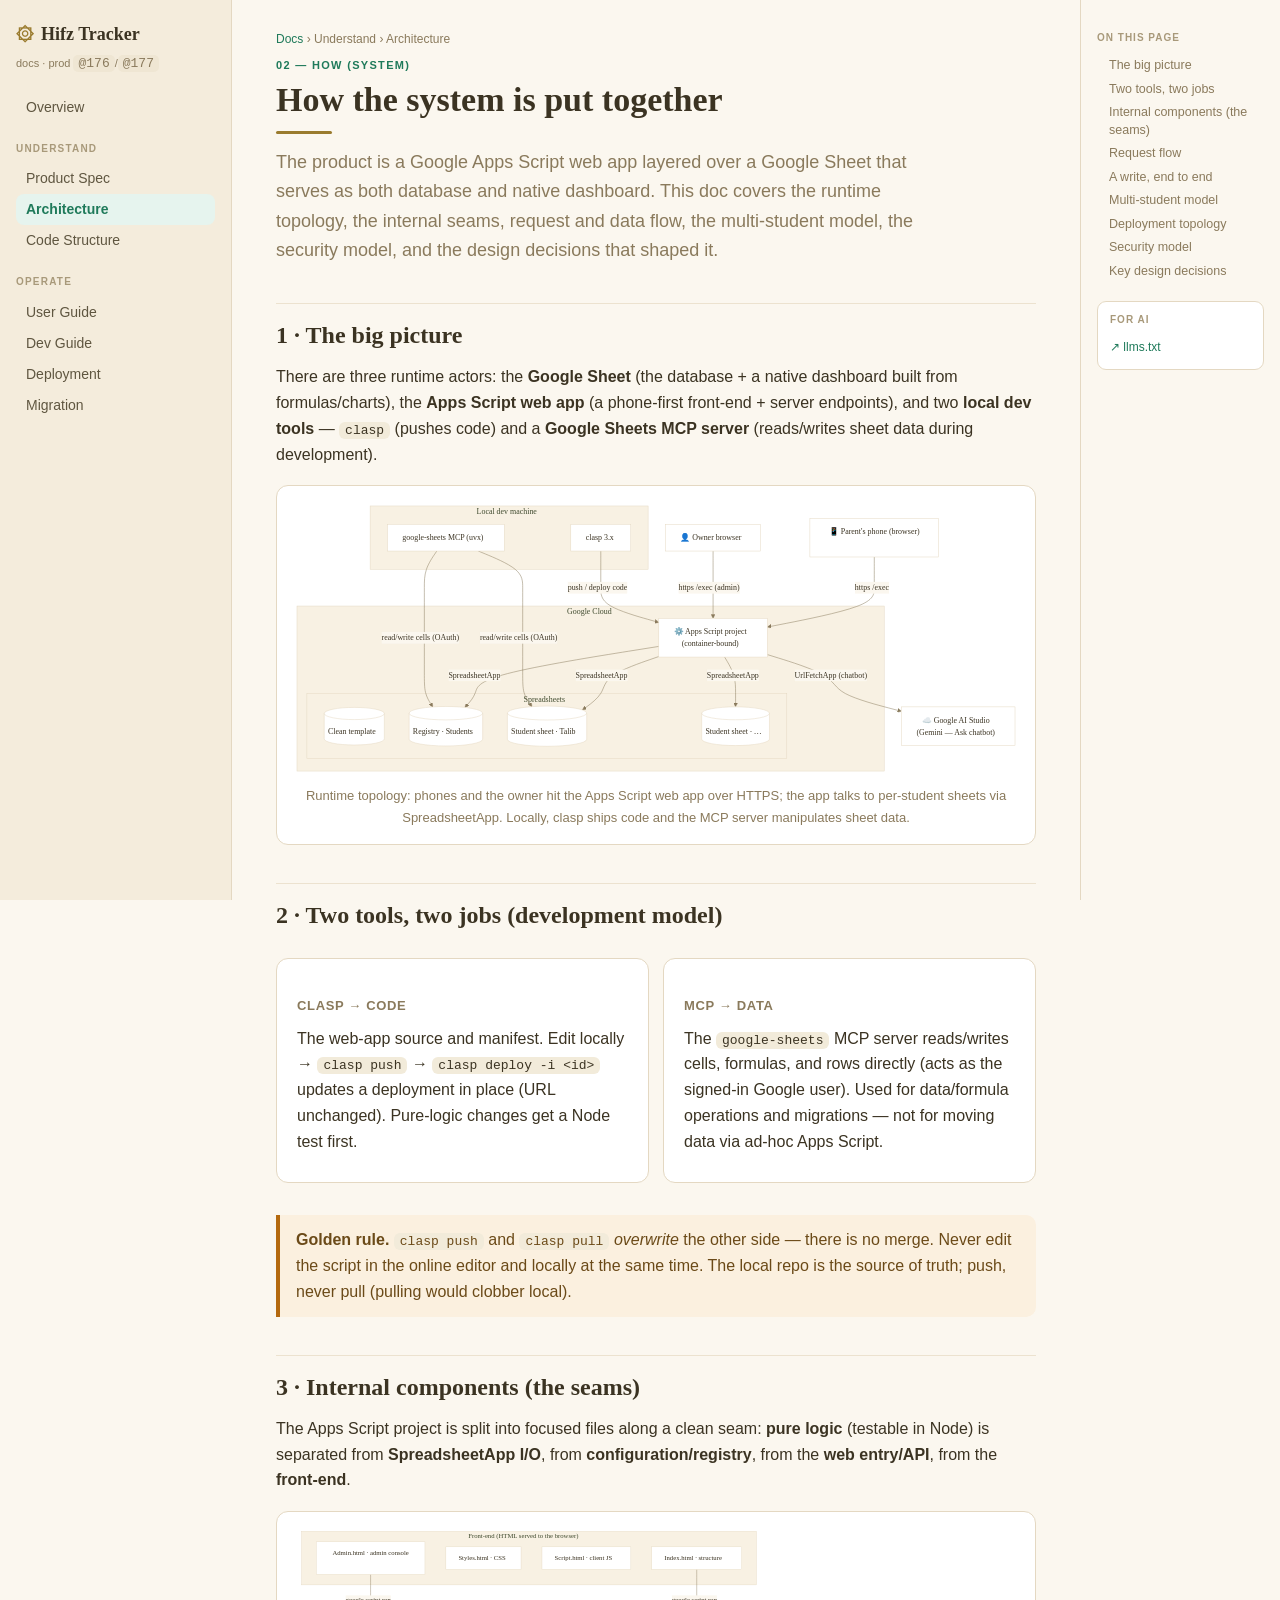
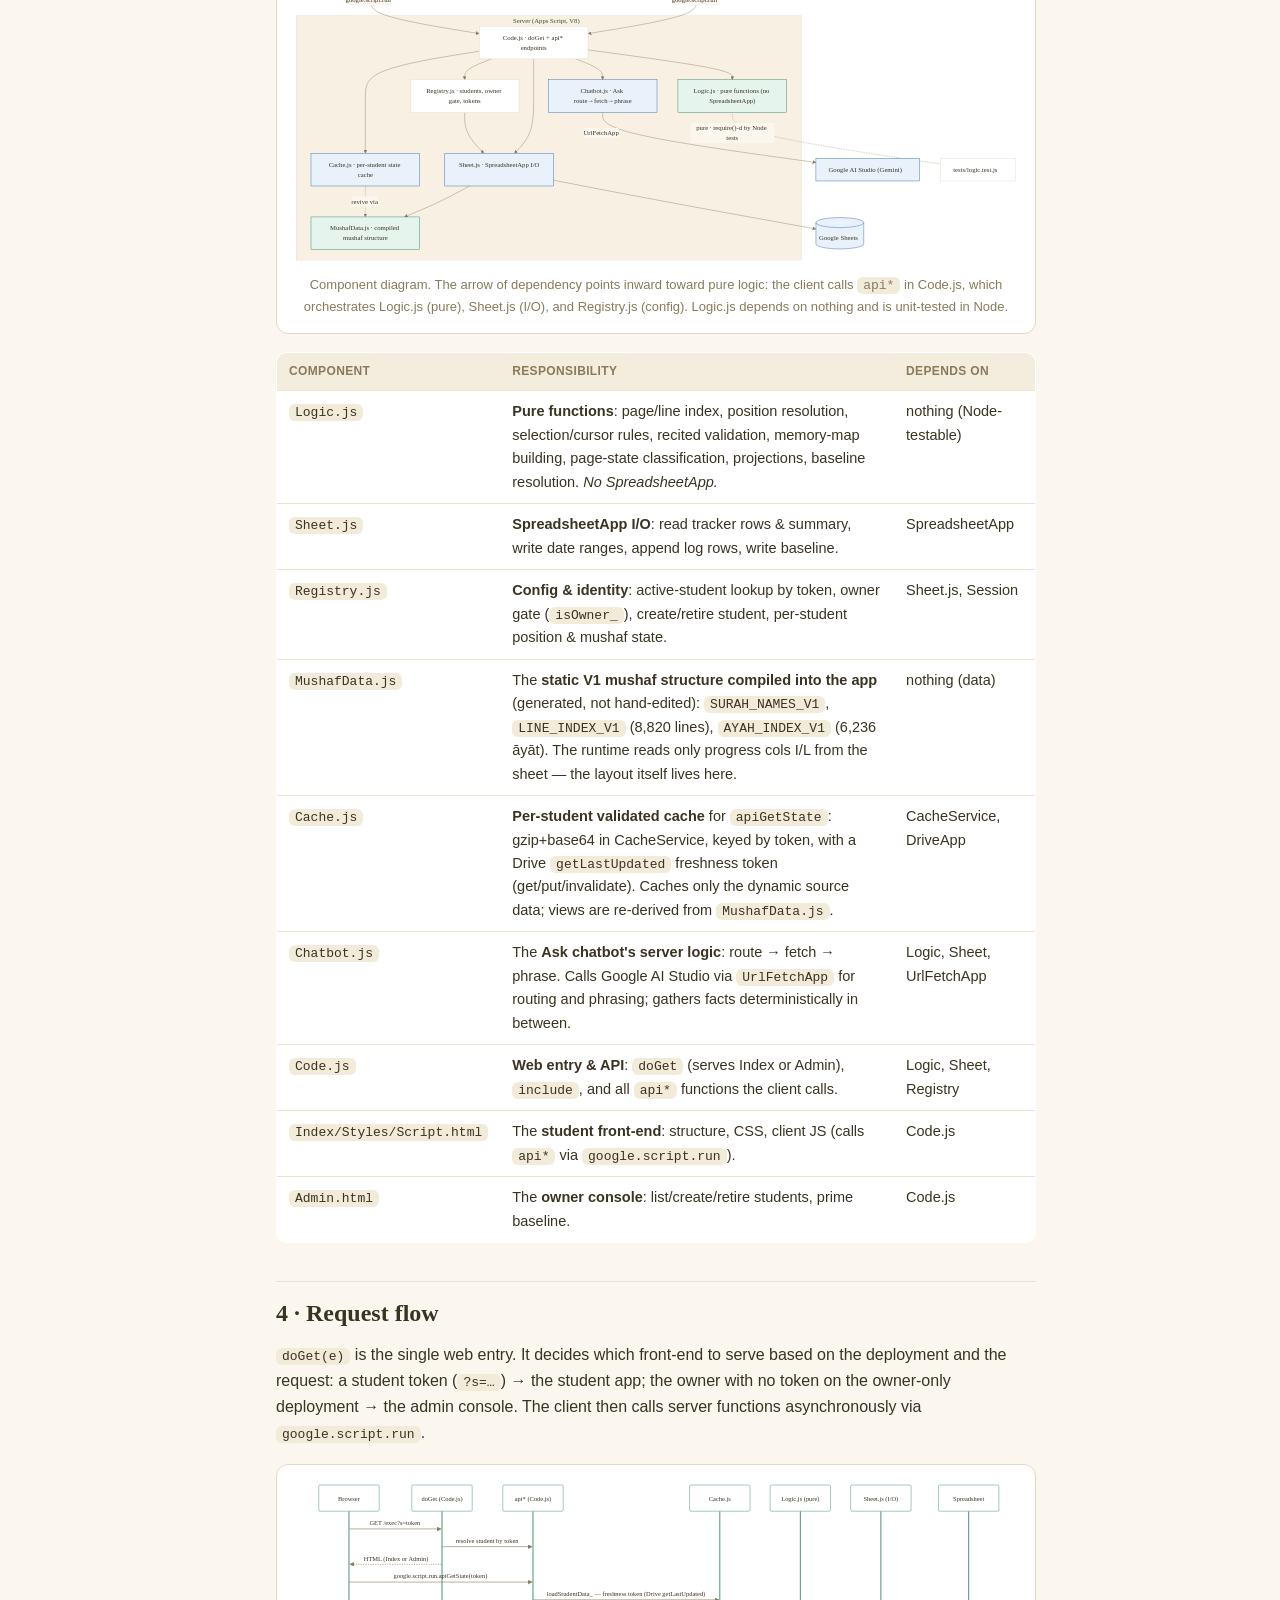
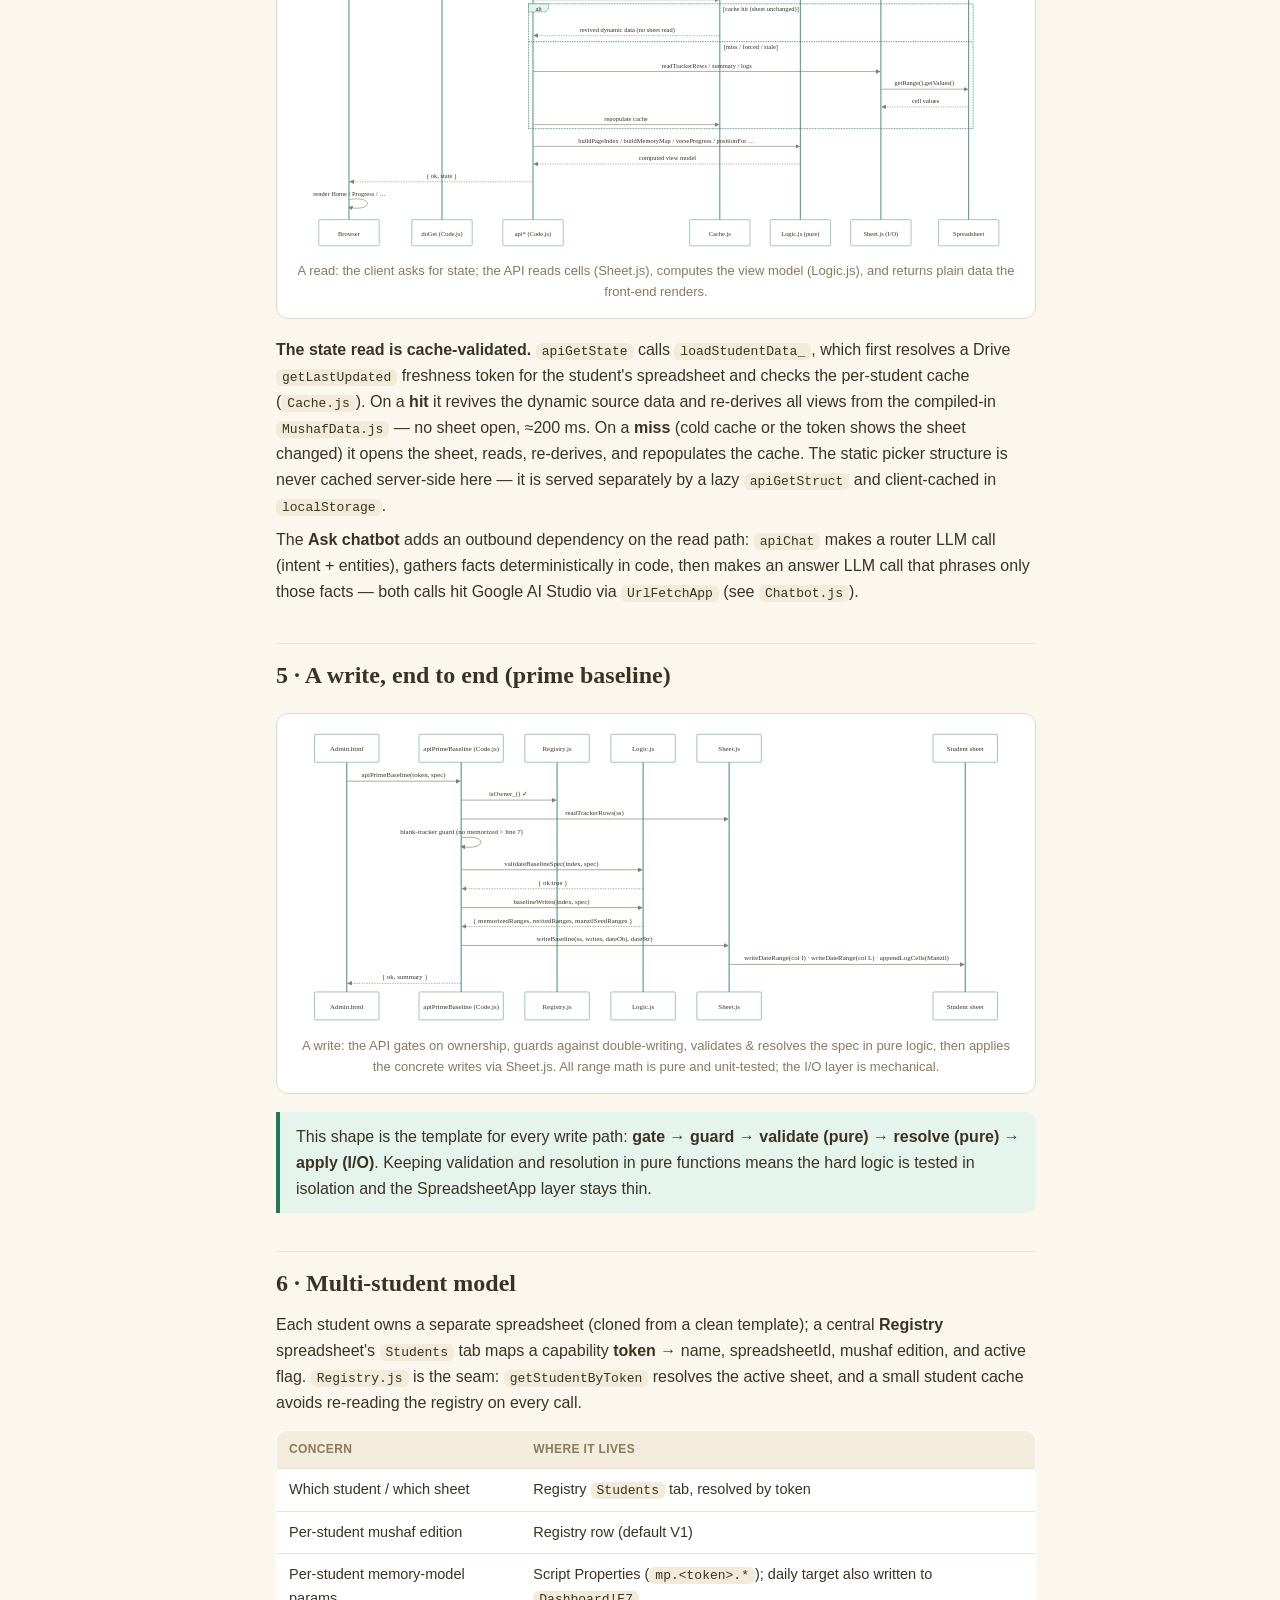
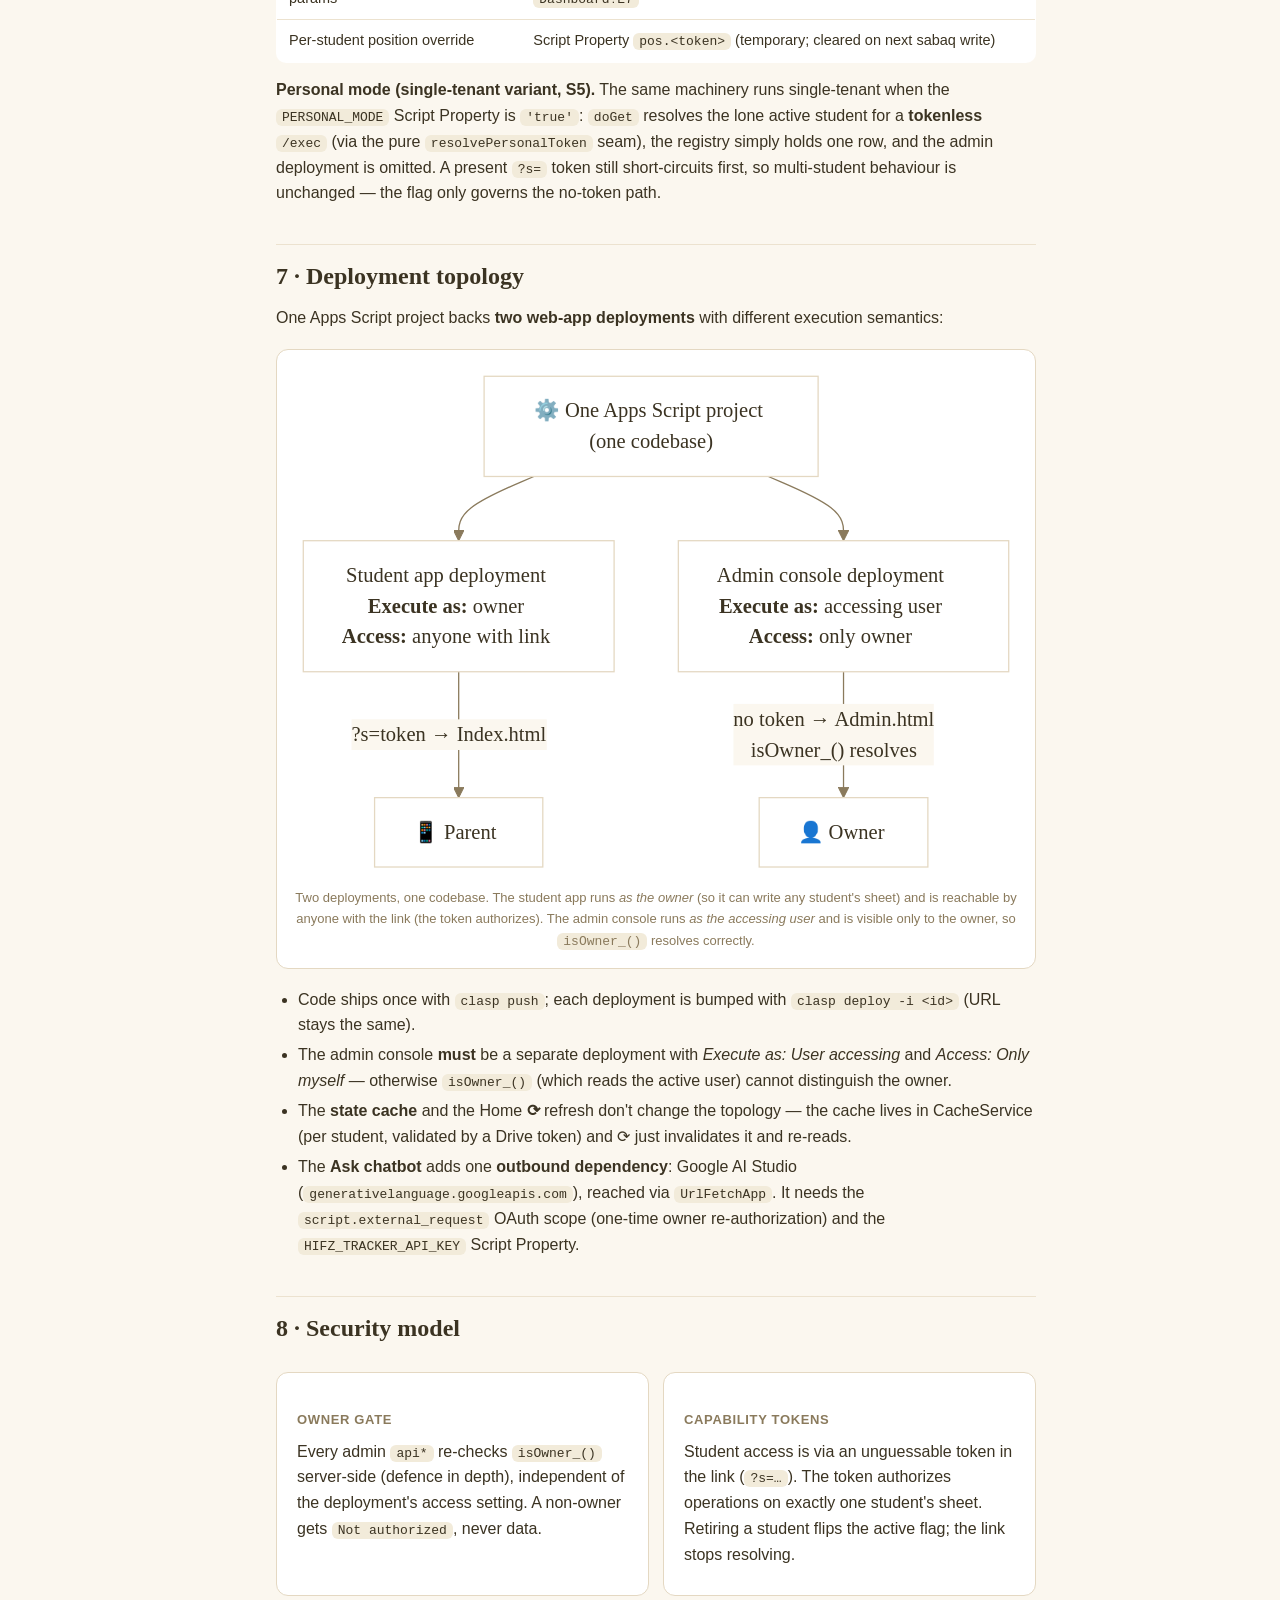
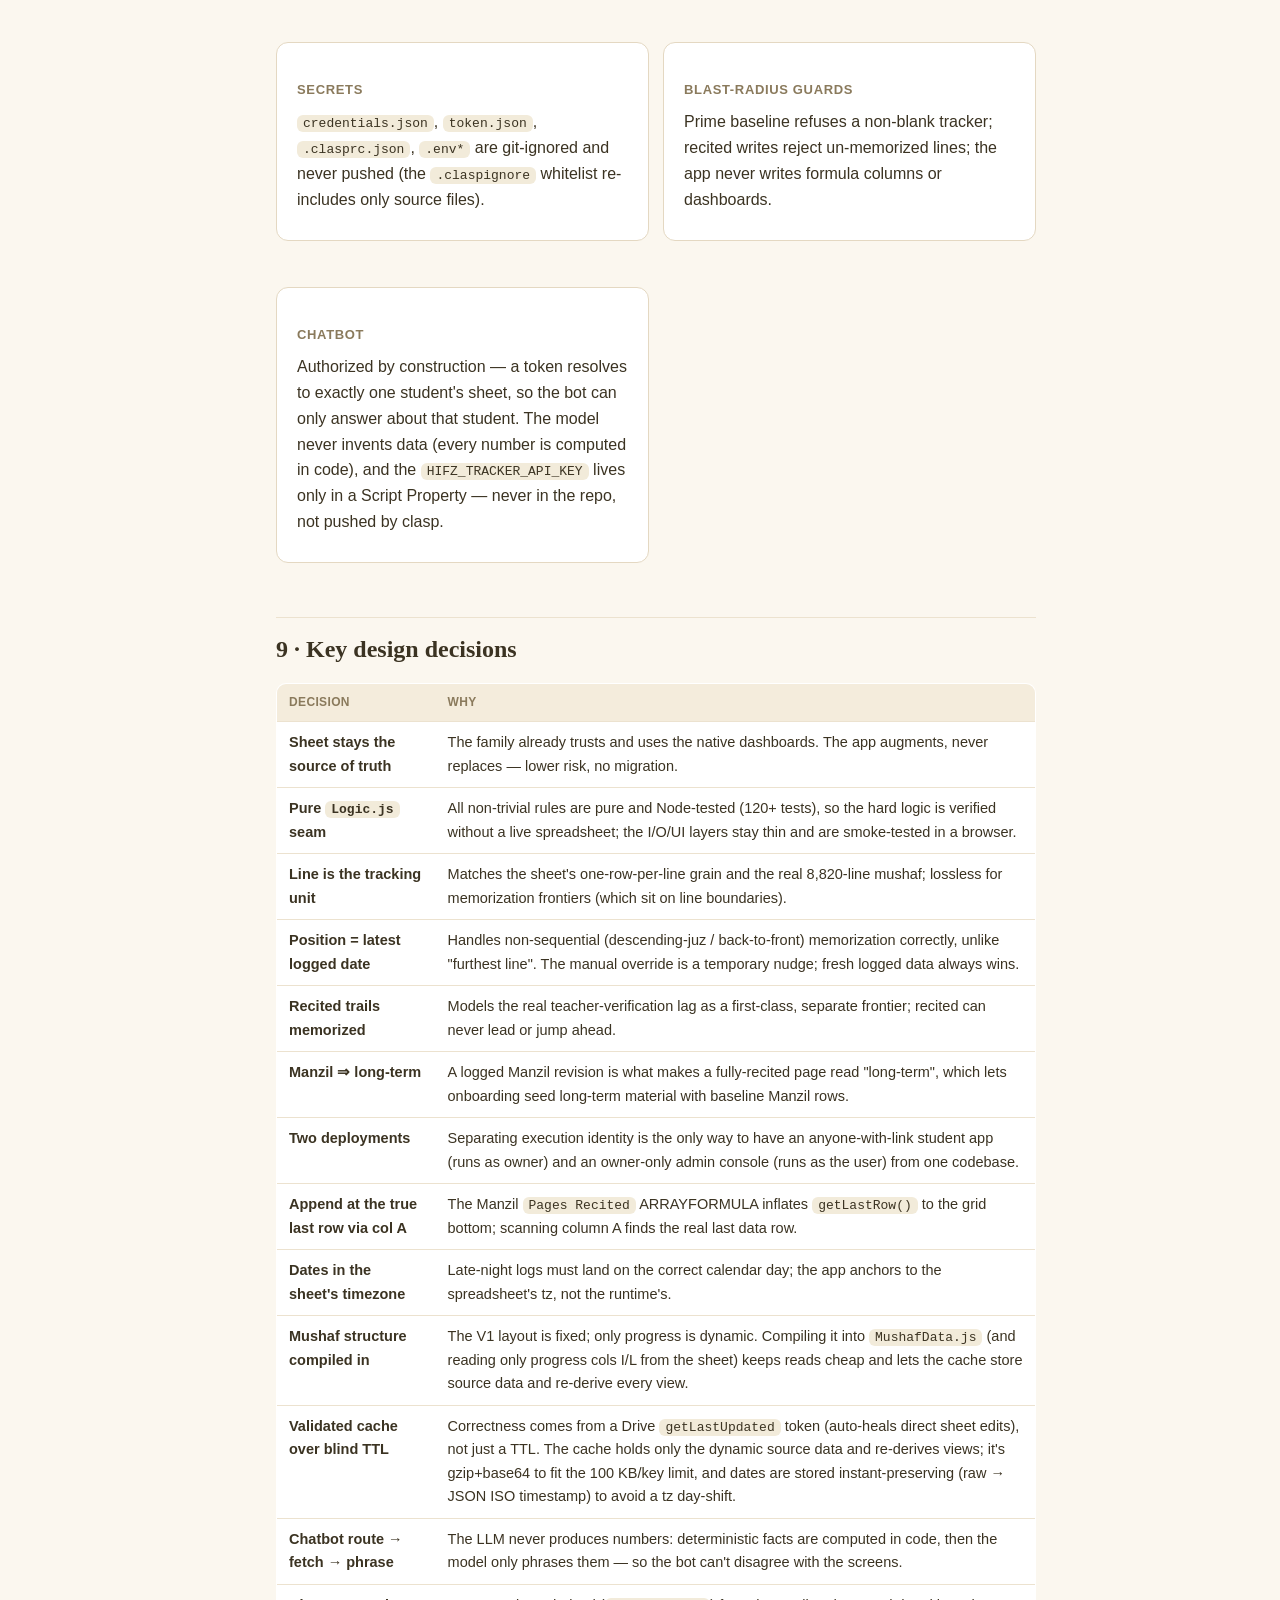
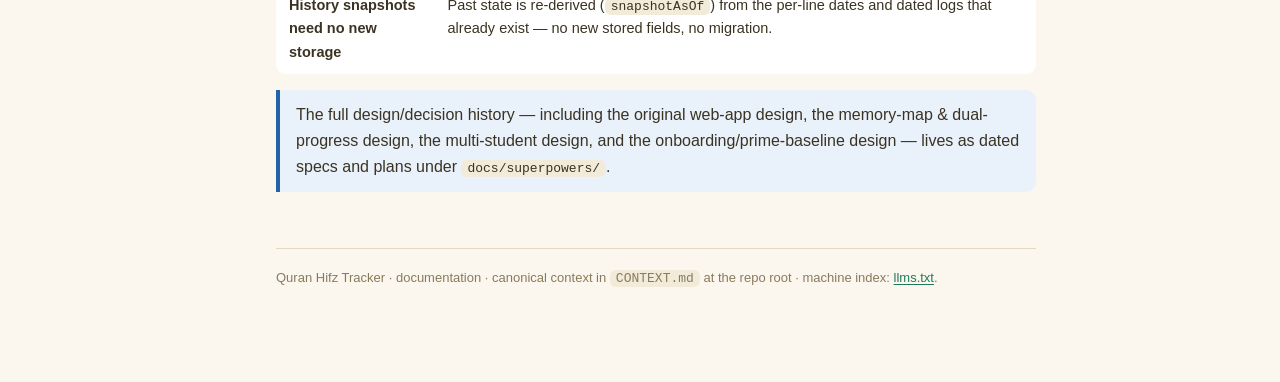
==== docs/architecture.html @ d0f48870 "docs: publish 571362e" ====
<!DOCTYPE html>
<html lang="en">
<head>
<meta charset="utf-8">
<meta name="viewport" content="width=device-width, initial-scale=1">
<title>Architecture &amp; Design — Quran Hifz Tracker</title>
<meta name="description" content="How the Hifz Tracker is built: sheet-as-database + Apps Script web app, the logic/IO/registry seams, request & data flow, the two-deployment topology, the Ask chatbot, security.">
<link rel="stylesheet" href="styles.css">
</head>
<body>
<a class="skip" href="#main">Skip to content</a>
<input type="checkbox" id="navtoggle" class="navtoggle">
<label class="hamburger" for="navtoggle">☰ &nbsp;Hifz Tracker docs</label>
<div class="shell">

  <nav class="sidenav" aria-label="Documentation sections">
    <a class="brand" href="index.html"><span class="mark">۞</span> Hifz Tracker</a>
    <div class="ver">docs · prod <code>@176</code>/<code>@177</code></div>
    <a class="nav" href="index.html">Overview</a>
    <div class="band">Understand</div>
    <a class="nav" href="product-spec.html">Product Spec</a>
    <a class="nav active" href="architecture.html">Architecture</a>
    <a class="nav" href="code-structure.html">Code Structure</a>
    <div class="band">Operate</div>
    <a class="nav" href="user-guide.html">User Guide</a>
    <a class="nav" href="dev-guide.html">Dev Guide</a>
    <a class="nav" href="deployment.html">Deployment</a>
    <a class="nav" href="migration.html">Migration</a>
  </nav>

  <main class="content" id="main"><div class="inner">
    <div class="crumb"><a href="index.html">Docs</a> › Understand › Architecture</div>
    <header class="pagehead">
      <div class="kick">02 — How (system)</div>
      <h1>How the system is put together</h1>
      <div class="flourish"></div>
      <p class="lead">The product is a Google Apps Script web app layered over a Google Sheet that serves as both
      database and native dashboard. This doc covers the runtime topology, the internal seams, request and data
      flow, the multi-student model, the security model, and the design decisions that shaped it.</p>
    </header>

  <h2 class="anchor" id="bigpicture">1 · The big picture</h2>
  <p>There are three runtime actors: the <b>Google Sheet</b> (the database + a native dashboard built from
  formulas/charts), the <b>Apps Script web app</b> (a phone-first front-end + server endpoints), and two
  <b>local dev tools</b> — <code>clasp</code> (pushes code) and a <b>Google Sheets MCP server</b> (reads/writes
  sheet data during development).</p>
  <div class="figure">
    <!--mmd:architecture-1--><div class="mmd"><svg id="mmd-architecture-1" width="100%" xmlns="http://www.w3.org/2000/svg" xmlns:xlink="http://www.w3.org/1999/xlink" class="flowchart" style="max-width: 1465.34px; background-color: transparent;;max-width:100%;height:auto" viewBox="0 0 1465.34375 551.1124267578125" role="graphics-document document" aria-roledescription="flowchart-v2"><style>#mmd-architecture-1{font-family:Georgia,"Times New Roman",serif;font-size:16px;fill:#3b3322;}@keyframes edge-animation-frame{from{stroke-dashoffset:0;}}@keyframes dash{to{stroke-dashoffset:0;}}#mmd-architecture-1 .edge-animation-slow{stroke-dasharray:9,5!important;stroke-dashoffset:900;animation:dash 50s linear infinite;stroke-linecap:round;}#mmd-architecture-1 .edge-animation-fast{stroke-dasharray:9,5!important;stroke-dashoffset:900;animation:dash 20s linear infinite;stroke-linecap:round;}#mmd-architecture-1 .error-icon{fill:#f4ecdc;}#mmd-architecture-1 .error-text{fill:#0b1323;stroke:#0b1323;}#mmd-architecture-1 .edge-thickness-normal{stroke-width:1px;}#mmd-architecture-1 .edge-thickness-thick{stroke-width:3.5px;}#mmd-architecture-1 .edge-pattern-solid{stroke-dasharray:0;}#mmd-architecture-1 .edge-thickness-invisible{stroke-width:0;fill:none;}#mmd-architecture-1 .edge-pattern-dashed{stroke-dasharray:3;}#mmd-architecture-1 .edge-pattern-dotted{stroke-dasharray:2;}#mmd-architecture-1 .marker{fill:#8a7a5c;stroke:#8a7a5c;}#mmd-architecture-1 .marker.cross{stroke:#8a7a5c;}#mmd-architecture-1 svg{font-family:Georgia,"Times New Roman",serif;font-size:16px;}#mmd-architecture-1 p{margin:0;}#mmd-architecture-1 .label{font-family:Georgia,"Times New Roman",serif;color:#3b3322;}#mmd-architecture-1 .cluster-label text{fill:#3f4a2e;}#mmd-architecture-1 .cluster-label span{color:#3f4a2e;}#mmd-architecture-1 .cluster-label span p{background-color:transparent;}#mmd-architecture-1 .label text,#mmd-architecture-1 span{fill:#3b3322;color:#3b3322;}#mmd-architecture-1 .node rect,#mmd-architecture-1 .node circle,#mmd-architecture-1 .node ellipse,#mmd-architecture-1 .node polygon,#mmd-architecture-1 .node path{fill:#ffffff;stroke:#e4d8c2;stroke-width:1px;}#mmd-architecture-1 .rough-node .label text,#mmd-architecture-1 .node .label text,#mmd-architecture-1 .image-shape .label,#mmd-architecture-1 .icon-shape .label{text-anchor:middle;}#mmd-architecture-1 .node .katex path{fill:#000;stroke:#000;stroke-width:1px;}#mmd-architecture-1 .rough-node .label,#mmd-architecture-1 .node .label,#mmd-architecture-1 .image-shape .label,#mmd-architecture-1 .icon-shape .label{text-align:center;}#mmd-architecture-1 .node.clickable{cursor:pointer;}#mmd-architecture-1 .root .anchor path{fill:#8a7a5c!important;stroke-width:0;stroke:#8a7a5c;}#mmd-architecture-1 .arrowheadPath{fill:rgba(255, 255, 255, 0);}#mmd-architecture-1 .edgePath .path{stroke:#8a7a5c;stroke-width:1px;}#mmd-architecture-1 .flowchart-link{stroke:#8a7a5c;fill:none;}#mmd-architecture-1 .edgeLabel{background-color:#fbf7ef;text-align:center;}#mmd-architecture-1 .edgeLabel p{background-color:#fbf7ef;}#mmd-architecture-1 .edgeLabel rect{opacity:0.5;background-color:#fbf7ef;fill:#fbf7ef;}#mmd-architecture-1 .labelBkg{background-color:rgba(251, 247, 239, 0.5);}#mmd-architecture-1 .cluster rect{fill:#f8f1e3;stroke:#e4d8c2;stroke-width:1px;}#mmd-architecture-1 .cluster text{fill:#3f4a2e;}#mmd-architecture-1 .cluster span{color:#3f4a2e;}#mmd-architecture-1 div.mermaidTooltip{position:absolute;text-align:center;max-width:200px;padding:2px;font-family:Georgia,"Times New Roman",serif;font-size:12px;background:#f4ecdc;border:1px solid hsl(40, 12.1739130435%, 80.9803921569%);border-radius:2px;pointer-events:none;z-index:100;}#mmd-architecture-1 .flowchartTitleText{text-anchor:middle;font-size:18px;fill:#3b3322;}#mmd-architecture-1 rect.text{fill:none;stroke-width:0;}#mmd-architecture-1 .icon-shape,#mmd-architecture-1 .image-shape{background-color:#fbf7ef;text-align:center;}#mmd-architecture-1 .icon-shape p,#mmd-architecture-1 .image-shape p{background-color:#fbf7ef;padding:2px;}#mmd-architecture-1 .icon-shape .label rect,#mmd-architecture-1 .image-shape .label rect{opacity:0.5;background-color:#fbf7ef;fill:#fbf7ef;}#mmd-architecture-1 .label-icon{display:inline-block;height:1em;overflow:visible;vertical-align:-0.125em;}#mmd-architecture-1 .node .label-icon path{fill:currentColor;stroke:revert;stroke-width:revert;}#mmd-architecture-1 .node .neo-node{stroke:#e4d8c2;}#mmd-architecture-1 [data-look="neo"].node rect,#mmd-architecture-1 [data-look="neo"].cluster rect,#mmd-architecture-1 [data-look="neo"].node polygon{stroke:url(#mmd-architecture-1-gradient);filter:drop-shadow( 1px 2px 2px rgba(185,185,185,1));}#mmd-architecture-1 [data-look="neo"].node path{stroke:url(#mmd-architecture-1-gradient);stroke-width:1px;}#mmd-architecture-1 [data-look="neo"].node .outer-path{filter:drop-shadow( 1px 2px 2px rgba(185,185,185,1));}#mmd-architecture-1 [data-look="neo"].node .neo-line path{stroke:#e4d8c2;filter:none;}#mmd-architecture-1 [data-look="neo"].node circle{stroke:url(#mmd-architecture-1-gradient);filter:drop-shadow( 1px 2px 2px rgba(185,185,185,1));}#mmd-architecture-1 [data-look="neo"].node circle .state-start{fill:#000000;}#mmd-architecture-1 [data-look="neo"].icon-shape .icon{fill:url(#mmd-architecture-1-gradient);filter:drop-shadow( 1px 2px 2px rgba(185,185,185,1));}#mmd-architecture-1 [data-look="neo"].icon-shape .icon-neo path{stroke:url(#mmd-architecture-1-gradient);filter:drop-shadow( 1px 2px 2px rgba(185,185,185,1));}#mmd-architecture-1 :root{--mermaid-font-family:"trebuchet ms",verdana,arial,sans-serif;}</style><g><marker id="mmd-architecture-1_flowchart-v2-pointEnd" class="marker flowchart-v2" viewBox="0 0 10 10" refX="5" refY="5" markerUnits="userSpaceOnUse" markerWidth="8" markerHeight="8" orient="auto"><path d="M 0 0 L 10 5 L 0 10 z" class="arrowMarkerPath" style="stroke-width: 1; stroke-dasharray: 1, 0;"/></marker><marker id="mmd-architecture-1_flowchart-v2-pointStart" class="marker flowchart-v2" viewBox="0 0 10 10" refX="4.5" refY="5" markerUnits="userSpaceOnUse" markerWidth="8" markerHeight="8" orient="auto"><path d="M 0 5 L 10 10 L 10 0 z" class="arrowMarkerPath" style="stroke-width: 1; stroke-dasharray: 1, 0;"/></marker><marker id="mmd-architecture-1_flowchart-v2-pointEnd-margin" class="marker flowchart-v2" viewBox="0 0 11.5 14" refX="11.5" refY="7" markerUnits="userSpaceOnUse" markerWidth="10.5" markerHeight="14" orient="auto"><path d="M 0 0 L 11.5 7 L 0 14 z" class="arrowMarkerPath" style="stroke-width: 0; stroke-dasharray: 1, 0;"/></marker><marker id="mmd-architecture-1_flowchart-v2-pointStart-margin" class="marker flowchart-v2" viewBox="0 0 11.5 14" refX="1" refY="7" markerUnits="userSpaceOnUse" markerWidth="11.5" markerHeight="14" orient="auto"><polygon points="0,7 11.5,14 11.5,0" class="arrowMarkerPath" style="stroke-width: 0; stroke-dasharray: 1, 0;"/></marker><marker id="mmd-architecture-1_flowchart-v2-circleEnd" class="marker flowchart-v2" viewBox="0 0 10 10" refX="11" refY="5" markerUnits="userSpaceOnUse" markerWidth="11" markerHeight="11" orient="auto"><circle cx="5" cy="5" r="5" class="arrowMarkerPath" style="stroke-width: 1; stroke-dasharray: 1, 0;"/></marker><marker id="mmd-architecture-1_flowchart-v2-circleStart" class="marker flowchart-v2" viewBox="0 0 10 10" refX="-1" refY="5" markerUnits="userSpaceOnUse" markerWidth="11" markerHeight="11" orient="auto"><circle cx="5" cy="5" r="5" class="arrowMarkerPath" style="stroke-width: 1; stroke-dasharray: 1, 0;"/></marker><marker id="mmd-architecture-1_flowchart-v2-circleEnd-margin" class="marker flowchart-v2" viewBox="0 0 10 10" refY="5" refX="12.25" markerUnits="userSpaceOnUse" markerWidth="14" markerHeight="14" orient="auto"><circle cx="5" cy="5" r="5" class="arrowMarkerPath" style="stroke-width: 0; stroke-dasharray: 1, 0;"/></marker><marker id="mmd-architecture-1_flowchart-v2-circleStart-margin" class="marker flowchart-v2" viewBox="0 0 10 10" refX="-2" refY="5" markerUnits="userSpaceOnUse" markerWidth="14" markerHeight="14" orient="auto"><circle cx="5" cy="5" r="5" class="arrowMarkerPath" style="stroke-width: 0; stroke-dasharray: 1, 0;"/></marker><marker id="mmd-architecture-1_flowchart-v2-crossEnd" class="marker cross flowchart-v2" viewBox="0 0 11 11" refX="12" refY="5.2" markerUnits="userSpaceOnUse" markerWidth="11" markerHeight="11" orient="auto"><path d="M 1,1 l 9,9 M 10,1 l -9,9" class="arrowMarkerPath" style="stroke-width: 2; stroke-dasharray: 1, 0;"/></marker><marker id="mmd-architecture-1_flowchart-v2-crossStart" class="marker cross flowchart-v2" viewBox="0 0 11 11" refX="-1" refY="5.2" markerUnits="userSpaceOnUse" markerWidth="11" markerHeight="11" orient="auto"><path d="M 1,1 l 9,9 M 10,1 l -9,9" class="arrowMarkerPath" style="stroke-width: 2; stroke-dasharray: 1, 0;"/></marker><marker id="mmd-architecture-1_flowchart-v2-crossEnd-margin" class="marker cross flowchart-v2" viewBox="0 0 15 15" refX="17.7" refY="7.5" markerUnits="userSpaceOnUse" markerWidth="12" markerHeight="12" orient="auto"><path d="M 1,1 L 14,14 M 1,14 L 14,1" class="arrowMarkerPath" style="stroke-width: 2.5;"/></marker><marker id="mmd-architecture-1_flowchart-v2-crossStart-margin" class="marker cross flowchart-v2" viewBox="0 0 15 15" refX="-3.5" refY="7.5" markerUnits="userSpaceOnUse" markerWidth="12" markerHeight="12" orient="auto"><path d="M 1,1 L 14,14 M 1,14 L 14,1" class="arrowMarkerPath" style="stroke-width: 2.5; stroke-dasharray: 1, 0;"/></marker><g class="root"><g class="clusters"><g class="cluster" id="mmd-architecture-1-Dev" data-look="classic"><rect style="" x="155.6484375" y="8" width="561.08984375" height="128"/><g class="cluster-label" transform="translate(370.498046875, 8)"><foreignObject width="131.390625" height="24"><div xmlns="http://www.w3.org/1999/xhtml" style="display: table-cell; white-space: nowrap; line-height: 1.5;"><span class="nodeLabel"><p>Local dev machine</p></span></div></foreignObject></g></g><g class="cluster" id="mmd-architecture-1-Cloud" data-look="classic"><rect style="" x="8" y="210" width="1185.296875" height="333.11246490478516"/><g class="cluster-label" transform="translate(553.125, 210)"><foreignObject width="95.046875" height="24"><div xmlns="http://www.w3.org/1999/xhtml" style="display: table-cell; white-space: nowrap; line-height: 1.5;"><span class="nodeLabel"><p>Google Cloud</p></span></div></foreignObject></g></g><g class="cluster" id="mmd-architecture-1-Sheets" data-look="classic"><rect style="" x="28" y="387" width="968.68359375" height="131.11246490478516"/><g class="cluster-label" transform="translate(465.443359375, 387)"><foreignObject width="93.796875" height="24"><div xmlns="http://www.w3.org/1999/xhtml" style="display: table-cell; white-space: nowrap; line-height: 1.5;"><span class="nodeLabel"><p>Spreadsheets</p></span></div></foreignObject></g></g></g><g class="edgePaths"><path d="M738.309,311.92L719.967,318.267C701.626,324.614,664.944,337.307,646.603,349.82C628.262,362.333,628.262,374.667,621.456,385.888C614.651,397.11,601.039,407.219,594.234,412.274L587.428,417.329" id="mmd-architecture-1-L_GAS_S1_0" class="edge-thickness-normal edge-pattern-solid edge-thickness-normal edge-pattern-solid flowchart-link" style=";" data-edge="true" data-et="edge" data-id="L_GAS_S1_0" data-points="W3sieCI6NzM4LjMwODU5Mzc1LCJ5IjozMTEuOTIwMjUwNDE3OTU2MX0seyJ4Ijo2MjguMjYxNzE4NzUsInkiOjM1MH0seyJ4Ijo2MjguMjYxNzE4NzUsInkiOjM4N30seyJ4Ijo1ODQuMjE3MDUzMDM3Mjk1MywieSI6NDE5LjcxNDA5MzQ1MTk3NjU3fV0=" data-look="classic" marker-end="url(#mmd-architecture-1_flowchart-v2-pointEnd)"/><path d="M871.191,313L874.875,319.167C878.558,325.333,885.926,337.667,889.609,350C893.293,362.333,893.293,374.667,893.293,384.577C893.293,394.487,893.293,401.975,893.293,405.719L893.293,409.462" id="mmd-architecture-1-L_GAS_S2_0" class="edge-thickness-normal edge-pattern-solid edge-thickness-normal edge-pattern-solid flowchart-link" style=";" data-edge="true" data-et="edge" data-id="L_GAS_S2_0" data-points="W3sieCI6ODcxLjE5MTA5Nzg2MTg0MjEsInkiOjMxM30seyJ4Ijo4OTMuMjkyOTY4NzUsInkiOjM1MH0seyJ4Ijo4OTMuMjkyOTY4NzUsInkiOjM4N30seyJ4Ijo4OTMuMjkyOTY4NzUsInkiOjQxMy40NjI0MDYxNTg0NDcyN31d" data-look="classic" marker-end="url(#mmd-architecture-1_flowchart-v2-pointEnd)"/><path d="M738.309,291.489L677.204,301.241C616.1,310.993,493.892,330.496,432.788,346.415C371.684,362.333,371.684,374.667,368.002,384.947C364.321,395.226,356.959,403.453,353.278,407.566L349.597,411.679" id="mmd-architecture-1-L_GAS_REG_0" class="edge-thickness-normal edge-pattern-solid edge-thickness-normal edge-pattern-solid flowchart-link" style=";" data-edge="true" data-et="edge" data-id="L_GAS_REG_0" data-points="W3sieCI6NzM4LjMwODU5Mzc1LCJ5IjoyOTEuNDg5MTY0MTM3NDc4NX0seyJ4IjozNzEuNjgzNTkzNzUsInkiOjM1MH0seyJ4IjozNzEuNjgzNTkzNzUsInkiOjM4N30seyJ4IjozNDYuOTI5MjE5NTcxNjQ3NiwieSI6NDE0LjY2MDE0MzQyNzI5MzJ9XQ==" data-look="classic" marker-end="url(#mmd-architecture-1_flowchart-v2-pointEnd)"/><path d="M957.48,307.995L980.049,314.995C1002.617,321.996,1047.754,335.998,1070.322,349.166C1092.891,362.333,1092.891,374.667,1114.813,386.584C1136.736,398.501,1180.582,410.001,1202.505,415.752L1224.428,421.502" id="mmd-architecture-1-L_GAS_AISTUDIO_0" class="edge-thickness-normal edge-pattern-solid edge-thickness-normal edge-pattern-solid flowchart-link" style=";" data-edge="true" data-et="edge" data-id="L_GAS_AISTUDIO_0" data-points="W3sieCI6OTU3LjQ4MDQ2ODc1LCJ5IjozMDcuOTk0NTQ3MTA2OTM3MjZ9LHsieCI6MTA5Mi44OTA2MjUsInkiOjM1MH0seyJ4IjoxMDkyLjg5MDYyNSwieSI6Mzg3fSx7IngiOjEyMjguMjk2ODc1LCJ5Ijo0MjIuNTE2ODgzNTI1NTE4Njd9XQ==" data-look="classic" marker-end="url(#mmd-architecture-1_flowchart-v2-pointEnd)"/><path d="M1173.297,111L1173.297,115.167C1173.297,119.333,1173.297,127.667,1173.297,138C1173.297,148.333,1173.297,160.667,1173.297,173C1173.297,185.333,1173.297,197.667,1137.982,210.779C1102.666,223.892,1032.036,237.783,996.721,244.729L961.405,251.675" id="mmd-architecture-1-L_PHONE_GAS_0" class="edge-thickness-normal edge-pattern-solid edge-thickness-normal edge-pattern-solid flowchart-link" style=";" data-edge="true" data-et="edge" data-id="L_PHONE_GAS_0" data-points="W3sieCI6MTE3My4yOTY4NzUsInkiOjExMX0seyJ4IjoxMTczLjI5Njg3NSwieSI6MTM2fSx7IngiOjExNzMuMjk2ODc1LCJ5IjoxNzN9LHsieCI6MTE3My4yOTY4NzUsInkiOjIxMH0seyJ4Ijo5NTcuNDgwNDY4NzUsInkiOjI1Mi40NDY2ODI1OTI0NjM2NX1d" data-look="classic" marker-end="url(#mmd-architecture-1_flowchart-v2-pointEnd)"/><path d="M847.895,99L847.895,105.167C847.895,111.333,847.895,123.667,847.895,136C847.895,148.333,847.895,160.667,847.895,173C847.895,185.333,847.895,197.667,847.895,207.333C847.895,217,847.895,224,847.895,227.5L847.895,231" id="mmd-architecture-1-L_OWNER_GAS_0" class="edge-thickness-normal edge-pattern-solid edge-thickness-normal edge-pattern-solid flowchart-link" style=";" data-edge="true" data-et="edge" data-id="L_OWNER_GAS_0" data-points="W3sieCI6ODQ3Ljg5NDUzMTI1LCJ5Ijo5OX0seyJ4Ijo4NDcuODk0NTMxMjUsInkiOjEzNn0seyJ4Ijo4NDcuODk0NTMxMjUsInkiOjE3M30seyJ4Ijo4NDcuODk0NTMxMjUsInkiOjIxMH0seyJ4Ijo4NDcuODk0NTMxMjUsInkiOjIzNX1d" data-look="classic" marker-end="url(#mmd-architecture-1_flowchart-v2-pointEnd)"/><path d="M621.215,99L621.215,105.167C621.215,111.333,621.215,123.667,621.215,136C621.215,148.333,621.215,160.667,621.215,173C621.215,185.333,621.215,197.667,640.089,209.162C658.963,220.658,696.711,231.315,715.585,236.644L734.459,241.973" id="mmd-architecture-1-L_CLASP_GAS_0" class="edge-thickness-normal edge-pattern-solid edge-thickness-normal edge-pattern-solid flowchart-link" style=";" data-edge="true" data-et="edge" data-id="L_CLASP_GAS_0" data-points="[base64]" data-look="classic" marker-end="url(#mmd-architecture-1_flowchart-v2-pointEnd)"/><path d="M373.961,99L388.901,105.167C403.841,111.333,433.721,123.667,448.661,136C463.602,148.333,463.602,160.667,463.602,173C463.602,185.333,463.602,197.667,463.602,214.5C463.602,231.333,463.602,252.667,463.602,276C463.602,299.333,463.602,324.667,463.602,343.5C463.602,362.333,463.602,374.667,466.337,384.634C469.072,394.602,474.543,402.204,477.279,406.005L480.014,409.807" id="mmd-architecture-1-L_MCP_S1_0" class="edge-thickness-normal edge-pattern-solid edge-thickness-normal edge-pattern-solid flowchart-link" style=";" data-edge="true" data-et="edge" data-id="L_MCP_S1_0" data-points="[base64]" data-look="classic" marker-end="url(#mmd-architecture-1_flowchart-v2-pointEnd)"/><path d="M290.212,99L286.024,105.167C281.837,111.333,273.461,123.667,269.274,136C265.086,148.333,265.086,160.667,265.086,173C265.086,185.333,265.086,197.667,265.086,214.5C265.086,231.333,265.086,252.667,265.086,276C265.086,299.333,265.086,324.667,265.086,343.5C265.086,362.333,265.086,374.667,267.566,384.704C270.047,394.742,275.007,402.483,277.488,406.354L279.968,410.225" id="mmd-architecture-1-L_MCP_REG_0" class="edge-thickness-normal edge-pattern-solid edge-thickness-normal edge-pattern-solid flowchart-link" style=";" data-edge="true" data-et="edge" data-id="L_MCP_REG_0" data-points="[base64]" data-look="classic" marker-end="url(#mmd-architecture-1_flowchart-v2-pointEnd)"/></g><g class="edgeLabels"><g class="edgeLabel" transform="translate(628.26171875, 350)"><g class="label" data-id="L_GAS_S1_0" transform="translate(-57.9453125, -12)"><foreignObject width="115.890625" height="24"><div xmlns="http://www.w3.org/1999/xhtml" class="labelBkg" style="display: table-cell; white-space: nowrap; line-height: 1.5; max-width: 200px; text-align: center;"><span class="edgeLabel"><p>SpreadsheetApp</p></span></div></foreignObject></g></g><g class="edgeLabel" transform="translate(893.29296875, 350)"><g class="label" data-id="L_GAS_S2_0" transform="translate(-57.9453125, -12)"><foreignObject width="115.890625" height="24"><div xmlns="http://www.w3.org/1999/xhtml" class="labelBkg" style="display: table-cell; white-space: nowrap; line-height: 1.5; max-width: 200px; text-align: center;"><span class="edgeLabel"><p>SpreadsheetApp</p></span></div></foreignObject></g></g><g class="edgeLabel" transform="translate(371.68359375, 350)"><g class="label" data-id="L_GAS_REG_0" transform="translate(-57.9453125, -12)"><foreignObject width="115.890625" height="24"><div xmlns="http://www.w3.org/1999/xhtml" class="labelBkg" style="display: table-cell; white-space: nowrap; line-height: 1.5; max-width: 200px; text-align: center;"><span class="edgeLabel"><p>SpreadsheetApp</p></span></div></foreignObject></g></g><g class="edgeLabel" transform="translate(1092.890625, 350)"><g class="label" data-id="L_GAS_AISTUDIO_0" transform="translate(-80.40625, -12)"><foreignObject width="160.8125" height="24"><div xmlns="http://www.w3.org/1999/xhtml" class="labelBkg" style="display: table-cell; white-space: nowrap; line-height: 1.5; max-width: 200px; text-align: center;"><span class="edgeLabel"><p>UrlFetchApp (chatbot)</p></span></div></foreignObject></g></g><g class="edgeLabel" transform="translate(1173.296875, 173)"><g class="label" data-id="L_PHONE_GAS_0" transform="translate(-39.296875, -12)"><foreignObject width="78.59375" height="24"><div xmlns="http://www.w3.org/1999/xhtml" class="labelBkg" style="display: table-cell; white-space: nowrap; line-height: 1.5; max-width: 200px; text-align: center;"><span class="edgeLabel"><p>https /exec</p></span></div></foreignObject></g></g><g class="edgeLabel" transform="translate(847.89453125, 173)"><g class="label" data-id="L_OWNER_GAS_0" transform="translate(-69.96875, -12)"><foreignObject width="139.9375" height="24"><div xmlns="http://www.w3.org/1999/xhtml" class="labelBkg" style="display: table-cell; white-space: nowrap; line-height: 1.5; max-width: 200px; text-align: center;"><span class="edgeLabel"><p>https /exec (admin)</p></span></div></foreignObject></g></g><g class="edgeLabel" transform="translate(621.21484375, 173)"><g class="label" data-id="L_CLASP_GAS_0" transform="translate(-66.8046875, -12)"><foreignObject width="133.609375" height="24"><div xmlns="http://www.w3.org/1999/xhtml" class="labelBkg" style="display: table-cell; white-space: nowrap; line-height: 1.5; max-width: 200px; text-align: center;"><span class="edgeLabel"><p>push / deploy code</p></span></div></foreignObject></g></g><g class="edgeLabel" transform="translate(463.6015625, 274)"><g class="label" data-id="L_MCP_S1_0" transform="translate(-86.40625, -12)"><foreignObject width="172.8125" height="24"><div xmlns="http://www.w3.org/1999/xhtml" class="labelBkg" style="display: table-cell; white-space: nowrap; line-height: 1.5; max-width: 200px; text-align: center;"><span class="edgeLabel"><p>read/write cells (OAuth)</p></span></div></foreignObject></g></g><g class="edgeLabel" transform="translate(265.0859375, 274)"><g class="label" data-id="L_MCP_REG_0" transform="translate(-86.40625, -12)"><foreignObject width="172.8125" height="24"><div xmlns="http://www.w3.org/1999/xhtml" class="labelBkg" style="display: table-cell; white-space: nowrap; line-height: 1.5; max-width: 200px; text-align: center;"><span class="edgeLabel"><p>read/write cells (OAuth)</p></span></div></foreignObject></g></g></g><g class="nodes"><g class="node default" id="mmd-architecture-1-flowchart-GAS-0" data-look="classic" transform="translate(847.89453125, 274)"><rect class="basic label-container" style="" x="-109.5859375" y="-39" width="219.171875" height="78"/><g class="label" style="" transform="translate(-79.5859375, -24)"><rect/><foreignObject width="159.171875" height="48"><div xmlns="http://www.w3.org/1999/xhtml" style="display: table-cell; white-space: nowrap; line-height: 1.5; max-width: 200px; text-align: center;"><span class="nodeLabel"><p>⚙️ Apps Script project<br />(container-bound)</p></span></div></foreignObject></g></g><g class="node default" id="mmd-architecture-1-flowchart-TPL-1" data-look="classic" transform="translate(123.6796875, 452.5562324523926)"><path d="M0,12.31527874674954 a60.6796875,12.31527874674954 0,0,0 121.359375,0 a60.6796875,12.31527874674954 0,0,0 -121.359375,0 l0,51.31527874674954 a60.6796875,12.31527874674954 0,0,0 121.359375,0 l0,-51.31527874674954" class="basic label-container outer-path" style="" transform="translate(-60.6796875, -37.97291812012431)"/><g class="label" style="" transform="translate(-53.1796875, -2)"><rect/><foreignObject width="106.359375" height="24"><div xmlns="http://www.w3.org/1999/xhtml" style="display: table-cell; white-space: nowrap; line-height: 1.5; max-width: 200px; text-align: center;"><span class="nodeLabel"><p>Clean template</p></span></div></foreignObject></g></g><g class="node default" id="mmd-architecture-1-flowchart-REG-2" data-look="classic" transform="translate(308.546875, 452.5562324523926)"><path d="M0,13.568815729309557 a74.1875,13.568815729309557 0,0,0 148.375,0 a74.1875,13.568815729309557 0,0,0 -148.375,0 l0,52.568815729309556 a74.1875,13.568815729309557 0,0,0 148.375,0 l0,-52.568815729309556" class="basic label-container outer-path" style="" transform="translate(-74.1875, -39.85322359396434)"/><g class="label" style="" transform="translate(-66.6875, -2)"><rect/><foreignObject width="133.375" height="24"><div xmlns="http://www.w3.org/1999/xhtml" style="display: table-cell; white-space: nowrap; line-height: 1.5; max-width: 200px; text-align: center;"><span class="nodeLabel"><p>Registry · Students</p></span></div></foreignObject></g></g><g class="node default" id="mmd-architecture-1-flowchart-S1-3" data-look="classic" transform="translate(512.765625, 452.5562324523926)"><path d="M0,14.037491778118834 a80.03125,14.037491778118834 0,0,0 160.0625,0 a80.03125,14.037491778118834 0,0,0 -160.0625,0 l0,53.037491778118834 a80.03125,14.037491778118834 0,0,0 160.0625,0 l0,-53.037491778118834" class="basic label-container outer-path" style="" transform="translate(-80.03125, -40.55623766717825)"/><g class="label" style="" transform="translate(-72.53125, -2)"><rect/><foreignObject width="145.0625" height="24"><div xmlns="http://www.w3.org/1999/xhtml" style="display: table-cell; white-space: nowrap; line-height: 1.5; max-width: 200px; text-align: center;"><span class="nodeLabel"><p>Student sheet · Talib</p></span></div></foreignObject></g></g><g class="node default" id="mmd-architecture-1-flowchart-S2-4" data-look="classic" transform="translate(893.29296875, 452.5562324523926)"><path d="M0,13.062552226334008 a68.390625,13.062552226334008 0,0,0 136.78125,0 a68.390625,13.062552226334008 0,0,0 -136.78125,0 l0,52.062552226334006 a68.390625,13.062552226334008 0,0,0 136.78125,0 l0,-52.062552226334006" class="basic label-container outer-path" style="" transform="translate(-68.390625, -39.09382833950101)"/><g class="label" style="" transform="translate(-60.890625, -2)"><rect/><foreignObject width="121.78125" height="24"><div xmlns="http://www.w3.org/1999/xhtml" style="display: table-cell; white-space: nowrap; line-height: 1.5; max-width: 200px; text-align: center;"><span class="nodeLabel"><p>Student sheet · …</p></span></div></foreignObject></g></g><g class="node default" id="mmd-architecture-1-flowchart-AISTUDIO-9" data-look="classic" transform="translate(1342.8203125, 452.5562324523926)"><rect class="basic label-container" style="" x="-114.5234375" y="-39" width="229.046875" height="78"/><g class="label" style="" transform="translate(-84.5234375, -24)"><rect/><foreignObject width="169.046875" height="48"><div xmlns="http://www.w3.org/1999/xhtml" style="display: table-cell; white-space: nowrap; line-height: 1.5; max-width: 200px; text-align: center;"><span class="nodeLabel"><p>☁️ Google AI Studio<br />(Gemini — Ask chatbot)</p></span></div></foreignObject></g></g><g class="node default" id="mmd-architecture-1-flowchart-PHONE-12" data-look="classic" transform="translate(1173.296875, 72)"><rect class="basic label-container" style="" x="-130" y="-39" width="260" height="78"/><g class="label" style="" transform="translate(-100, -24)"><rect/><foreignObject width="200" height="48"><div xmlns="http://www.w3.org/1999/xhtml" style="display: table; white-space: break-spaces; line-height: 1.5; max-width: 200px; text-align: center; width: 200px;"><span class="nodeLabel"><p>📱 Parent's phone (browser)</p></span></div></foreignObject></g></g><g class="node default" id="mmd-architecture-1-flowchart-OWNER-14" data-look="classic" transform="translate(847.89453125, 72)"><rect class="basic label-container" style="" x="-96.15625" y="-27" width="192.3125" height="54"/><g class="label" style="" transform="translate(-66.15625, -12)"><rect/><foreignObject width="132.3125" height="24"><div xmlns="http://www.w3.org/1999/xhtml" style="display: table-cell; white-space: nowrap; line-height: 1.5; max-width: 200px; text-align: center;"><span class="nodeLabel"><p>👤 Owner browser</p></span></div></foreignObject></g></g><g class="node default" id="mmd-architecture-1-flowchart-CLASP-16" data-look="classic" transform="translate(621.21484375, 72)"><rect class="basic label-container" style="" x="-60.5234375" y="-27" width="121.046875" height="54"/><g class="label" style="" transform="translate(-30.5234375, -12)"><rect/><foreignObject width="61.046875" height="24"><div xmlns="http://www.w3.org/1999/xhtml" style="display: table-cell; white-space: nowrap; line-height: 1.5; max-width: 200px; text-align: center;"><span class="nodeLabel"><p>clasp 3.x</p></span></div></foreignObject></g></g><g class="node default" id="mmd-architecture-1-flowchart-MCP-17" data-look="classic" transform="translate(308.546875, 72)"><rect class="basic label-container" style="" x="-117.8984375" y="-27" width="235.796875" height="54"/><g class="label" style="" transform="translate(-87.8984375, -12)"><rect/><foreignObject width="175.796875" height="24"><div xmlns="http://www.w3.org/1999/xhtml" style="display: table-cell; white-space: nowrap; line-height: 1.5; max-width: 200px; text-align: center;"><span class="nodeLabel"><p>google-sheets MCP (uvx)</p></span></div></foreignObject></g></g></g></g></g><defs><filter id="mmd-architecture-1-drop-shadow" height="130%" width="130%"><feDropShadow dx="4" dy="4" stdDeviation="0" flood-opacity="0.06" flood-color="#000000"/></filter></defs><defs><filter id="mmd-architecture-1-drop-shadow-small" height="150%" width="150%"><feDropShadow dx="2" dy="2" stdDeviation="0" flood-opacity="0.06" flood-color="#000000"/></filter></defs><linearGradient id="mmd-architecture-1-gradient" gradientUnits="objectBoundingBox" x1="0%" y1="0%" x2="100%" y2="0%"><stop offset="0%" stop-color="#e4d8c2" stop-opacity="1"/><stop offset="100%" stop-color="hsl(154.2857142857, 0%, 82.9411764706%)" stop-opacity="1"/></linearGradient></svg></div><!--/mmd:architecture-1-->
    <figcaption>Runtime topology: phones and the owner hit the Apps Script web app over HTTPS; the app talks to per-student sheets via SpreadsheetApp. Locally, clasp ships code and the MCP server manipulates sheet data.</figcaption>
  </div>

  <h2 class="anchor" id="twotools">2 · Two tools, two jobs (development model)</h2>
  <div class="grid2">
    <div class="card"><h4>clasp → code</h4><p>The web-app source and manifest. Edit locally → <code>clasp push</code> → <code>clasp deploy -i &lt;id&gt;</code> updates a deployment in place (URL unchanged). Pure-logic changes get a Node test first.</p></div>
    <div class="card"><h4>MCP → data</h4><p>The <code>google-sheets</code> MCP server reads/writes cells, formulas, and rows directly (acts as the signed-in Google user). Used for data/formula operations and migrations — not for moving data via ad-hoc Apps Script.</p></div>
  </div>
  <div class="callout warn">
    <b>Golden rule.</b> <code>clasp push</code> and <code>clasp pull</code> <em>overwrite</em> the other side —
    there is no merge. Never edit the script in the online editor and locally at the same time. The local repo
    is the source of truth; push, never pull (pulling would clobber local).
  </div>

  <h2 class="anchor" id="components">3 · Internal components (the seams)</h2>
  <p>The Apps Script project is split into focused files along a clean seam: <b>pure logic</b> (testable in
  Node) is separated from <b>SpreadsheetApp I/O</b>, from <b>configuration/registry</b>, from the <b>web
  entry/API</b>, from the <b>front-end</b>.</p>
  <div class="figure">
    <!--mmd:architecture-2--><div class="mmd"><svg id="mmd-architecture-2" width="100%" xmlns="http://www.w3.org/2000/svg" xmlns:xlink="http://www.w3.org/1999/xlink" class="flowchart" style="max-width: 1736.16px; background-color: transparent;;max-width:100%;height:auto" viewBox="0 0 1736.15625 802" role="graphics-document document" aria-roledescription="flowchart-v2"><style>#mmd-architecture-2{font-family:Georgia,"Times New Roman",serif;font-size:16px;fill:#3b3322;}@keyframes edge-animation-frame{from{stroke-dashoffset:0;}}@keyframes dash{to{stroke-dashoffset:0;}}#mmd-architecture-2 .edge-animation-slow{stroke-dasharray:9,5!important;stroke-dashoffset:900;animation:dash 50s linear infinite;stroke-linecap:round;}#mmd-architecture-2 .edge-animation-fast{stroke-dasharray:9,5!important;stroke-dashoffset:900;animation:dash 20s linear infinite;stroke-linecap:round;}#mmd-architecture-2 .error-icon{fill:#f4ecdc;}#mmd-architecture-2 .error-text{fill:#0b1323;stroke:#0b1323;}#mmd-architecture-2 .edge-thickness-normal{stroke-width:1px;}#mmd-architecture-2 .edge-thickness-thick{stroke-width:3.5px;}#mmd-architecture-2 .edge-pattern-solid{stroke-dasharray:0;}#mmd-architecture-2 .edge-thickness-invisible{stroke-width:0;fill:none;}#mmd-architecture-2 .edge-pattern-dashed{stroke-dasharray:3;}#mmd-architecture-2 .edge-pattern-dotted{stroke-dasharray:2;}#mmd-architecture-2 .marker{fill:#8a7a5c;stroke:#8a7a5c;}#mmd-architecture-2 .marker.cross{stroke:#8a7a5c;}#mmd-architecture-2 svg{font-family:Georgia,"Times New Roman",serif;font-size:16px;}#mmd-architecture-2 p{margin:0;}#mmd-architecture-2 .label{font-family:Georgia,"Times New Roman",serif;color:#3b3322;}#mmd-architecture-2 .cluster-label text{fill:#3f4a2e;}#mmd-architecture-2 .cluster-label span{color:#3f4a2e;}#mmd-architecture-2 .cluster-label span p{background-color:transparent;}#mmd-architecture-2 .label text,#mmd-architecture-2 span{fill:#3b3322;color:#3b3322;}#mmd-architecture-2 .node rect,#mmd-architecture-2 .node circle,#mmd-architecture-2 .node ellipse,#mmd-architecture-2 .node polygon,#mmd-architecture-2 .node path{fill:#ffffff;stroke:#e4d8c2;stroke-width:1px;}#mmd-architecture-2 .rough-node .label text,#mmd-architecture-2 .node .label text,#mmd-architecture-2 .image-shape .label,#mmd-architecture-2 .icon-shape .label{text-anchor:middle;}#mmd-architecture-2 .node .katex path{fill:#000;stroke:#000;stroke-width:1px;}#mmd-architecture-2 .rough-node .label,#mmd-architecture-2 .node .label,#mmd-architecture-2 .image-shape .label,#mmd-architecture-2 .icon-shape .label{text-align:center;}#mmd-architecture-2 .node.clickable{cursor:pointer;}#mmd-architecture-2 .root .anchor path{fill:#8a7a5c!important;stroke-width:0;stroke:#8a7a5c;}#mmd-architecture-2 .arrowheadPath{fill:rgba(255, 255, 255, 0);}#mmd-architecture-2 .edgePath .path{stroke:#8a7a5c;stroke-width:1px;}#mmd-architecture-2 .flowchart-link{stroke:#8a7a5c;fill:none;}#mmd-architecture-2 .edgeLabel{background-color:#fbf7ef;text-align:center;}#mmd-architecture-2 .edgeLabel p{background-color:#fbf7ef;}#mmd-architecture-2 .edgeLabel rect{opacity:0.5;background-color:#fbf7ef;fill:#fbf7ef;}#mmd-architecture-2 .labelBkg{background-color:rgba(251, 247, 239, 0.5);}#mmd-architecture-2 .cluster rect{fill:#f8f1e3;stroke:#e4d8c2;stroke-width:1px;}#mmd-architecture-2 .cluster text{fill:#3f4a2e;}#mmd-architecture-2 .cluster span{color:#3f4a2e;}#mmd-architecture-2 div.mermaidTooltip{position:absolute;text-align:center;max-width:200px;padding:2px;font-family:Georgia,"Times New Roman",serif;font-size:12px;background:#f4ecdc;border:1px solid hsl(40, 12.1739130435%, 80.9803921569%);border-radius:2px;pointer-events:none;z-index:100;}#mmd-architecture-2 .flowchartTitleText{text-anchor:middle;font-size:18px;fill:#3b3322;}#mmd-architecture-2 rect.text{fill:none;stroke-width:0;}#mmd-architecture-2 .icon-shape,#mmd-architecture-2 .image-shape{background-color:#fbf7ef;text-align:center;}#mmd-architecture-2 .icon-shape p,#mmd-architecture-2 .image-shape p{background-color:#fbf7ef;padding:2px;}#mmd-architecture-2 .icon-shape .label rect,#mmd-architecture-2 .image-shape .label rect{opacity:0.5;background-color:#fbf7ef;fill:#fbf7ef;}#mmd-architecture-2 .label-icon{display:inline-block;height:1em;overflow:visible;vertical-align:-0.125em;}#mmd-architecture-2 .node .label-icon path{fill:currentColor;stroke:revert;stroke-width:revert;}#mmd-architecture-2 .node .neo-node{stroke:#e4d8c2;}#mmd-architecture-2 [data-look="neo"].node rect,#mmd-architecture-2 [data-look="neo"].cluster rect,#mmd-architecture-2 [data-look="neo"].node polygon{stroke:url(#mmd-architecture-2-gradient);filter:drop-shadow( 1px 2px 2px rgba(185,185,185,1));}#mmd-architecture-2 [data-look="neo"].node path{stroke:url(#mmd-architecture-2-gradient);stroke-width:1px;}#mmd-architecture-2 [data-look="neo"].node .outer-path{filter:drop-shadow( 1px 2px 2px rgba(185,185,185,1));}#mmd-architecture-2 [data-look="neo"].node .neo-line path{stroke:#e4d8c2;filter:none;}#mmd-architecture-2 [data-look="neo"].node circle{stroke:url(#mmd-architecture-2-gradient);filter:drop-shadow( 1px 2px 2px rgba(185,185,185,1));}#mmd-architecture-2 [data-look="neo"].node circle .state-start{fill:#000000;}#mmd-architecture-2 [data-look="neo"].icon-shape .icon{fill:url(#mmd-architecture-2-gradient);filter:drop-shadow( 1px 2px 2px rgba(185,185,185,1));}#mmd-architecture-2 [data-look="neo"].icon-shape .icon-neo path{stroke:url(#mmd-architecture-2-gradient);filter:drop-shadow( 1px 2px 2px rgba(185,185,185,1));}#mmd-architecture-2 :root{--mermaid-font-family:"trebuchet ms",verdana,arial,sans-serif;}#mmd-architecture-2 .pure&gt;*{fill:rgb(230, 244, 238)!important;stroke:rgb(31, 122, 90)!important;}#mmd-architecture-2 .pure span{fill:rgb(230, 244, 238)!important;stroke:rgb(31, 122, 90)!important;}#mmd-architecture-2 .io&gt;*{fill:rgb(233, 241, 251)!important;stroke:rgb(37, 99, 168)!important;}#mmd-architecture-2 .io span{fill:rgb(233, 241, 251)!important;stroke:rgb(37, 99, 168)!important;}</style><g><marker id="mmd-architecture-2_flowchart-v2-pointEnd" class="marker flowchart-v2" viewBox="0 0 10 10" refX="5" refY="5" markerUnits="userSpaceOnUse" markerWidth="8" markerHeight="8" orient="auto"><path d="M 0 0 L 10 5 L 0 10 z" class="arrowMarkerPath" style="stroke-width: 1; stroke-dasharray: 1, 0;"/></marker><marker id="mmd-architecture-2_flowchart-v2-pointStart" class="marker flowchart-v2" viewBox="0 0 10 10" refX="4.5" refY="5" markerUnits="userSpaceOnUse" markerWidth="8" markerHeight="8" orient="auto"><path d="M 0 5 L 10 10 L 10 0 z" class="arrowMarkerPath" style="stroke-width: 1; stroke-dasharray: 1, 0;"/></marker><marker id="mmd-architecture-2_flowchart-v2-pointEnd-margin" class="marker flowchart-v2" viewBox="0 0 11.5 14" refX="11.5" refY="7" markerUnits="userSpaceOnUse" markerWidth="10.5" markerHeight="14" orient="auto"><path d="M 0 0 L 11.5 7 L 0 14 z" class="arrowMarkerPath" style="stroke-width: 0; stroke-dasharray: 1, 0;"/></marker><marker id="mmd-architecture-2_flowchart-v2-pointStart-margin" class="marker flowchart-v2" viewBox="0 0 11.5 14" refX="1" refY="7" markerUnits="userSpaceOnUse" markerWidth="11.5" markerHeight="14" orient="auto"><polygon points="0,7 11.5,14 11.5,0" class="arrowMarkerPath" style="stroke-width: 0; stroke-dasharray: 1, 0;"/></marker><marker id="mmd-architecture-2_flowchart-v2-circleEnd" class="marker flowchart-v2" viewBox="0 0 10 10" refX="11" refY="5" markerUnits="userSpaceOnUse" markerWidth="11" markerHeight="11" orient="auto"><circle cx="5" cy="5" r="5" class="arrowMarkerPath" style="stroke-width: 1; stroke-dasharray: 1, 0;"/></marker><marker id="mmd-architecture-2_flowchart-v2-circleStart" class="marker flowchart-v2" viewBox="0 0 10 10" refX="-1" refY="5" markerUnits="userSpaceOnUse" markerWidth="11" markerHeight="11" orient="auto"><circle cx="5" cy="5" r="5" class="arrowMarkerPath" style="stroke-width: 1; stroke-dasharray: 1, 0;"/></marker><marker id="mmd-architecture-2_flowchart-v2-circleEnd-margin" class="marker flowchart-v2" viewBox="0 0 10 10" refY="5" refX="12.25" markerUnits="userSpaceOnUse" markerWidth="14" markerHeight="14" orient="auto"><circle cx="5" cy="5" r="5" class="arrowMarkerPath" style="stroke-width: 0; stroke-dasharray: 1, 0;"/></marker><marker id="mmd-architecture-2_flowchart-v2-circleStart-margin" class="marker flowchart-v2" viewBox="0 0 10 10" refX="-2" refY="5" markerUnits="userSpaceOnUse" markerWidth="14" markerHeight="14" orient="auto"><circle cx="5" cy="5" r="5" class="arrowMarkerPath" style="stroke-width: 0; stroke-dasharray: 1, 0;"/></marker><marker id="mmd-architecture-2_flowchart-v2-crossEnd" class="marker cross flowchart-v2" viewBox="0 0 11 11" refX="12" refY="5.2" markerUnits="userSpaceOnUse" markerWidth="11" markerHeight="11" orient="auto"><path d="M 1,1 l 9,9 M 10,1 l -9,9" class="arrowMarkerPath" style="stroke-width: 2; stroke-dasharray: 1, 0;"/></marker><marker id="mmd-architecture-2_flowchart-v2-crossStart" class="marker cross flowchart-v2" viewBox="0 0 11 11" refX="-1" refY="5.2" markerUnits="userSpaceOnUse" markerWidth="11" markerHeight="11" orient="auto"><path d="M 1,1 l 9,9 M 10,1 l -9,9" class="arrowMarkerPath" style="stroke-width: 2; stroke-dasharray: 1, 0;"/></marker><marker id="mmd-architecture-2_flowchart-v2-crossEnd-margin" class="marker cross flowchart-v2" viewBox="0 0 15 15" refX="17.7" refY="7.5" markerUnits="userSpaceOnUse" markerWidth="12" markerHeight="12" orient="auto"><path d="M 1,1 L 14,14 M 1,14 L 14,1" class="arrowMarkerPath" style="stroke-width: 2.5;"/></marker><marker id="mmd-architecture-2_flowchart-v2-crossStart-margin" class="marker cross flowchart-v2" viewBox="0 0 15 15" refX="-3.5" refY="7.5" markerUnits="userSpaceOnUse" markerWidth="12" markerHeight="12" orient="auto"><path d="M 1,1 L 14,14 M 1,14 L 14,1" class="arrowMarkerPath" style="stroke-width: 2.5; stroke-dasharray: 1, 0;"/></marker><g class="root"><g class="clusters"><g class="cluster" id="mmd-architecture-2-Server" data-look="classic"><rect style="" x="8" y="210" width="1207.5" height="584"/><g class="cluster-label" transform="translate(525.9140625, 210)"><foreignObject width="171.671875" height="24"><div xmlns="http://www.w3.org/1999/xhtml" style="display: table-cell; white-space: nowrap; line-height: 1.5;"><span class="nodeLabel"><p>Server (Apps Script, V8)</p></span></div></foreignObject></g></g><g class="cluster" id="mmd-architecture-2-Client" data-look="classic"><rect style="" x="20.52734375" y="8" width="1087.53125" height="128"/><g class="cluster-label" transform="translate(418.91015625, 8)"><foreignObject width="290.765625" height="24"><div xmlns="http://www.w3.org/1999/xhtml" style="display: table-cell; white-space: nowrap; line-height: 1.5;"><span class="nodeLabel"><p>Front-end (HTML served to the browser)</p></span></div></foreignObject></g></g></g><g class="edgePaths"><path d="M965.473,99L965.473,105.167C965.473,111.333,965.473,123.667,965.473,136C965.473,148.333,965.473,160.667,965.473,173C965.473,185.333,965.473,197.667,922.802,210.836C880.131,224.006,794.789,238.012,752.118,245.014L709.447,252.017" id="mmd-architecture-2-L_IDX_CODE_0" class="edge-thickness-normal edge-pattern-solid edge-thickness-normal edge-pattern-solid flowchart-link" style=";" data-edge="true" data-et="edge" data-id="L_IDX_CODE_0" data-points="W3sieCI6OTY1LjQ3MjY1NjI1LCJ5Ijo5OX0seyJ4Ijo5NjUuNDcyNjU2MjUsInkiOjEzNn0seyJ4Ijo5NjUuNDcyNjU2MjUsInkiOjE3M30seyJ4Ijo5NjUuNDcyNjU2MjUsInkiOjIxMH0seyJ4Ijo3MDUuNSwieSI6MjUyLjY2NTE3MDgzNTI5NDkzfV0=" data-look="classic" marker-end="url(#mmd-architecture-2_flowchart-v2-pointEnd)"/><path d="M185.527,111L185.527,115.167C185.527,119.333,185.527,127.667,185.527,138C185.527,148.333,185.527,160.667,185.527,173C185.527,185.333,185.527,197.667,228.198,210.836C270.869,224.006,356.211,238.012,398.882,245.014L441.553,252.017" id="mmd-architecture-2-L_ADM_CODE_0" class="edge-thickness-normal edge-pattern-solid edge-thickness-normal edge-pattern-solid flowchart-link" style=";" data-edge="true" data-et="edge" data-id="L_ADM_CODE_0" data-points="W3sieCI6MTg1LjUyNzM0Mzc1LCJ5IjoxMTF9LHsieCI6MTg1LjUyNzM0Mzc1LCJ5IjoxMzZ9LHsieCI6MTg1LjUyNzM0Mzc1LCJ5IjoxNzN9LHsieCI6MTg1LjUyNzM0Mzc1LCJ5IjoyMTB9LHsieCI6NDQ1LjUsInkiOjI1Mi42NjUxNzA4MzUyOTQ5M31d" data-look="classic" marker-end="url(#mmd-architecture-2_flowchart-v2-pointEnd)"/><path d="M474.953,313L464.211,317.167C453.469,321.333,431.984,329.667,421.242,337.333C410.5,345,410.5,352,410.5,355.5L410.5,359" id="mmd-architecture-2-L_CODE_REGJS_0" class="edge-thickness-normal edge-pattern-solid edge-thickness-normal edge-pattern-solid flowchart-link" style=";" data-edge="true" data-et="edge" data-id="L_CODE_REGJS_0" data-points="W3sieCI6NDc0Ljk1MzEyNSwieSI6MzEzfSx7IngiOjQxMC41LCJ5IjozMzh9LHsieCI6NDEwLjUsInkiOjM2M31d" data-look="classic" marker-end="url(#mmd-architecture-2_flowchart-v2-pointEnd)"/><path d="M705.5,291.516L763,299.263C820.5,307.011,935.5,322.505,993,333.753C1050.5,345,1050.5,352,1050.5,355.5L1050.5,359" id="mmd-architecture-2-L_CODE_LOGIC_0" class="edge-thickness-normal edge-pattern-solid edge-thickness-normal edge-pattern-solid flowchart-link" style=";" data-edge="true" data-et="edge" data-id="L_CODE_LOGIC_0" data-points="W3sieCI6NzA1LjUsInkiOjI5MS41MTU3ODk0NzM2ODQyfSx7IngiOjEwNTAuNSwieSI6MzM4fSx7IngiOjEwNTAuNSwieSI6MzYzfV0=" data-look="classic" marker-end="url(#mmd-architecture-2_flowchart-v2-pointEnd)"/><path d="M575.5,313L575.5,317.167C575.5,321.333,575.5,329.667,575.5,344.5C575.5,359.333,575.5,380.667,575.5,406C575.5,431.333,575.5,460.667,568.3,483.014C561.099,505.361,546.699,520.721,539.499,528.402L532.298,536.082" id="mmd-architecture-2-L_CODE_SHEET_0" class="edge-thickness-normal edge-pattern-solid edge-thickness-normal edge-pattern-solid flowchart-link" style=";" data-edge="true" data-et="edge" data-id="L_CODE_SHEET_0" data-points="W3sieCI6NTc1LjUsInkiOjMxM30seyJ4Ijo1NzUuNSwieSI6MzM4fSx7IngiOjU3NS41LCJ5Ijo0MDJ9LHsieCI6NTc1LjUsInkiOjQ5MH0seyJ4Ijo1MjkuNTYyNSwieSI6NTM5fV0=" data-look="classic" marker-end="url(#mmd-architecture-2_flowchart-v2-pointEnd)"/><path d="M445.5,294.671L400.083,301.892C354.667,309.114,263.833,323.557,218.417,341.445C173,359.333,173,380.667,173,406C173,431.333,173,460.667,173,482.833C173,505,173,520,173,527.5L173,535" id="mmd-architecture-2-L_CODE_CACHE_0" class="edge-thickness-normal edge-pattern-solid edge-thickness-normal edge-pattern-solid flowchart-link" style=";" data-edge="true" data-et="edge" data-id="L_CODE_CACHE_0" data-points="W3sieCI6NDQ1LjUsInkiOjI5NC42NzA4MDc0NTM0MTYxNn0seyJ4IjoxNzMsInkiOjMzOH0seyJ4IjoxNzMsInkiOjQwMn0seyJ4IjoxNzMsInkiOjQ5MH0seyJ4IjoxNzMsInkiOjUzOX1d" data-look="classic" marker-end="url(#mmd-architecture-2_flowchart-v2-pointEnd)"/><path d="M676.047,313L686.789,317.167C697.531,321.333,719.016,329.667,729.758,337.333C740.5,345,740.5,352,740.5,355.5L740.5,359" id="mmd-architecture-2-L_CODE_CHAT_0" class="edge-thickness-normal edge-pattern-solid edge-thickness-normal edge-pattern-solid flowchart-link" style=";" data-edge="true" data-et="edge" data-id="L_CODE_CHAT_0" data-points="W3sieCI6Njc2LjA0Njg3NSwieSI6MzEzfSx7IngiOjc0MC41LCJ5IjozMzh9LHsieCI6NzQwLjUsInkiOjM2M31d" data-look="classic" marker-end="url(#mmd-architecture-2_flowchart-v2-pointEnd)"/><path d="M740.5,441L740.5,449.167C740.5,457.333,740.5,473.667,824.84,493.537C909.179,513.407,1077.859,536.814,1162.198,548.517L1246.538,560.221" id="mmd-architecture-2-L_CHAT_AI_0" class="edge-thickness-normal edge-pattern-solid edge-thickness-normal edge-pattern-solid flowchart-link" style=";" data-edge="true" data-et="edge" data-id="L_CHAT_AI_0" data-points="W3sieCI6NzQwLjUsInkiOjQ0MX0seyJ4Ijo3NDAuNSwieSI6NDkwfSx7IngiOjEyNTAuNSwieSI6NTYwLjc3MDMzMDAzNTg0OTR9XQ==" data-look="classic" marker-end="url(#mmd-architecture-2_flowchart-v2-pointEnd)"/><path d="M410.5,441L410.5,449.167C410.5,457.333,410.5,473.667,417.7,489.514C424.901,505.361,439.301,520.721,446.501,528.402L453.702,536.082" id="mmd-architecture-2-L_REGJS_SHEET_0" class="edge-thickness-normal edge-pattern-solid edge-thickness-normal edge-pattern-solid flowchart-link" style=";" data-edge="true" data-et="edge" data-id="L_REGJS_SHEET_0" data-points="W3sieCI6NDEwLjUsInkiOjQ0MX0seyJ4Ijo0MTAuNSwieSI6NDkwfSx7IngiOjQ1Ni40Mzc1LCJ5Ijo1Mzl9XQ==" data-look="classic" marker-end="url(#mmd-architecture-2_flowchart-v2-pointEnd)"/><path d="M623,603.172L666.75,611.643C710.5,620.115,798,637.057,901.927,656.361C1005.854,675.666,1126.209,697.331,1186.386,708.164L1246.563,718.997" id="mmd-architecture-2-L_SHEET_DATA_0" class="edge-thickness-normal edge-pattern-solid edge-thickness-normal edge-pattern-solid flowchart-link" style=";" data-edge="true" data-et="edge" data-id="L_SHEET_DATA_0" data-points="W3sieCI6NjIzLCJ5Ijo2MDMuMTcxOTc0NTIyMjkzfSx7IngiOjg4NS41LCJ5Ijo2NTR9LHsieCI6MTI1MC41LCJ5Ijo3MTkuNzA1NDAzNDA0ODg1M31d" data-look="classic" marker-end="url(#mmd-architecture-2_flowchart-v2-pointEnd)"/><path d="M422.076,617L410.861,623.167C399.647,629.333,377.218,641.667,351.868,653.743C326.518,665.819,298.248,677.638,284.112,683.548L269.977,689.457" id="mmd-architecture-2-L_SHEET_MUSHAF_0" class="edge-thickness-normal edge-pattern-solid edge-thickness-normal edge-pattern-solid flowchart-link" style=";" data-edge="true" data-et="edge" data-id="L_SHEET_MUSHAF_0" data-points="W3sieCI6NDIyLjA3NTk2NjI4Mjg5NDc0LCJ5Ijo2MTd9LHsieCI6MzU0Ljc4OTA2MjUsInkiOjY1NH0seyJ4IjoyNjYuMjg2NDkyNTk4Njg0MiwieSI6NjkxfV0=" data-look="classic" marker-end="url(#mmd-architecture-2_flowchart-v2-pointEnd)"/><path d="M173,617L173,623.167C173,629.333,173,641.667,173,653.333C173,665,173,676,173,681.5L173,687" id="mmd-architecture-2-L_CACHE_MUSHAF_0" class="edge-thickness-normal edge-pattern-dotted edge-thickness-normal edge-pattern-solid flowchart-link" style=";" data-edge="true" data-et="edge" data-id="L_CACHE_MUSHAF_0" data-points="W3sieCI6MTczLCJ5Ijo2MTd9LHsieCI6MTczLCJ5Ijo2NTR9LHsieCI6MTczLCJ5Ijo2OTF9XQ==" data-look="classic" marker-end="url(#mmd-architecture-2_flowchart-v2-pointEnd)"/><path d="M1050.5,441L1050.5,449.167C1050.5,457.333,1050.5,473.667,1133.555,494.263C1216.609,514.86,1382.719,539.72,1465.773,552.151L1548.828,564.581" id="mmd-architecture-2-L_LOGIC_TESTS_0" class="edge-thickness-normal edge-pattern-dotted edge-thickness-normal edge-pattern-solid flowchart-link" style=";" data-edge="true" data-et="edge" data-id="L_LOGIC_TESTS_0" data-points="W3sieCI6MTA1MC41LCJ5Ijo0NDF9LHsieCI6MTA1MC41LCJ5Ijo0OTB9LHsieCI6MTU0OC44MjgxMjUsInkiOjU2NC41ODA3MTAzMDkxODI1fV0=" data-look="classic"/></g><g class="edgeLabels"><g class="edgeLabel" transform="translate(965.47265625, 173)"><g class="label" data-id="L_IDX_CODE_0" transform="translate(-59.890625, -12)"><foreignObject width="119.78125" height="24"><div xmlns="http://www.w3.org/1999/xhtml" class="labelBkg" style="display: table-cell; white-space: nowrap; line-height: 1.5; max-width: 200px; text-align: center;"><span class="edgeLabel"><p>google.script.run</p></span></div></foreignObject></g></g><g class="edgeLabel" transform="translate(185.52734375, 173)"><g class="label" data-id="L_ADM_CODE_0" transform="translate(-59.890625, -12)"><foreignObject width="119.78125" height="24"><div xmlns="http://www.w3.org/1999/xhtml" class="labelBkg" style="display: table-cell; white-space: nowrap; line-height: 1.5; max-width: 200px; text-align: center;"><span class="edgeLabel"><p>google.script.run</p></span></div></foreignObject></g></g><g class="edgeLabel"><g class="label" data-id="L_CODE_REGJS_0" transform="translate(0, 0)"><foreignObject width="0" height="0"><div xmlns="http://www.w3.org/1999/xhtml" class="labelBkg" style="display: table-cell; white-space: nowrap; line-height: 1.5; max-width: 200px; text-align: center;"><span class="edgeLabel"></span></div></foreignObject></g></g><g class="edgeLabel"><g class="label" data-id="L_CODE_LOGIC_0" transform="translate(0, 0)"><foreignObject width="0" height="0"><div xmlns="http://www.w3.org/1999/xhtml" class="labelBkg" style="display: table-cell; white-space: nowrap; line-height: 1.5; max-width: 200px; text-align: center;"><span class="edgeLabel"></span></div></foreignObject></g></g><g class="edgeLabel"><g class="label" data-id="L_CODE_SHEET_0" transform="translate(0, 0)"><foreignObject width="0" height="0"><div xmlns="http://www.w3.org/1999/xhtml" class="labelBkg" style="display: table-cell; white-space: nowrap; line-height: 1.5; max-width: 200px; text-align: center;"><span class="edgeLabel"></span></div></foreignObject></g></g><g class="edgeLabel"><g class="label" data-id="L_CODE_CACHE_0" transform="translate(0, 0)"><foreignObject width="0" height="0"><div xmlns="http://www.w3.org/1999/xhtml" class="labelBkg" style="display: table-cell; white-space: nowrap; line-height: 1.5; max-width: 200px; text-align: center;"><span class="edgeLabel"></span></div></foreignObject></g></g><g class="edgeLabel"><g class="label" data-id="L_CODE_CHAT_0" transform="translate(0, 0)"><foreignObject width="0" height="0"><div xmlns="http://www.w3.org/1999/xhtml" class="labelBkg" style="display: table-cell; white-space: nowrap; line-height: 1.5; max-width: 200px; text-align: center;"><span class="edgeLabel"></span></div></foreignObject></g></g><g class="edgeLabel" transform="translate(740.5, 490)"><g class="label" data-id="L_CHAT_AI_0" transform="translate(-45.8359375, -12)"><foreignObject width="91.671875" height="24"><div xmlns="http://www.w3.org/1999/xhtml" class="labelBkg" style="display: table-cell; white-space: nowrap; line-height: 1.5; max-width: 200px; text-align: center;"><span class="edgeLabel"><p>UrlFetchApp</p></span></div></foreignObject></g></g><g class="edgeLabel"><g class="label" data-id="L_REGJS_SHEET_0" transform="translate(0, 0)"><foreignObject width="0" height="0"><div xmlns="http://www.w3.org/1999/xhtml" class="labelBkg" style="display: table-cell; white-space: nowrap; line-height: 1.5; max-width: 200px; text-align: center;"><span class="edgeLabel"></span></div></foreignObject></g></g><g class="edgeLabel"><g class="label" data-id="L_SHEET_DATA_0" transform="translate(0, 0)"><foreignObject width="0" height="0"><div xmlns="http://www.w3.org/1999/xhtml" class="labelBkg" style="display: table-cell; white-space: nowrap; line-height: 1.5; max-width: 200px; text-align: center;"><span class="edgeLabel"></span></div></foreignObject></g></g><g class="edgeLabel"><g class="label" data-id="L_SHEET_MUSHAF_0" transform="translate(0, 0)"><foreignObject width="0" height="0"><div xmlns="http://www.w3.org/1999/xhtml" class="labelBkg" style="display: table-cell; white-space: nowrap; line-height: 1.5; max-width: 200px; text-align: center;"><span class="edgeLabel"></span></div></foreignObject></g></g><g class="edgeLabel" transform="translate(173, 654)"><g class="label" data-id="L_CACHE_MUSHAF_0" transform="translate(-33.578125, -12)"><foreignObject width="67.15625" height="24"><div xmlns="http://www.w3.org/1999/xhtml" class="labelBkg" style="display: table-cell; white-space: nowrap; line-height: 1.5; max-width: 200px; text-align: center;"><span class="edgeLabel"><p>revive via</p></span></div></foreignObject></g></g><g class="edgeLabel" transform="translate(1050.5, 490)"><g class="label" data-id="L_LOGIC_TESTS_0" transform="translate(-100, -24)"><foreignObject width="200" height="48"><div xmlns="http://www.w3.org/1999/xhtml" class="labelBkg" style="display: table; white-space: break-spaces; line-height: 1.5; max-width: 200px; text-align: center; width: 200px;"><span class="edgeLabel"><p>pure · require()-d by Node tests</p></span></div></foreignObject></g></g></g><g class="nodes"><g class="node default" id="mmd-architecture-2-flowchart-IDX-0" data-look="classic" transform="translate(965.47265625, 72)"><rect class="basic label-container" style="" x="-107.5859375" y="-27" width="215.171875" height="54"/><g class="label" style="" transform="translate(-77.5859375, -12)"><rect/><foreignObject width="155.171875" height="24"><div xmlns="http://www.w3.org/1999/xhtml" style="display: table-cell; white-space: nowrap; line-height: 1.5; max-width: 200px; text-align: center;"><span class="nodeLabel"><p>Index.html · structure</p></span></div></foreignObject></g></g><g class="node default" id="mmd-architecture-2-flowchart-STY-1" data-look="classic" transform="translate(455.44921875, 72)"><rect class="basic label-container" style="" x="-89.921875" y="-27" width="179.84375" height="54"/><g class="label" style="" transform="translate(-59.921875, -12)"><rect/><foreignObject width="119.84375" height="24"><div xmlns="http://www.w3.org/1999/xhtml" style="display: table-cell; white-space: nowrap; line-height: 1.5; max-width: 200px; text-align: center;"><span class="nodeLabel"><p>Styles.html · CSS</p></span></div></foreignObject></g></g><g class="node default" id="mmd-architecture-2-flowchart-SCR-2" data-look="classic" transform="translate(701.62890625, 72)"><rect class="basic label-container" style="" x="-106.2578125" y="-27" width="212.515625" height="54"/><g class="label" style="" transform="translate(-76.2578125, -12)"><rect/><foreignObject width="152.515625" height="24"><div xmlns="http://www.w3.org/1999/xhtml" style="display: table-cell; white-space: nowrap; line-height: 1.5; max-width: 200px; text-align: center;"><span class="nodeLabel"><p>Script.html · client JS</p></span></div></foreignObject></g></g><g class="node default" id="mmd-architecture-2-flowchart-ADM-3" data-look="classic" transform="translate(185.52734375, 72)"><rect class="basic label-container" style="" x="-130" y="-39" width="260" height="78"/><g class="label" style="" transform="translate(-100, -24)"><rect/><foreignObject width="200" height="48"><div xmlns="http://www.w3.org/1999/xhtml" style="display: table; white-space: break-spaces; line-height: 1.5; max-width: 200px; text-align: center; width: 200px;"><span class="nodeLabel"><p>Admin.html · admin console</p></span></div></foreignObject></g></g><g class="node default" id="mmd-architecture-2-flowchart-CODE-4" data-look="classic" transform="translate(575.5, 274)"><rect class="basic label-container" style="" x="-130" y="-39" width="260" height="78"/><g class="label" style="" transform="translate(-100, -24)"><rect/><foreignObject width="200" height="48"><div xmlns="http://www.w3.org/1999/xhtml" style="display: table; white-space: break-spaces; line-height: 1.5; max-width: 200px; text-align: center; width: 200px;"><span class="nodeLabel"><p>Code.js · doGet + api* endpoints</p></span></div></foreignObject></g></g><g class="node default" id="mmd-architecture-2-flowchart-REGJS-5" data-look="classic" transform="translate(410.5, 402)"><rect class="basic label-container" style="" x="-130" y="-39" width="260" height="78"/><g class="label" style="" transform="translate(-100, -24)"><rect/><foreignObject width="200" height="48"><div xmlns="http://www.w3.org/1999/xhtml" style="display: table; white-space: break-spaces; line-height: 1.5; max-width: 200px; text-align: center; width: 200px;"><span class="nodeLabel"><p>Registry.js · students, owner gate, tokens</p></span></div></foreignObject></g></g><g class="node default io" id="mmd-architecture-2-flowchart-SHEET-6" data-look="classic" transform="translate(493, 578)"><rect class="basic label-container" style="fill:#e9f1fb !important;stroke:#2563a8 !important" x="-130" y="-39" width="260" height="78"/><g class="label" style="" transform="translate(-100, -24)"><rect/><foreignObject width="200" height="48"><div xmlns="http://www.w3.org/1999/xhtml" style="display: table; white-space: break-spaces; line-height: 1.5; max-width: 200px; text-align: center; width: 200px;"><span class="nodeLabel"><p>Sheet.js · SpreadsheetApp I/O</p></span></div></foreignObject></g></g><g class="node default io" id="mmd-architecture-2-flowchart-CACHE-7" data-look="classic" transform="translate(173, 578)"><rect class="basic label-container" style="fill:#e9f1fb !important;stroke:#2563a8 !important" x="-130" y="-39" width="260" height="78"/><g class="label" style="" transform="translate(-100, -24)"><rect/><foreignObject width="200" height="48"><div xmlns="http://www.w3.org/1999/xhtml" style="display: table; white-space: break-spaces; line-height: 1.5; max-width: 200px; text-align: center; width: 200px;"><span class="nodeLabel"><p>Cache.js · per-student state cache</p></span></div></foreignObject></g></g><g class="node default io" id="mmd-architecture-2-flowchart-CHAT-8" data-look="classic" transform="translate(740.5, 402)"><rect class="basic label-container" style="fill:#e9f1fb !important;stroke:#2563a8 !important" x="-130" y="-39" width="260" height="78"/><g class="label" style="" transform="translate(-100, -24)"><rect/><foreignObject width="200" height="48"><div xmlns="http://www.w3.org/1999/xhtml" style="display: table; white-space: break-spaces; line-height: 1.5; max-width: 200px; text-align: center; width: 200px;"><span class="nodeLabel"><p>Chatbot.js · Ask route→fetch→phrase</p></span></div></foreignObject></g></g><g class="node default pure" id="mmd-architecture-2-flowchart-MUSHAF-9" data-look="classic" transform="translate(173, 730)"><rect class="basic label-container" style="fill:#e6f4ee !important;stroke:#1f7a5a !important" x="-130" y="-39" width="260" height="78"/><g class="label" style="" transform="translate(-100, -24)"><rect/><foreignObject width="200" height="48"><div xmlns="http://www.w3.org/1999/xhtml" style="display: table; white-space: break-spaces; line-height: 1.5; max-width: 200px; text-align: center; width: 200px;"><span class="nodeLabel"><p>MushafData.js · compiled mushaf structure</p></span></div></foreignObject></g></g><g class="node default pure" id="mmd-architecture-2-flowchart-LOGIC-10" data-look="classic" transform="translate(1050.5, 402)"><rect class="basic label-container" style="fill:#e6f4ee !important;stroke:#1f7a5a !important" x="-130" y="-39" width="260" height="78"/><g class="label" style="" transform="translate(-100, -24)"><rect/><foreignObject width="200" height="48"><div xmlns="http://www.w3.org/1999/xhtml" style="display: table; white-space: break-spaces; line-height: 1.5; max-width: 200px; text-align: center; width: 200px;"><span class="nodeLabel"><p>Logic.js · pure functions (no SpreadsheetApp)</p></span></div></foreignObject></g></g><g class="node default io" id="mmd-architecture-2-flowchart-DATA-11" data-look="classic" transform="translate(1307.6875, 730)"><path d="M0,11.945169712793735 a57.1875,11.945169712793735 0,0,0 114.375,0 a57.1875,11.945169712793735 0,0,0 -114.375,0 l0,50.945169712793735 a57.1875,11.945169712793735 0,0,0 114.375,0 l0,-50.945169712793735" class="basic label-container outer-path" style="fill:#e9f1fb !important;stroke:#2563a8 !important" transform="translate(-57.1875, -37.417754569190606)"/><g class="label" style="" transform="translate(-49.6875, -2)"><rect/><foreignObject width="99.375" height="24"><div xmlns="http://www.w3.org/1999/xhtml" style="display: table-cell; white-space: nowrap; line-height: 1.5; max-width: 200px; text-align: center;"><span class="nodeLabel"><p>Google Sheets</p></span></div></foreignObject></g></g><g class="node default io" id="mmd-architecture-2-flowchart-AI-12" data-look="classic" transform="translate(1374.6640625, 578)"><rect class="basic label-container" style="fill:#e9f1fb !important;stroke:#2563a8 !important" x="-124.1640625" y="-27" width="248.328125" height="54"/><g class="label" style="" transform="translate(-94.1640625, -12)"><rect/><foreignObject width="188.328125" height="24"><div xmlns="http://www.w3.org/1999/xhtml" style="display: table-cell; white-space: nowrap; line-height: 1.5; max-width: 200px; text-align: center;"><span class="nodeLabel"><p>Google AI Studio (Gemini)</p></span></div></foreignObject></g></g><g class="node default" id="mmd-architecture-2-flowchart-TESTS-37" data-look="classic" transform="translate(1638.4921875, 578)"><rect class="basic label-container" style="" x="-89.6640625" y="-27" width="179.328125" height="54"/><g class="label" style="" transform="translate(-59.6640625, -12)"><rect/><foreignObject width="119.328125" height="24"><div xmlns="http://www.w3.org/1999/xhtml" style="display: table-cell; white-space: nowrap; line-height: 1.5; max-width: 200px; text-align: center;"><span class="nodeLabel"><p>tests/logic.test.js</p></span></div></foreignObject></g></g></g></g></g><defs><filter id="mmd-architecture-2-drop-shadow" height="130%" width="130%"><feDropShadow dx="4" dy="4" stdDeviation="0" flood-opacity="0.06" flood-color="#000000"/></filter></defs><defs><filter id="mmd-architecture-2-drop-shadow-small" height="150%" width="150%"><feDropShadow dx="2" dy="2" stdDeviation="0" flood-opacity="0.06" flood-color="#000000"/></filter></defs><linearGradient id="mmd-architecture-2-gradient" gradientUnits="objectBoundingBox" x1="0%" y1="0%" x2="100%" y2="0%"><stop offset="0%" stop-color="#e4d8c2" stop-opacity="1"/><stop offset="100%" stop-color="hsl(154.2857142857, 0%, 82.9411764706%)" stop-opacity="1"/></linearGradient></svg></div><!--/mmd:architecture-2-->
    <figcaption>Component diagram. The arrow of dependency points inward toward pure logic: the client calls <code>api*</code> in Code.js, which orchestrates Logic.js (pure), Sheet.js (I/O), and Registry.js (config). Logic.js depends on nothing and is unit-tested in Node.</figcaption>
  </div>
  <table>
    <tr><th>Component</th><th>Responsibility</th><th>Depends on</th></tr>
    <tr><td><code>Logic.js</code></td><td><b>Pure functions</b>: page/line index, position resolution, selection/cursor rules, recited validation, memory-map building, page-state classification, projections, baseline resolution. <em>No SpreadsheetApp.</em></td><td>nothing (Node-testable)</td></tr>
    <tr><td><code>Sheet.js</code></td><td><b>SpreadsheetApp I/O</b>: read tracker rows &amp; summary, write date ranges, append log rows, write baseline.</td><td>SpreadsheetApp</td></tr>
    <tr><td><code>Registry.js</code></td><td><b>Config &amp; identity</b>: active-student lookup by token, owner gate (<code>isOwner_</code>), create/retire student, per-student position &amp; mushaf state.</td><td>Sheet.js, Session</td></tr>
    <tr><td><code>MushafData.js</code></td><td>The <b>static V1 mushaf structure compiled into the app</b> (generated, not hand-edited): <code>SURAH_NAMES_V1</code>, <code>LINE_INDEX_V1</code> (8,820 lines), <code>AYAH_INDEX_V1</code> (6,236 āyāt). The runtime reads only progress cols I/L from the sheet — the layout itself lives here.</td><td>nothing (data)</td></tr>
    <tr><td><code>Cache.js</code></td><td><b>Per-student validated cache</b> for <code>apiGetState</code>: gzip+base64 in CacheService, keyed by token, with a Drive <code>getLastUpdated</code> freshness token (get/put/invalidate). Caches only the dynamic source data; views are re-derived from <code>MushafData.js</code>.</td><td>CacheService, DriveApp</td></tr>
    <tr><td><code>Chatbot.js</code></td><td>The <b>Ask chatbot's server logic</b>: route → fetch → phrase. Calls Google AI Studio via <code>UrlFetchApp</code> for routing and phrasing; gathers facts deterministically in between.</td><td>Logic, Sheet, UrlFetchApp</td></tr>
    <tr><td><code>Code.js</code></td><td><b>Web entry &amp; API</b>: <code>doGet</code> (serves Index or Admin), <code>include</code>, and all <code>api*</code> functions the client calls.</td><td>Logic, Sheet, Registry</td></tr>
    <tr><td><code>Index/Styles/Script.html</code></td><td>The <b>student front-end</b>: structure, CSS, client JS (calls <code>api*</code> via <code>google.script.run</code>).</td><td>Code.js</td></tr>
    <tr><td><code>Admin.html</code></td><td>The <b>owner console</b>: list/create/retire students, prime baseline.</td><td>Code.js</td></tr>
  </table>

  <h2 class="anchor" id="requestflow">4 · Request flow</h2>
  <p><code>doGet(e)</code> is the single web entry. It decides which front-end to serve based on the deployment
  and the request: a student token (<code>?s=…</code>) → the student app; the owner with no token on the
  owner-only deployment → the admin console. The client then calls server functions asynchronously via
  <code>google.script.run</code>.</p>
  <div class="figure">
    <!--mmd:architecture-3--><div class="mmd"><svg id="mmd-architecture-3" width="100%" xmlns="http://www.w3.org/2000/svg" xmlns:xlink="http://www.w3.org/1999/xlink" style="max-width: 1803px; background-color: transparent;;max-width:100%;height:auto" viewBox="-64 -10 1803 917" role="graphics-document document" aria-roledescription="sequence"><g><rect x="1539" y="831" fill="#eaeaea" stroke="#666" width="150" height="65" name="SS" rx="3" ry="3" class="actor actor-bottom"/><text x="1614" y="863.5" dominant-baseline="central" alignment-baseline="central" class="actor actor-box" style="text-anchor: middle; font-size: 16px; font-weight: 400;"><tspan x="1614" dy="0">Spreadsheet</tspan></text></g><g><rect x="1321" y="831" fill="#eaeaea" stroke="#666" width="150" height="65" name="S" rx="3" ry="3" class="actor actor-bottom"/><text x="1396" y="863.5" dominant-baseline="central" alignment-baseline="central" class="actor actor-box" style="text-anchor: middle; font-size: 16px; font-weight: 400;"><tspan x="1396" dy="0">Sheet.js (I/O)</tspan></text></g><g><rect x="1121" y="831" fill="#eaeaea" stroke="#666" width="150" height="65" name="L" rx="3" ry="3" class="actor actor-bottom"/><text x="1196" y="863.5" dominant-baseline="central" alignment-baseline="central" class="actor actor-box" style="text-anchor: middle; font-size: 16px; font-weight: 400;"><tspan x="1196" dy="0">Logic.js (pure)</tspan></text></g><g><rect x="921" y="831" fill="#eaeaea" stroke="#666" width="150" height="65" name="C" rx="3" ry="3" class="actor actor-bottom"/><text x="996" y="863.5" dominant-baseline="central" alignment-baseline="central" class="actor actor-box" style="text-anchor: middle; font-size: 16px; font-weight: 400;"><tspan x="996" dy="0">Cache.js</tspan></text></g><g><rect x="457" y="831" fill="#eaeaea" stroke="#666" width="150" height="65" name="API" rx="3" ry="3" class="actor actor-bottom"/><text x="532" y="863.5" dominant-baseline="central" alignment-baseline="central" class="actor actor-box" style="text-anchor: middle; font-size: 16px; font-weight: 400;"><tspan x="532" dy="0">api* (Code.js)</tspan></text></g><g><rect x="231" y="831" fill="#eaeaea" stroke="#666" width="150" height="65" name="D" rx="3" ry="3" class="actor actor-bottom"/><text x="306" y="863.5" dominant-baseline="central" alignment-baseline="central" class="actor actor-box" style="text-anchor: middle; font-size: 16px; font-weight: 400;"><tspan x="306" dy="0">doGet (Code.js)</tspan></text></g><g><rect x="0" y="831" fill="#eaeaea" stroke="#666" width="150" height="65" name="B" rx="3" ry="3" class="actor actor-bottom"/><text x="75" y="863.5" dominant-baseline="central" alignment-baseline="central" class="actor actor-box" style="text-anchor: middle; font-size: 16px; font-weight: 400;"><tspan x="75" dy="0">Browser</tspan></text></g><g><line id="actor6" x1="1614" y1="65" x2="1614" y2="831" class="actor-line 200" stroke-width="0.5px" stroke="#999" name="SS" data-et="life-line" data-id="SS"/><g id="root-6" data-et="participant" data-type="participant" data-id="SS"><rect x="1539" y="0" fill="#eaeaea" stroke="#666" width="150" height="65" name="SS" rx="3" ry="3" class="actor actor-top"/><text x="1614" y="32.5" dominant-baseline="central" alignment-baseline="central" class="actor actor-box" style="text-anchor: middle; font-size: 16px; font-weight: 400;"><tspan x="1614" dy="0">Spreadsheet</tspan></text></g></g><g><line id="actor5" x1="1396" y1="65" x2="1396" y2="831" class="actor-line 200" stroke-width="0.5px" stroke="#999" name="S" data-et="life-line" data-id="S"/><g id="root-5" data-et="participant" data-type="participant" data-id="S"><rect x="1321" y="0" fill="#eaeaea" stroke="#666" width="150" height="65" name="S" rx="3" ry="3" class="actor actor-top"/><text x="1396" y="32.5" dominant-baseline="central" alignment-baseline="central" class="actor actor-box" style="text-anchor: middle; font-size: 16px; font-weight: 400;"><tspan x="1396" dy="0">Sheet.js (I/O)</tspan></text></g></g><g><line id="actor4" x1="1196" y1="65" x2="1196" y2="831" class="actor-line 200" stroke-width="0.5px" stroke="#999" name="L" data-et="life-line" data-id="L"/><g id="root-4" data-et="participant" data-type="participant" data-id="L"><rect x="1121" y="0" fill="#eaeaea" stroke="#666" width="150" height="65" name="L" rx="3" ry="3" class="actor actor-top"/><text x="1196" y="32.5" dominant-baseline="central" alignment-baseline="central" class="actor actor-box" style="text-anchor: middle; font-size: 16px; font-weight: 400;"><tspan x="1196" dy="0">Logic.js (pure)</tspan></text></g></g><g><line id="actor3" x1="996" y1="65" x2="996" y2="831" class="actor-line 200" stroke-width="0.5px" stroke="#999" name="C" data-et="life-line" data-id="C"/><g id="root-3" data-et="participant" data-type="participant" data-id="C"><rect x="921" y="0" fill="#eaeaea" stroke="#666" width="150" height="65" name="C" rx="3" ry="3" class="actor actor-top"/><text x="996" y="32.5" dominant-baseline="central" alignment-baseline="central" class="actor actor-box" style="text-anchor: middle; font-size: 16px; font-weight: 400;"><tspan x="996" dy="0">Cache.js</tspan></text></g></g><g><line id="actor2" x1="532" y1="65" x2="532" y2="831" class="actor-line 200" stroke-width="0.5px" stroke="#999" name="API" data-et="life-line" data-id="API"/><g id="root-2" data-et="participant" data-type="participant" data-id="API"><rect x="457" y="0" fill="#eaeaea" stroke="#666" width="150" height="65" name="API" rx="3" ry="3" class="actor actor-top"/><text x="532" y="32.5" dominant-baseline="central" alignment-baseline="central" class="actor actor-box" style="text-anchor: middle; font-size: 16px; font-weight: 400;"><tspan x="532" dy="0">api* (Code.js)</tspan></text></g></g><g><line id="actor1" x1="306" y1="65" x2="306" y2="831" class="actor-line 200" stroke-width="0.5px" stroke="#999" name="D" data-et="life-line" data-id="D"/><g id="root-1" data-et="participant" data-type="participant" data-id="D"><rect x="231" y="0" fill="#eaeaea" stroke="#666" width="150" height="65" name="D" rx="3" ry="3" class="actor actor-top"/><text x="306" y="32.5" dominant-baseline="central" alignment-baseline="central" class="actor actor-box" style="text-anchor: middle; font-size: 16px; font-weight: 400;"><tspan x="306" dy="0">doGet (Code.js)</tspan></text></g></g><g><line id="actor0" x1="75" y1="65" x2="75" y2="831" class="actor-line 200" stroke-width="0.5px" stroke="#999" name="B" data-et="life-line" data-id="B"/><g id="root-0" data-et="participant" data-type="participant" data-id="B"><rect x="0" y="0" fill="#eaeaea" stroke="#666" width="150" height="65" name="B" rx="3" ry="3" class="actor actor-top"/><text x="75" y="32.5" dominant-baseline="central" alignment-baseline="central" class="actor actor-box" style="text-anchor: middle; font-size: 16px; font-weight: 400;"><tspan x="75" dy="0">Browser</tspan></text></g></g><style>#mmd-architecture-3{font-family:Georgia,"Times New Roman",serif;font-size:16px;fill:#3b3322;}@keyframes edge-animation-frame{from{stroke-dashoffset:0;}}@keyframes dash{to{stroke-dashoffset:0;}}#mmd-architecture-3 .edge-animation-slow{stroke-dasharray:9,5!important;stroke-dashoffset:900;animation:dash 50s linear infinite;stroke-linecap:round;}#mmd-architecture-3 .edge-animation-fast{stroke-dasharray:9,5!important;stroke-dashoffset:900;animation:dash 20s linear infinite;stroke-linecap:round;}#mmd-architecture-3 .error-icon{fill:#f4ecdc;}#mmd-architecture-3 .error-text{fill:#0b1323;stroke:#0b1323;}#mmd-architecture-3 .edge-thickness-normal{stroke-width:1px;}#mmd-architecture-3 .edge-thickness-thick{stroke-width:3.5px;}#mmd-architecture-3 .edge-pattern-solid{stroke-dasharray:0;}#mmd-architecture-3 .edge-thickness-invisible{stroke-width:0;fill:none;}#mmd-architecture-3 .edge-pattern-dashed{stroke-dasharray:3;}#mmd-architecture-3 .edge-pattern-dotted{stroke-dasharray:2;}#mmd-architecture-3 .marker{fill:#8a7a5c;stroke:#8a7a5c;}#mmd-architecture-3 .marker.cross{stroke:#8a7a5c;}#mmd-architecture-3 svg{font-family:Georgia,"Times New Roman",serif;font-size:16px;}#mmd-architecture-3 p{margin:0;}#mmd-architecture-3 .actor{stroke:#1f7a5a;fill:#ffffff;stroke-width:1;}#mmd-architecture-3 rect.actor.outer-path[data-look="neo"]{filter:drop-shadow( 1px 2px 2px rgba(185,185,185,1));}#mmd-architecture-3 rect.note[data-look="neo"]{stroke:hsl(52.6829268293, 60%, 73.9215686275%);fill:#fff5ad;filter:drop-shadow( 1px 2px 2px rgba(185,185,185,1));}#mmd-architecture-3 text.actor&gt;tspan{fill:#3b3322;stroke:none;}#mmd-architecture-3 .actor-line{stroke:#1f7a5a;}#mmd-architecture-3 .innerArc{stroke-width:1.5;stroke-dasharray:none;}#mmd-architecture-3 .messageLine0{stroke-width:1.5;stroke-dasharray:none;stroke:#8a7a5c;}#mmd-architecture-3 .messageLine1{stroke-width:1.5;stroke-dasharray:2,2;stroke:#8a7a5c;}#mmd-architecture-3 [id$="-arrowhead"] path{fill:#8a7a5c;stroke:#8a7a5c;}#mmd-architecture-3 .sequenceNumber{fill:#7585a3;}#mmd-architecture-3 [id$="-sequencenumber"]{fill:#8a7a5c;}#mmd-architecture-3 [id$="-crosshead"] path{fill:#8a7a5c;stroke:#8a7a5c;}#mmd-architecture-3 .messageText{fill:#3b3322;stroke:none;}#mmd-architecture-3 .labelBox{stroke:#1f7a5a;fill:#e6f4ee;filter:none;}#mmd-architecture-3 .labelText,#mmd-architecture-3 .labelText&gt;tspan{fill:#3b3322;stroke:none;}#mmd-architecture-3 .loopText,#mmd-architecture-3 .loopText&gt;tspan{fill:#3b3322;stroke:none;}#mmd-architecture-3 .sectionTitle,#mmd-architecture-3 .sectionTitle&gt;tspan{fill:#3b3322;stroke:none;}#mmd-architecture-3 .loopLine{stroke-width:2px;stroke-dasharray:2,2;stroke:#1f7a5a;fill:#1f7a5a;}#mmd-architecture-3 .note{stroke:hsl(52.6829268293, 60%, 73.9215686275%);fill:#fff5ad;}#mmd-architecture-3 .noteText,#mmd-architecture-3 .noteText&gt;tspan{fill:#333;stroke:none;font-weight:normal;}#mmd-architecture-3 .activation0{fill:#e6f4ee;stroke:hsl(154.2857142857, 38.8888888889%, 82.9411764706%);}#mmd-architecture-3 .activation1{fill:#e6f4ee;stroke:hsl(154.2857142857, 38.8888888889%, 82.9411764706%);}#mmd-architecture-3 .activation2{fill:#e6f4ee;stroke:hsl(154.2857142857, 38.8888888889%, 82.9411764706%);}#mmd-architecture-3 .actorPopupMenu{position:absolute;}#mmd-architecture-3 .actorPopupMenuPanel{position:absolute;fill:#ffffff;box-shadow:0px 8px 16px 0px rgba(0,0,0,0.2);filter:drop-shadow(3px 5px 2px rgb(0 0 0 / 0.4));}#mmd-architecture-3 .actor-man circle,#mmd-architecture-3 line{fill:#ffffff;stroke-width:2px;}#mmd-architecture-3 g rect.rect{filter:drop-shadow( 1px 2px 2px rgba(185,185,185,1));stroke:#e4d8c2;}#mmd-architecture-3 .node .neo-node{stroke:#e4d8c2;}#mmd-architecture-3 [data-look="neo"].node rect,#mmd-architecture-3 [data-look="neo"].cluster rect,#mmd-architecture-3 [data-look="neo"].node polygon{stroke:url(#mmd-architecture-3-gradient);filter:drop-shadow( 1px 2px 2px rgba(185,185,185,1));}#mmd-architecture-3 [data-look="neo"].node path{stroke:url(#mmd-architecture-3-gradient);stroke-width:1px;}#mmd-architecture-3 [data-look="neo"].node .outer-path{filter:drop-shadow( 1px 2px 2px rgba(185,185,185,1));}#mmd-architecture-3 [data-look="neo"].node .neo-line path{stroke:#e4d8c2;filter:none;}#mmd-architecture-3 [data-look="neo"].node circle{stroke:url(#mmd-architecture-3-gradient);filter:drop-shadow( 1px 2px 2px rgba(185,185,185,1));}#mmd-architecture-3 [data-look="neo"].node circle .state-start{fill:#000000;}#mmd-architecture-3 [data-look="neo"].icon-shape .icon{fill:url(#mmd-architecture-3-gradient);filter:drop-shadow( 1px 2px 2px rgba(185,185,185,1));}#mmd-architecture-3 [data-look="neo"].icon-shape .icon-neo path{stroke:url(#mmd-architecture-3-gradient);filter:drop-shadow( 1px 2px 2px rgba(185,185,185,1));}#mmd-architecture-3 :root{--mermaid-font-family:"trebuchet ms",verdana,arial,sans-serif;}</style><g/><defs><symbol id="mmd-architecture-3-computer" width="24" height="24"><path transform="scale(.5)" d="M2 2v13h20v-13h-20zm18 11h-16v-9h16v9zm-10.228 6l.466-1h3.524l.467 1h-4.457zm14.228 3h-24l2-6h2.104l-1.33 4h18.45l-1.297-4h2.073l2 6zm-5-10h-14v-7h14v7z"/></symbol></defs><defs><symbol id="mmd-architecture-3-database" fill-rule="evenodd" clip-rule="evenodd"><path transform="scale(.5)" d="M12.258.001l.256.004.255.005.253.008.251.01.249.012.247.015.246.016.242.019.241.02.239.023.236.024.233.027.231.028.229.031.225.032.223.034.22.036.217.038.214.04.211.041.208.043.205.045.201.046.198.048.194.05.191.051.187.053.183.054.18.056.175.057.172.059.168.06.163.061.16.063.155.064.15.066.074.033.073.033.071.034.07.034.069.035.068.035.067.035.066.035.064.036.064.036.062.036.06.036.06.037.058.037.058.037.055.038.055.038.053.038.052.038.051.039.05.039.048.039.047.039.045.04.044.04.043.04.041.04.04.041.039.041.037.041.036.041.034.041.033.042.032.042.03.042.029.042.027.042.026.043.024.043.023.043.021.043.02.043.018.044.017.043.015.044.013.044.012.044.011.045.009.044.007.045.006.045.004.045.002.045.001.045v17l-.001.045-.002.045-.004.045-.006.045-.007.045-.009.044-.011.045-.012.044-.013.044-.015.044-.017.043-.018.044-.02.043-.021.043-.023.043-.024.043-.026.043-.027.042-.029.042-.03.042-.032.042-.033.042-.034.041-.036.041-.037.041-.039.041-.04.041-.041.04-.043.04-.044.04-.045.04-.047.039-.048.039-.05.039-.051.039-.052.038-.053.038-.055.038-.055.038-.058.037-.058.037-.06.037-.06.036-.062.036-.064.036-.064.036-.066.035-.067.035-.068.035-.069.035-.07.034-.071.034-.073.033-.074.033-.15.066-.155.064-.16.063-.163.061-.168.06-.172.059-.175.057-.18.056-.183.054-.187.053-.191.051-.194.05-.198.048-.201.046-.205.045-.208.043-.211.041-.214.04-.217.038-.22.036-.223.034-.225.032-.229.031-.231.028-.233.027-.236.024-.239.023-.241.02-.242.019-.246.016-.247.015-.249.012-.251.01-.253.008-.255.005-.256.004-.258.001-.258-.001-.256-.004-.255-.005-.253-.008-.251-.01-.249-.012-.247-.015-.245-.016-.243-.019-.241-.02-.238-.023-.236-.024-.234-.027-.231-.028-.228-.031-.226-.032-.223-.034-.22-.036-.217-.038-.214-.04-.211-.041-.208-.043-.204-.045-.201-.046-.198-.048-.195-.05-.19-.051-.187-.053-.184-.054-.179-.056-.176-.057-.172-.059-.167-.06-.164-.061-.159-.063-.155-.064-.151-.066-.074-.033-.072-.033-.072-.034-.07-.034-.069-.035-.068-.035-.067-.035-.066-.035-.064-.036-.063-.036-.062-.036-.061-.036-.06-.037-.058-.037-.057-.037-.056-.038-.055-.038-.053-.038-.052-.038-.051-.039-.049-.039-.049-.039-.046-.039-.046-.04-.044-.04-.043-.04-.041-.04-.04-.041-.039-.041-.037-.041-.036-.041-.034-.041-.033-.042-.032-.042-.03-.042-.029-.042-.027-.042-.026-.043-.024-.043-.023-.043-.021-.043-.02-.043-.018-.044-.017-.043-.015-.044-.013-.044-.012-.044-.011-.045-.009-.044-.007-.045-.006-.045-.004-.045-.002-.045-.001-.045v-17l.001-.045.002-.045.004-.045.006-.045.007-.045.009-.044.011-.045.012-.044.013-.044.015-.044.017-.043.018-.044.02-.043.021-.043.023-.043.024-.043.026-.043.027-.042.029-.042.03-.042.032-.042.033-.042.034-.041.036-.041.037-.041.039-.041.04-.041.041-.04.043-.04.044-.04.046-.04.046-.039.049-.039.049-.039.051-.039.052-.038.053-.038.055-.038.056-.038.057-.037.058-.037.06-.037.061-.036.062-.036.063-.036.064-.036.066-.035.067-.035.068-.035.069-.035.07-.034.072-.034.072-.033.074-.033.151-.066.155-.064.159-.063.164-.061.167-.06.172-.059.176-.057.179-.056.184-.054.187-.053.19-.051.195-.05.198-.048.201-.046.204-.045.208-.043.211-.041.214-.04.217-.038.22-.036.223-.034.226-.032.228-.031.231-.028.234-.027.236-.024.238-.023.241-.02.243-.019.245-.016.247-.015.249-.012.251-.01.253-.008.255-.005.256-.004.258-.001.258.001zm-9.258 20.499v.01l.001.021.003.021.004.022.005.021.006.022.007.022.009.023.01.022.011.023.012.023.013.023.015.023.016.024.017.023.018.024.019.024.021.024.022.025.023.024.024.025.052.049.056.05.061.051.066.051.07.051.075.051.079.052.084.052.088.052.092.052.097.052.102.051.105.052.11.052.114.051.119.051.123.051.127.05.131.05.135.05.139.048.144.049.147.047.152.047.155.047.16.045.163.045.167.043.171.043.176.041.178.041.183.039.187.039.19.037.194.035.197.035.202.033.204.031.209.03.212.029.216.027.219.025.222.024.226.021.23.02.233.018.236.016.24.015.243.012.246.01.249.008.253.005.256.004.259.001.26-.001.257-.004.254-.005.25-.008.247-.011.244-.012.241-.014.237-.016.233-.018.231-.021.226-.021.224-.024.22-.026.216-.027.212-.028.21-.031.205-.031.202-.034.198-.034.194-.036.191-.037.187-.039.183-.04.179-.04.175-.042.172-.043.168-.044.163-.045.16-.046.155-.046.152-.047.148-.048.143-.049.139-.049.136-.05.131-.05.126-.05.123-.051.118-.052.114-.051.11-.052.106-.052.101-.052.096-.052.092-.052.088-.053.083-.051.079-.052.074-.052.07-.051.065-.051.06-.051.056-.05.051-.05.023-.024.023-.025.021-.024.02-.024.019-.024.018-.024.017-.024.015-.023.014-.024.013-.023.012-.023.01-.023.01-.022.008-.022.006-.022.006-.022.004-.022.004-.021.001-.021.001-.021v-4.127l-.077.055-.08.053-.083.054-.085.053-.087.052-.09.052-.093.051-.095.05-.097.05-.1.049-.102.049-.105.048-.106.047-.109.047-.111.046-.114.045-.115.045-.118.044-.12.043-.122.042-.124.042-.126.041-.128.04-.13.04-.132.038-.134.038-.135.037-.138.037-.139.035-.142.035-.143.034-.144.033-.147.032-.148.031-.15.03-.151.03-.153.029-.154.027-.156.027-.158.026-.159.025-.161.024-.162.023-.163.022-.165.021-.166.02-.167.019-.169.018-.169.017-.171.016-.173.015-.173.014-.175.013-.175.012-.177.011-.178.01-.179.008-.179.008-.181.006-.182.005-.182.004-.184.003-.184.002h-.37l-.184-.002-.184-.003-.182-.004-.182-.005-.181-.006-.179-.008-.179-.008-.178-.01-.176-.011-.176-.012-.175-.013-.173-.014-.172-.015-.171-.016-.17-.017-.169-.018-.167-.019-.166-.02-.165-.021-.163-.022-.162-.023-.161-.024-.159-.025-.157-.026-.156-.027-.155-.027-.153-.029-.151-.03-.15-.03-.148-.031-.146-.032-.145-.033-.143-.034-.141-.035-.14-.035-.137-.037-.136-.037-.134-.038-.132-.038-.13-.04-.128-.04-.126-.041-.124-.042-.122-.042-.12-.044-.117-.043-.116-.045-.113-.045-.112-.046-.109-.047-.106-.047-.105-.048-.102-.049-.1-.049-.097-.05-.095-.05-.093-.052-.09-.051-.087-.052-.085-.053-.083-.054-.08-.054-.077-.054v4.127zm0-5.654v.011l.001.021.003.021.004.021.005.022.006.022.007.022.009.022.01.022.011.023.012.023.013.023.015.024.016.023.017.024.018.024.019.024.021.024.022.024.023.025.024.024.052.05.056.05.061.05.066.051.07.051.075.052.079.051.084.052.088.052.092.052.097.052.102.052.105.052.11.051.114.051.119.052.123.05.127.051.131.05.135.049.139.049.144.048.147.048.152.047.155.046.16.045.163.045.167.044.171.042.176.042.178.04.183.04.187.038.19.037.194.036.197.034.202.033.204.032.209.03.212.028.216.027.219.025.222.024.226.022.23.02.233.018.236.016.24.014.243.012.246.01.249.008.253.006.256.003.259.001.26-.001.257-.003.254-.006.25-.008.247-.01.244-.012.241-.015.237-.016.233-.018.231-.02.226-.022.224-.024.22-.025.216-.027.212-.029.21-.03.205-.032.202-.033.198-.035.194-.036.191-.037.187-.039.183-.039.179-.041.175-.042.172-.043.168-.044.163-.045.16-.045.155-.047.152-.047.148-.048.143-.048.139-.05.136-.049.131-.05.126-.051.123-.051.118-.051.114-.052.11-.052.106-.052.101-.052.096-.052.092-.052.088-.052.083-.052.079-.052.074-.051.07-.052.065-.051.06-.05.056-.051.051-.049.023-.025.023-.024.021-.025.02-.024.019-.024.018-.024.017-.024.015-.023.014-.023.013-.024.012-.022.01-.023.01-.023.008-.022.006-.022.006-.022.004-.021.004-.022.001-.021.001-.021v-4.139l-.077.054-.08.054-.083.054-.085.052-.087.053-.09.051-.093.051-.095.051-.097.05-.1.049-.102.049-.105.048-.106.047-.109.047-.111.046-.114.045-.115.044-.118.044-.12.044-.122.042-.124.042-.126.041-.128.04-.13.039-.132.039-.134.038-.135.037-.138.036-.139.036-.142.035-.143.033-.144.033-.147.033-.148.031-.15.03-.151.03-.153.028-.154.028-.156.027-.158.026-.159.025-.161.024-.162.023-.163.022-.165.021-.166.02-.167.019-.169.018-.169.017-.171.016-.173.015-.173.014-.175.013-.175.012-.177.011-.178.009-.179.009-.179.007-.181.007-.182.005-.182.004-.184.003-.184.002h-.37l-.184-.002-.184-.003-.182-.004-.182-.005-.181-.007-.179-.007-.179-.009-.178-.009-.176-.011-.176-.012-.175-.013-.173-.014-.172-.015-.171-.016-.17-.017-.169-.018-.167-.019-.166-.02-.165-.021-.163-.022-.162-.023-.161-.024-.159-.025-.157-.026-.156-.027-.155-.028-.153-.028-.151-.03-.15-.03-.148-.031-.146-.033-.145-.033-.143-.033-.141-.035-.14-.036-.137-.036-.136-.037-.134-.038-.132-.039-.13-.039-.128-.04-.126-.041-.124-.042-.122-.043-.12-.043-.117-.044-.116-.044-.113-.046-.112-.046-.109-.046-.106-.047-.105-.048-.102-.049-.1-.049-.097-.05-.095-.051-.093-.051-.09-.051-.087-.053-.085-.052-.083-.054-.08-.054-.077-.054v4.139zm0-5.666v.011l.001.02.003.022.004.021.005.022.006.021.007.022.009.023.01.022.011.023.012.023.013.023.015.023.016.024.017.024.018.023.019.024.021.025.022.024.023.024.024.025.052.05.056.05.061.05.066.051.07.051.075.052.079.051.084.052.088.052.092.052.097.052.102.052.105.051.11.052.114.051.119.051.123.051.127.05.131.05.135.05.139.049.144.048.147.048.152.047.155.046.16.045.163.045.167.043.171.043.176.042.178.04.183.04.187.038.19.037.194.036.197.034.202.033.204.032.209.03.212.028.216.027.219.025.222.024.226.021.23.02.233.018.236.017.24.014.243.012.246.01.249.008.253.006.256.003.259.001.26-.001.257-.003.254-.006.25-.008.247-.01.244-.013.241-.014.237-.016.233-.018.231-.02.226-.022.224-.024.22-.025.216-.027.212-.029.21-.03.205-.032.202-.033.198-.035.194-.036.191-.037.187-.039.183-.039.179-.041.175-.042.172-.043.168-.044.163-.045.16-.045.155-.047.152-.047.148-.048.143-.049.139-.049.136-.049.131-.051.126-.05.123-.051.118-.052.114-.051.11-.052.106-.052.101-.052.096-.052.092-.052.088-.052.083-.052.079-.052.074-.052.07-.051.065-.051.06-.051.056-.05.051-.049.023-.025.023-.025.021-.024.02-.024.019-.024.018-.024.017-.024.015-.023.014-.024.013-.023.012-.023.01-.022.01-.023.008-.022.006-.022.006-.022.004-.022.004-.021.001-.021.001-.021v-4.153l-.077.054-.08.054-.083.053-.085.053-.087.053-.09.051-.093.051-.095.051-.097.05-.1.049-.102.048-.105.048-.106.048-.109.046-.111.046-.114.046-.115.044-.118.044-.12.043-.122.043-.124.042-.126.041-.128.04-.13.039-.132.039-.134.038-.135.037-.138.036-.139.036-.142.034-.143.034-.144.033-.147.032-.148.032-.15.03-.151.03-.153.028-.154.028-.156.027-.158.026-.159.024-.161.024-.162.023-.163.023-.165.021-.166.02-.167.019-.169.018-.169.017-.171.016-.173.015-.173.014-.175.013-.175.012-.177.01-.178.01-.179.009-.179.007-.181.006-.182.006-.182.004-.184.003-.184.001-.185.001-.185-.001-.184-.001-.184-.003-.182-.004-.182-.006-.181-.006-.179-.007-.179-.009-.178-.01-.176-.01-.176-.012-.175-.013-.173-.014-.172-.015-.171-.016-.17-.017-.169-.018-.167-.019-.166-.02-.165-.021-.163-.023-.162-.023-.161-.024-.159-.024-.157-.026-.156-.027-.155-.028-.153-.028-.151-.03-.15-.03-.148-.032-.146-.032-.145-.033-.143-.034-.141-.034-.14-.036-.137-.036-.136-.037-.134-.038-.132-.039-.13-.039-.128-.041-.126-.041-.124-.041-.122-.043-.12-.043-.117-.044-.116-.044-.113-.046-.112-.046-.109-.046-.106-.048-.105-.048-.102-.048-.1-.05-.097-.049-.095-.051-.093-.051-.09-.052-.087-.052-.085-.053-.083-.053-.08-.054-.077-.054v4.153zm8.74-8.179l-.257.004-.254.005-.25.008-.247.011-.244.012-.241.014-.237.016-.233.018-.231.021-.226.022-.224.023-.22.026-.216.027-.212.028-.21.031-.205.032-.202.033-.198.034-.194.036-.191.038-.187.038-.183.04-.179.041-.175.042-.172.043-.168.043-.163.045-.16.046-.155.046-.152.048-.148.048-.143.048-.139.049-.136.05-.131.05-.126.051-.123.051-.118.051-.114.052-.11.052-.106.052-.101.052-.096.052-.092.052-.088.052-.083.052-.079.052-.074.051-.07.052-.065.051-.06.05-.056.05-.051.05-.023.025-.023.024-.021.024-.02.025-.019.024-.018.024-.017.023-.015.024-.014.023-.013.023-.012.023-.01.023-.01.022-.008.022-.006.023-.006.021-.004.022-.004.021-.001.021-.001.021.001.021.001.021.004.021.004.022.006.021.006.023.008.022.01.022.01.023.012.023.013.023.014.023.015.024.017.023.018.024.019.024.02.025.021.024.023.024.023.025.051.05.056.05.06.05.065.051.07.052.074.051.079.052.083.052.088.052.092.052.096.052.101.052.106.052.11.052.114.052.118.051.123.051.126.051.131.05.136.05.139.049.143.048.148.048.152.048.155.046.16.046.163.045.168.043.172.043.175.042.179.041.183.04.187.038.191.038.194.036.198.034.202.033.205.032.21.031.212.028.216.027.22.026.224.023.226.022.231.021.233.018.237.016.241.014.244.012.247.011.25.008.254.005.257.004.26.001.26-.001.257-.004.254-.005.25-.008.247-.011.244-.012.241-.014.237-.016.233-.018.231-.021.226-.022.224-.023.22-.026.216-.027.212-.028.21-.031.205-.032.202-.033.198-.034.194-.036.191-.038.187-.038.183-.04.179-.041.175-.042.172-.043.168-.043.163-.045.16-.046.155-.046.152-.048.148-.048.143-.048.139-.049.136-.05.131-.05.126-.051.123-.051.118-.051.114-.052.11-.052.106-.052.101-.052.096-.052.092-.052.088-.052.083-.052.079-.052.074-.051.07-.052.065-.051.06-.05.056-.05.051-.05.023-.025.023-.024.021-.024.02-.025.019-.024.018-.024.017-.023.015-.024.014-.023.013-.023.012-.023.01-.023.01-.022.008-.022.006-.023.006-.021.004-.022.004-.021.001-.021.001-.021-.001-.021-.001-.021-.004-.021-.004-.022-.006-.021-.006-.023-.008-.022-.01-.022-.01-.023-.012-.023-.013-.023-.014-.023-.015-.024-.017-.023-.018-.024-.019-.024-.02-.025-.021-.024-.023-.024-.023-.025-.051-.05-.056-.05-.06-.05-.065-.051-.07-.052-.074-.051-.079-.052-.083-.052-.088-.052-.092-.052-.096-.052-.101-.052-.106-.052-.11-.052-.114-.052-.118-.051-.123-.051-.126-.051-.131-.05-.136-.05-.139-.049-.143-.048-.148-.048-.152-.048-.155-.046-.16-.046-.163-.045-.168-.043-.172-.043-.175-.042-.179-.041-.183-.04-.187-.038-.191-.038-.194-.036-.198-.034-.202-.033-.205-.032-.21-.031-.212-.028-.216-.027-.22-.026-.224-.023-.226-.022-.231-.021-.233-.018-.237-.016-.241-.014-.244-.012-.247-.011-.25-.008-.254-.005-.257-.004-.26-.001-.26.001z"/></symbol></defs><defs><symbol id="mmd-architecture-3-clock" width="24" height="24"><path transform="scale(.5)" d="M12 2c5.514 0 10 4.486 10 10s-4.486 10-10 10-10-4.486-10-10 4.486-10 10-10zm0-2c-6.627 0-12 5.373-12 12s5.373 12 12 12 12-5.373 12-12-5.373-12-12-12zm5.848 12.459c.202.038.202.333.001.372-1.907.361-6.045 1.111-6.547 1.111-.719 0-1.301-.582-1.301-1.301 0-.512.77-5.447 1.125-7.445.034-.192.312-.181.343.014l.985 6.238 5.394 1.011z"/></symbol></defs><defs><marker id="mmd-architecture-3-arrowhead" refX="7.9" refY="5" markerUnits="userSpaceOnUse" markerWidth="12" markerHeight="12" orient="auto-start-reverse"><path d="M -1 0 L 10 5 L 0 10 z"/></marker></defs><defs><marker id="mmd-architecture-3-crosshead" markerWidth="15" markerHeight="8" orient="auto" refX="4" refY="4.5"><path fill="none" stroke="#000000" stroke-width="1pt" d="M 1,2 L 6,7 M 6,2 L 1,7" style="stroke-dasharray: 0, 0;"/></marker></defs><defs><marker id="mmd-architecture-3-filled-head" refX="15.5" refY="7" markerWidth="20" markerHeight="28" orient="auto"><path d="M 18,7 L9,13 L14,7 L9,1 Z"/></marker></defs><defs><marker id="mmd-architecture-3-sequencenumber" refX="15" refY="15" markerWidth="60" markerHeight="40" orient="auto"><circle cx="15" cy="15" r="6"/></marker></defs><defs><marker id="mmd-architecture-3-solidTopArrowHead" refX="7.9" refY="7.25" markerUnits="userSpaceOnUse" markerWidth="12" markerHeight="12" orient="auto-start-reverse"><path d="M 0 0 L 10 8 L 0 8 z"/></marker></defs><defs><marker id="mmd-architecture-3-solidBottomArrowHead" refX="7.9" refY="0.75" markerUnits="userSpaceOnUse" markerWidth="12" markerHeight="12" orient="auto-start-reverse"><path d="M 0 0 L 10 0 L 0 8 z"/></marker></defs><defs><marker id="mmd-architecture-3-stickTopArrowHead" refX="7.5" refY="7" markerUnits="userSpaceOnUse" markerWidth="12" markerHeight="12" orient="auto-start-reverse"><path d="M 0 0 L 7 7" stroke="black" stroke-width="1.5" fill="none"/></marker></defs><defs><marker id="mmd-architecture-3-stickBottomArrowHead" refX="7.5" refY="0" markerUnits="userSpaceOnUse" markerWidth="12" markerHeight="12" orient="auto-start-reverse"><path d="M 0 7 L 7 0" stroke="black" stroke-width="1.5" fill="none"/></marker></defs><g data-et="control-structure" data-id="i12"><line x1="521" y1="295" x2="1625" y2="295" class="loopLine"/><line x1="1625" y1="295" x2="1625" y2="605" class="loopLine"/><line x1="521" y1="605" x2="1625" y2="605" class="loopLine"/><line x1="521" y1="295" x2="521" y2="605" class="loopLine"/><line x1="521" y1="389" x2="1625" y2="389" class="loopLine" style="stroke-dasharray: 3, 3;"/><polygon points="521,295 571,295 571,308 562.6,315 521,315" class="labelBox"/><text x="546" y="308" text-anchor="middle" dominant-baseline="middle" alignment-baseline="middle" class="labelText" style="font-size: 16px; font-weight: 400;">alt</text><text x="1098" y="313" text-anchor="middle" class="loopText" style="font-size: 16px; font-weight: 400;"><tspan x="1098">[cache hit (sheet unchanged)]</tspan></text><text x="1073" y="407" text-anchor="middle" class="sectionTitle" style="font-size: 16px; font-weight: 400;">[miss / forced / stale]</text></g><text x="189" y="80" text-anchor="middle" dominant-baseline="middle" alignment-baseline="middle" class="messageText" dy="1em" style="font-size: 16px; font-weight: 400;">GET /exec?s=token</text><line x1="76" y1="109" x2="302" y2="109" class="messageLine0" data-et="message" data-id="i0" data-from="B" data-to="D" stroke-width="2" stroke="none" marker-end="url(#mmd-architecture-3-arrowhead)" style="fill: none;"/><text x="418" y="124" text-anchor="middle" dominant-baseline="middle" alignment-baseline="middle" class="messageText" dy="1em" style="font-size: 16px; font-weight: 400;">resolve student by token</text><line x1="307" y1="153" x2="528" y2="153" class="messageLine0" data-et="message" data-id="i1" data-from="D" data-to="API" stroke-width="2" stroke="none" marker-end="url(#mmd-architecture-3-arrowhead)" style="fill: none;"/><text x="192" y="168" text-anchor="middle" dominant-baseline="middle" alignment-baseline="middle" class="messageText" dy="1em" style="font-size: 16px; font-weight: 400;">HTML (Index or Admin)</text><line x1="305" y1="197" x2="79" y2="197" class="messageLine1" data-et="message" data-id="i2" data-from="D" data-to="B" stroke-width="2" stroke="none" marker-end="url(#mmd-architecture-3-arrowhead)" style="stroke-dasharray: 3, 3; fill: none;"/><text x="302" y="212" text-anchor="middle" dominant-baseline="middle" alignment-baseline="middle" class="messageText" dy="1em" style="font-size: 16px; font-weight: 400;">google.script.run.apiGetState(token)</text><line x1="76" y1="241" x2="528" y2="241" class="messageLine0" data-et="message" data-id="i3" data-from="B" data-to="API" stroke-width="2" stroke="none" marker-end="url(#mmd-architecture-3-arrowhead)" style="fill: none;"/><text x="763" y="256" text-anchor="middle" dominant-baseline="middle" alignment-baseline="middle" class="messageText" dy="1em" style="font-size: 16px; font-weight: 400;">loadStudentData_ — freshness token (Drive getLastUpdated)</text><line x1="533" y1="285" x2="992" y2="285" class="messageLine0" data-et="message" data-id="i4" data-from="API" data-to="C" stroke-width="2" stroke="none" marker-end="url(#mmd-architecture-3-arrowhead)" style="fill: none;"/><text x="766" y="345" text-anchor="middle" dominant-baseline="middle" alignment-baseline="middle" class="messageText" dy="1em" style="font-size: 16px; font-weight: 400;">revived dynamic data (no sheet read)</text><line x1="995" y1="374" x2="536" y2="374" class="messageLine1" data-et="message" data-id="i6" data-from="C" data-to="API" stroke-width="2" stroke="none" marker-end="url(#mmd-architecture-3-arrowhead)" style="stroke-dasharray: 3, 3; fill: none;"/><text x="963" y="434" text-anchor="middle" dominant-baseline="middle" alignment-baseline="middle" class="messageText" dy="1em" style="font-size: 16px; font-weight: 400;">readTrackerRows / summary / logs</text><line x1="533" y1="463" x2="1392" y2="463" class="messageLine0" data-et="message" data-id="i8" data-from="API" data-to="S" stroke-width="2" stroke="none" marker-end="url(#mmd-architecture-3-arrowhead)" style="fill: none;"/><text x="1504" y="478" text-anchor="middle" dominant-baseline="middle" alignment-baseline="middle" class="messageText" dy="1em" style="font-size: 16px; font-weight: 400;">getRange().getValues()</text><line x1="1397" y1="507" x2="1610" y2="507" class="messageLine0" data-et="message" data-id="i9" data-from="S" data-to="SS" stroke-width="2" stroke="none" marker-end="url(#mmd-architecture-3-arrowhead)" style="fill: none;"/><text x="1507" y="522" text-anchor="middle" dominant-baseline="middle" alignment-baseline="middle" class="messageText" dy="1em" style="font-size: 16px; font-weight: 400;">cell values</text><line x1="1613" y1="551" x2="1400" y2="551" class="messageLine1" data-et="message" data-id="i10" data-from="SS" data-to="S" stroke-width="2" stroke="none" marker-end="url(#mmd-architecture-3-arrowhead)" style="stroke-dasharray: 3, 3; fill: none;"/><text x="763" y="566" text-anchor="middle" dominant-baseline="middle" alignment-baseline="middle" class="messageText" dy="1em" style="font-size: 16px; font-weight: 400;">repopulate cache</text><line x1="533" y1="595" x2="992" y2="595" class="messageLine0" data-et="message" data-id="i11" data-from="API" data-to="C" stroke-width="2" stroke="none" marker-end="url(#mmd-architecture-3-arrowhead)" style="fill: none;"/><text x="863" y="620" text-anchor="middle" dominant-baseline="middle" alignment-baseline="middle" class="messageText" dy="1em" style="font-size: 16px; font-weight: 400;">buildPageIndex / buildMemoryMap / verseProgress / positionFor …</text><line x1="533" y1="649" x2="1192" y2="649" class="messageLine0" data-et="message" data-id="i13" data-from="API" data-to="L" stroke-width="2" stroke="none" marker-end="url(#mmd-architecture-3-arrowhead)" style="fill: none;"/><text x="866" y="664" text-anchor="middle" dominant-baseline="middle" alignment-baseline="middle" class="messageText" dy="1em" style="font-size: 16px; font-weight: 400;">computed view model</text><line x1="1195" y1="693" x2="536" y2="693" class="messageLine1" data-et="message" data-id="i14" data-from="L" data-to="API" stroke-width="2" stroke="none" marker-end="url(#mmd-architecture-3-arrowhead)" style="stroke-dasharray: 3, 3; fill: none;"/><text x="305" y="708" text-anchor="middle" dominant-baseline="middle" alignment-baseline="middle" class="messageText" dy="1em" style="font-size: 16px; font-weight: 400;">{ ok, state }</text><line x1="531" y1="737" x2="79" y2="737" class="messageLine1" data-et="message" data-id="i15" data-from="API" data-to="B" stroke-width="2" stroke="none" marker-end="url(#mmd-architecture-3-arrowhead)" style="stroke-dasharray: 3, 3; fill: none;"/><text x="76" y="752" text-anchor="middle" dominant-baseline="middle" alignment-baseline="middle" class="messageText" dy="1em" style="font-size: 16px; font-weight: 400;">render Home / Progress / …</text><path d="M 76,781 C 136,771 136,811 76,801" class="messageLine0" data-et="message" data-id="i16" data-from="B" data-to="B" stroke-width="2" stroke="none" marker-end="url(#mmd-architecture-3-arrowhead)" style="fill: none;"/></svg></div><!--/mmd:architecture-3-->
    <figcaption>A read: the client asks for state; the API reads cells (Sheet.js), computes the view model (Logic.js), and returns plain data the front-end renders.</figcaption>
  </div>
  <p><b>The state read is cache-validated.</b> <code>apiGetState</code> calls <code>loadStudentData_</code>, which
  first resolves a Drive <code>getLastUpdated</code> freshness token for the student's spreadsheet and checks the
  per-student cache (<code>Cache.js</code>). On a <b>hit</b> it revives the dynamic source data and re-derives all
  views from the compiled-in <code>MushafData.js</code> — no sheet open, ≈200&nbsp;ms. On a <b>miss</b> (cold cache
  or the token shows the sheet changed) it opens the sheet, reads, re-derives, and repopulates the cache. The
  static picker structure is never cached server-side here — it is served separately by a lazy
  <code>apiGetStruct</code> and client-cached in <code>localStorage</code>.</p>
  <p>The <b>Ask chatbot</b> adds an outbound dependency on the read path: <code>apiChat</code> makes a router LLM
  call (intent + entities), gathers facts deterministically in code, then makes an answer LLM call that phrases
  only those facts — both calls hit Google AI Studio via <code>UrlFetchApp</code> (see <code>Chatbot.js</code>).</p>

  <h2 class="anchor" id="writeflow">5 · A write, end to end (prime baseline)</h2>
  <div class="figure">
    <!--mmd:architecture-4--><div class="mmd"><svg id="mmd-architecture-4" width="100%" xmlns="http://www.w3.org/2000/svg" xmlns:xlink="http://www.w3.org/1999/xlink" style="max-width: 1688px; background-color: transparent;;max-width:100%;height:auto" viewBox="-50 -10 1688 685" role="graphics-document document" aria-roledescription="sequence"><g><rect x="1438" y="599" fill="#eaeaea" stroke="#666" width="150" height="65" name="SS" rx="3" ry="3" class="actor actor-bottom"/><text x="1513" y="631.5" dominant-baseline="central" alignment-baseline="central" class="actor actor-box" style="text-anchor: middle; font-size: 16px; font-weight: 400;"><tspan x="1513" dy="0">Student sheet</tspan></text></g><g><rect x="889" y="599" fill="#eaeaea" stroke="#666" width="150" height="65" name="S" rx="3" ry="3" class="actor actor-bottom"/><text x="964" y="631.5" dominant-baseline="central" alignment-baseline="central" class="actor actor-box" style="text-anchor: middle; font-size: 16px; font-weight: 400;"><tspan x="964" dy="0">Sheet.js</tspan></text></g><g><rect x="689" y="599" fill="#eaeaea" stroke="#666" width="150" height="65" name="L" rx="3" ry="3" class="actor actor-bottom"/><text x="764" y="631.5" dominant-baseline="central" alignment-baseline="central" class="actor actor-box" style="text-anchor: middle; font-size: 16px; font-weight: 400;"><tspan x="764" dy="0">Logic.js</tspan></text></g><g><rect x="489" y="599" fill="#eaeaea" stroke="#666" width="150" height="65" name="REG" rx="3" ry="3" class="actor actor-bottom"/><text x="564" y="631.5" dominant-baseline="central" alignment-baseline="central" class="actor actor-box" style="text-anchor: middle; font-size: 16px; font-weight: 400;"><tspan x="564" dy="0">Registry.js</tspan></text></g><g><rect x="243" y="599" fill="#eaeaea" stroke="#666" width="196" height="65" name="API" rx="3" ry="3" class="actor actor-bottom"/><text x="341" y="631.5" dominant-baseline="central" alignment-baseline="central" class="actor actor-box" style="text-anchor: middle; font-size: 16px; font-weight: 400;"><tspan x="341" dy="0">apiPrimeBaseline (Code.js)</tspan></text></g><g><rect x="0" y="599" fill="#eaeaea" stroke="#666" width="150" height="65" name="ADM" rx="3" ry="3" class="actor actor-bottom"/><text x="75" y="631.5" dominant-baseline="central" alignment-baseline="central" class="actor actor-box" style="text-anchor: middle; font-size: 16px; font-weight: 400;"><tspan x="75" dy="0">Admin.html</tspan></text></g><g><line id="actor5" x1="1513" y1="65" x2="1513" y2="599" class="actor-line 200" stroke-width="0.5px" stroke="#999" name="SS" data-et="life-line" data-id="SS"/><g id="root-5" data-et="participant" data-type="participant" data-id="SS"><rect x="1438" y="0" fill="#eaeaea" stroke="#666" width="150" height="65" name="SS" rx="3" ry="3" class="actor actor-top"/><text x="1513" y="32.5" dominant-baseline="central" alignment-baseline="central" class="actor actor-box" style="text-anchor: middle; font-size: 16px; font-weight: 400;"><tspan x="1513" dy="0">Student sheet</tspan></text></g></g><g><line id="actor4" x1="964" y1="65" x2="964" y2="599" class="actor-line 200" stroke-width="0.5px" stroke="#999" name="S" data-et="life-line" data-id="S"/><g id="root-4" data-et="participant" data-type="participant" data-id="S"><rect x="889" y="0" fill="#eaeaea" stroke="#666" width="150" height="65" name="S" rx="3" ry="3" class="actor actor-top"/><text x="964" y="32.5" dominant-baseline="central" alignment-baseline="central" class="actor actor-box" style="text-anchor: middle; font-size: 16px; font-weight: 400;"><tspan x="964" dy="0">Sheet.js</tspan></text></g></g><g><line id="actor3" x1="764" y1="65" x2="764" y2="599" class="actor-line 200" stroke-width="0.5px" stroke="#999" name="L" data-et="life-line" data-id="L"/><g id="root-3" data-et="participant" data-type="participant" data-id="L"><rect x="689" y="0" fill="#eaeaea" stroke="#666" width="150" height="65" name="L" rx="3" ry="3" class="actor actor-top"/><text x="764" y="32.5" dominant-baseline="central" alignment-baseline="central" class="actor actor-box" style="text-anchor: middle; font-size: 16px; font-weight: 400;"><tspan x="764" dy="0">Logic.js</tspan></text></g></g><g><line id="actor2" x1="564" y1="65" x2="564" y2="599" class="actor-line 200" stroke-width="0.5px" stroke="#999" name="REG" data-et="life-line" data-id="REG"/><g id="root-2" data-et="participant" data-type="participant" data-id="REG"><rect x="489" y="0" fill="#eaeaea" stroke="#666" width="150" height="65" name="REG" rx="3" ry="3" class="actor actor-top"/><text x="564" y="32.5" dominant-baseline="central" alignment-baseline="central" class="actor actor-box" style="text-anchor: middle; font-size: 16px; font-weight: 400;"><tspan x="564" dy="0">Registry.js</tspan></text></g></g><g><line id="actor1" x1="341" y1="65" x2="341" y2="599" class="actor-line 200" stroke-width="0.5px" stroke="#999" name="API" data-et="life-line" data-id="API"/><g id="root-1" data-et="participant" data-type="participant" data-id="API"><rect x="243" y="0" fill="#eaeaea" stroke="#666" width="196" height="65" name="API" rx="3" ry="3" class="actor actor-top"/><text x="341" y="32.5" dominant-baseline="central" alignment-baseline="central" class="actor actor-box" style="text-anchor: middle; font-size: 16px; font-weight: 400;"><tspan x="341" dy="0">apiPrimeBaseline (Code.js)</tspan></text></g></g><g><line id="actor0" x1="75" y1="65" x2="75" y2="599" class="actor-line 200" stroke-width="0.5px" stroke="#999" name="ADM" data-et="life-line" data-id="ADM"/><g id="root-0" data-et="participant" data-type="participant" data-id="ADM"><rect x="0" y="0" fill="#eaeaea" stroke="#666" width="150" height="65" name="ADM" rx="3" ry="3" class="actor actor-top"/><text x="75" y="32.5" dominant-baseline="central" alignment-baseline="central" class="actor actor-box" style="text-anchor: middle; font-size: 16px; font-weight: 400;"><tspan x="75" dy="0">Admin.html</tspan></text></g></g><style>#mmd-architecture-4{font-family:Georgia,"Times New Roman",serif;font-size:16px;fill:#3b3322;}@keyframes edge-animation-frame{from{stroke-dashoffset:0;}}@keyframes dash{to{stroke-dashoffset:0;}}#mmd-architecture-4 .edge-animation-slow{stroke-dasharray:9,5!important;stroke-dashoffset:900;animation:dash 50s linear infinite;stroke-linecap:round;}#mmd-architecture-4 .edge-animation-fast{stroke-dasharray:9,5!important;stroke-dashoffset:900;animation:dash 20s linear infinite;stroke-linecap:round;}#mmd-architecture-4 .error-icon{fill:#f4ecdc;}#mmd-architecture-4 .error-text{fill:#0b1323;stroke:#0b1323;}#mmd-architecture-4 .edge-thickness-normal{stroke-width:1px;}#mmd-architecture-4 .edge-thickness-thick{stroke-width:3.5px;}#mmd-architecture-4 .edge-pattern-solid{stroke-dasharray:0;}#mmd-architecture-4 .edge-thickness-invisible{stroke-width:0;fill:none;}#mmd-architecture-4 .edge-pattern-dashed{stroke-dasharray:3;}#mmd-architecture-4 .edge-pattern-dotted{stroke-dasharray:2;}#mmd-architecture-4 .marker{fill:#8a7a5c;stroke:#8a7a5c;}#mmd-architecture-4 .marker.cross{stroke:#8a7a5c;}#mmd-architecture-4 svg{font-family:Georgia,"Times New Roman",serif;font-size:16px;}#mmd-architecture-4 p{margin:0;}#mmd-architecture-4 .actor{stroke:#1f7a5a;fill:#ffffff;stroke-width:1;}#mmd-architecture-4 rect.actor.outer-path[data-look="neo"]{filter:drop-shadow( 1px 2px 2px rgba(185,185,185,1));}#mmd-architecture-4 rect.note[data-look="neo"]{stroke:hsl(52.6829268293, 60%, 73.9215686275%);fill:#fff5ad;filter:drop-shadow( 1px 2px 2px rgba(185,185,185,1));}#mmd-architecture-4 text.actor&gt;tspan{fill:#3b3322;stroke:none;}#mmd-architecture-4 .actor-line{stroke:#1f7a5a;}#mmd-architecture-4 .innerArc{stroke-width:1.5;stroke-dasharray:none;}#mmd-architecture-4 .messageLine0{stroke-width:1.5;stroke-dasharray:none;stroke:#8a7a5c;}#mmd-architecture-4 .messageLine1{stroke-width:1.5;stroke-dasharray:2,2;stroke:#8a7a5c;}#mmd-architecture-4 [id$="-arrowhead"] path{fill:#8a7a5c;stroke:#8a7a5c;}#mmd-architecture-4 .sequenceNumber{fill:#7585a3;}#mmd-architecture-4 [id$="-sequencenumber"]{fill:#8a7a5c;}#mmd-architecture-4 [id$="-crosshead"] path{fill:#8a7a5c;stroke:#8a7a5c;}#mmd-architecture-4 .messageText{fill:#3b3322;stroke:none;}#mmd-architecture-4 .labelBox{stroke:#1f7a5a;fill:#e6f4ee;filter:none;}#mmd-architecture-4 .labelText,#mmd-architecture-4 .labelText&gt;tspan{fill:#3b3322;stroke:none;}#mmd-architecture-4 .loopText,#mmd-architecture-4 .loopText&gt;tspan{fill:#3b3322;stroke:none;}#mmd-architecture-4 .sectionTitle,#mmd-architecture-4 .sectionTitle&gt;tspan{fill:#3b3322;stroke:none;}#mmd-architecture-4 .loopLine{stroke-width:2px;stroke-dasharray:2,2;stroke:#1f7a5a;fill:#1f7a5a;}#mmd-architecture-4 .note{stroke:hsl(52.6829268293, 60%, 73.9215686275%);fill:#fff5ad;}#mmd-architecture-4 .noteText,#mmd-architecture-4 .noteText&gt;tspan{fill:#333;stroke:none;font-weight:normal;}#mmd-architecture-4 .activation0{fill:#e6f4ee;stroke:hsl(154.2857142857, 38.8888888889%, 82.9411764706%);}#mmd-architecture-4 .activation1{fill:#e6f4ee;stroke:hsl(154.2857142857, 38.8888888889%, 82.9411764706%);}#mmd-architecture-4 .activation2{fill:#e6f4ee;stroke:hsl(154.2857142857, 38.8888888889%, 82.9411764706%);}#mmd-architecture-4 .actorPopupMenu{position:absolute;}#mmd-architecture-4 .actorPopupMenuPanel{position:absolute;fill:#ffffff;box-shadow:0px 8px 16px 0px rgba(0,0,0,0.2);filter:drop-shadow(3px 5px 2px rgb(0 0 0 / 0.4));}#mmd-architecture-4 .actor-man circle,#mmd-architecture-4 line{fill:#ffffff;stroke-width:2px;}#mmd-architecture-4 g rect.rect{filter:drop-shadow( 1px 2px 2px rgba(185,185,185,1));stroke:#e4d8c2;}#mmd-architecture-4 .node .neo-node{stroke:#e4d8c2;}#mmd-architecture-4 [data-look="neo"].node rect,#mmd-architecture-4 [data-look="neo"].cluster rect,#mmd-architecture-4 [data-look="neo"].node polygon{stroke:url(#mmd-architecture-4-gradient);filter:drop-shadow( 1px 2px 2px rgba(185,185,185,1));}#mmd-architecture-4 [data-look="neo"].node path{stroke:url(#mmd-architecture-4-gradient);stroke-width:1px;}#mmd-architecture-4 [data-look="neo"].node .outer-path{filter:drop-shadow( 1px 2px 2px rgba(185,185,185,1));}#mmd-architecture-4 [data-look="neo"].node .neo-line path{stroke:#e4d8c2;filter:none;}#mmd-architecture-4 [data-look="neo"].node circle{stroke:url(#mmd-architecture-4-gradient);filter:drop-shadow( 1px 2px 2px rgba(185,185,185,1));}#mmd-architecture-4 [data-look="neo"].node circle .state-start{fill:#000000;}#mmd-architecture-4 [data-look="neo"].icon-shape .icon{fill:url(#mmd-architecture-4-gradient);filter:drop-shadow( 1px 2px 2px rgba(185,185,185,1));}#mmd-architecture-4 [data-look="neo"].icon-shape .icon-neo path{stroke:url(#mmd-architecture-4-gradient);filter:drop-shadow( 1px 2px 2px rgba(185,185,185,1));}#mmd-architecture-4 :root{--mermaid-font-family:"trebuchet ms",verdana,arial,sans-serif;}</style><g/><defs><symbol id="mmd-architecture-4-computer" width="24" height="24"><path transform="scale(.5)" d="M2 2v13h20v-13h-20zm18 11h-16v-9h16v9zm-10.228 6l.466-1h3.524l.467 1h-4.457zm14.228 3h-24l2-6h2.104l-1.33 4h18.45l-1.297-4h2.073l2 6zm-5-10h-14v-7h14v7z"/></symbol></defs><defs><symbol id="mmd-architecture-4-database" fill-rule="evenodd" clip-rule="evenodd"><path transform="scale(.5)" d="M12.258.001l.256.004.255.005.253.008.251.01.249.012.247.015.246.016.242.019.241.02.239.023.236.024.233.027.231.028.229.031.225.032.223.034.22.036.217.038.214.04.211.041.208.043.205.045.201.046.198.048.194.05.191.051.187.053.183.054.18.056.175.057.172.059.168.06.163.061.16.063.155.064.15.066.074.033.073.033.071.034.07.034.069.035.068.035.067.035.066.035.064.036.064.036.062.036.06.036.06.037.058.037.058.037.055.038.055.038.053.038.052.038.051.039.05.039.048.039.047.039.045.04.044.04.043.04.041.04.04.041.039.041.037.041.036.041.034.041.033.042.032.042.03.042.029.042.027.042.026.043.024.043.023.043.021.043.02.043.018.044.017.043.015.044.013.044.012.044.011.045.009.044.007.045.006.045.004.045.002.045.001.045v17l-.001.045-.002.045-.004.045-.006.045-.007.045-.009.044-.011.045-.012.044-.013.044-.015.044-.017.043-.018.044-.02.043-.021.043-.023.043-.024.043-.026.043-.027.042-.029.042-.03.042-.032.042-.033.042-.034.041-.036.041-.037.041-.039.041-.04.041-.041.04-.043.04-.044.04-.045.04-.047.039-.048.039-.05.039-.051.039-.052.038-.053.038-.055.038-.055.038-.058.037-.058.037-.06.037-.06.036-.062.036-.064.036-.064.036-.066.035-.067.035-.068.035-.069.035-.07.034-.071.034-.073.033-.074.033-.15.066-.155.064-.16.063-.163.061-.168.06-.172.059-.175.057-.18.056-.183.054-.187.053-.191.051-.194.05-.198.048-.201.046-.205.045-.208.043-.211.041-.214.04-.217.038-.22.036-.223.034-.225.032-.229.031-.231.028-.233.027-.236.024-.239.023-.241.02-.242.019-.246.016-.247.015-.249.012-.251.01-.253.008-.255.005-.256.004-.258.001-.258-.001-.256-.004-.255-.005-.253-.008-.251-.01-.249-.012-.247-.015-.245-.016-.243-.019-.241-.02-.238-.023-.236-.024-.234-.027-.231-.028-.228-.031-.226-.032-.223-.034-.22-.036-.217-.038-.214-.04-.211-.041-.208-.043-.204-.045-.201-.046-.198-.048-.195-.05-.19-.051-.187-.053-.184-.054-.179-.056-.176-.057-.172-.059-.167-.06-.164-.061-.159-.063-.155-.064-.151-.066-.074-.033-.072-.033-.072-.034-.07-.034-.069-.035-.068-.035-.067-.035-.066-.035-.064-.036-.063-.036-.062-.036-.061-.036-.06-.037-.058-.037-.057-.037-.056-.038-.055-.038-.053-.038-.052-.038-.051-.039-.049-.039-.049-.039-.046-.039-.046-.04-.044-.04-.043-.04-.041-.04-.04-.041-.039-.041-.037-.041-.036-.041-.034-.041-.033-.042-.032-.042-.03-.042-.029-.042-.027-.042-.026-.043-.024-.043-.023-.043-.021-.043-.02-.043-.018-.044-.017-.043-.015-.044-.013-.044-.012-.044-.011-.045-.009-.044-.007-.045-.006-.045-.004-.045-.002-.045-.001-.045v-17l.001-.045.002-.045.004-.045.006-.045.007-.045.009-.044.011-.045.012-.044.013-.044.015-.044.017-.043.018-.044.02-.043.021-.043.023-.043.024-.043.026-.043.027-.042.029-.042.03-.042.032-.042.033-.042.034-.041.036-.041.037-.041.039-.041.04-.041.041-.04.043-.04.044-.04.046-.04.046-.039.049-.039.049-.039.051-.039.052-.038.053-.038.055-.038.056-.038.057-.037.058-.037.06-.037.061-.036.062-.036.063-.036.064-.036.066-.035.067-.035.068-.035.069-.035.07-.034.072-.034.072-.033.074-.033.151-.066.155-.064.159-.063.164-.061.167-.06.172-.059.176-.057.179-.056.184-.054.187-.053.19-.051.195-.05.198-.048.201-.046.204-.045.208-.043.211-.041.214-.04.217-.038.22-.036.223-.034.226-.032.228-.031.231-.028.234-.027.236-.024.238-.023.241-.02.243-.019.245-.016.247-.015.249-.012.251-.01.253-.008.255-.005.256-.004.258-.001.258.001zm-9.258 20.499v.01l.001.021.003.021.004.022.005.021.006.022.007.022.009.023.01.022.011.023.012.023.013.023.015.023.016.024.017.023.018.024.019.024.021.024.022.025.023.024.024.025.052.049.056.05.061.051.066.051.07.051.075.051.079.052.084.052.088.052.092.052.097.052.102.051.105.052.11.052.114.051.119.051.123.051.127.05.131.05.135.05.139.048.144.049.147.047.152.047.155.047.16.045.163.045.167.043.171.043.176.041.178.041.183.039.187.039.19.037.194.035.197.035.202.033.204.031.209.03.212.029.216.027.219.025.222.024.226.021.23.02.233.018.236.016.24.015.243.012.246.01.249.008.253.005.256.004.259.001.26-.001.257-.004.254-.005.25-.008.247-.011.244-.012.241-.014.237-.016.233-.018.231-.021.226-.021.224-.024.22-.026.216-.027.212-.028.21-.031.205-.031.202-.034.198-.034.194-.036.191-.037.187-.039.183-.04.179-.04.175-.042.172-.043.168-.044.163-.045.16-.046.155-.046.152-.047.148-.048.143-.049.139-.049.136-.05.131-.05.126-.05.123-.051.118-.052.114-.051.11-.052.106-.052.101-.052.096-.052.092-.052.088-.053.083-.051.079-.052.074-.052.07-.051.065-.051.06-.051.056-.05.051-.05.023-.024.023-.025.021-.024.02-.024.019-.024.018-.024.017-.024.015-.023.014-.024.013-.023.012-.023.01-.023.01-.022.008-.022.006-.022.006-.022.004-.022.004-.021.001-.021.001-.021v-4.127l-.077.055-.08.053-.083.054-.085.053-.087.052-.09.052-.093.051-.095.05-.097.05-.1.049-.102.049-.105.048-.106.047-.109.047-.111.046-.114.045-.115.045-.118.044-.12.043-.122.042-.124.042-.126.041-.128.04-.13.04-.132.038-.134.038-.135.037-.138.037-.139.035-.142.035-.143.034-.144.033-.147.032-.148.031-.15.03-.151.03-.153.029-.154.027-.156.027-.158.026-.159.025-.161.024-.162.023-.163.022-.165.021-.166.02-.167.019-.169.018-.169.017-.171.016-.173.015-.173.014-.175.013-.175.012-.177.011-.178.01-.179.008-.179.008-.181.006-.182.005-.182.004-.184.003-.184.002h-.37l-.184-.002-.184-.003-.182-.004-.182-.005-.181-.006-.179-.008-.179-.008-.178-.01-.176-.011-.176-.012-.175-.013-.173-.014-.172-.015-.171-.016-.17-.017-.169-.018-.167-.019-.166-.02-.165-.021-.163-.022-.162-.023-.161-.024-.159-.025-.157-.026-.156-.027-.155-.027-.153-.029-.151-.03-.15-.03-.148-.031-.146-.032-.145-.033-.143-.034-.141-.035-.14-.035-.137-.037-.136-.037-.134-.038-.132-.038-.13-.04-.128-.04-.126-.041-.124-.042-.122-.042-.12-.044-.117-.043-.116-.045-.113-.045-.112-.046-.109-.047-.106-.047-.105-.048-.102-.049-.1-.049-.097-.05-.095-.05-.093-.052-.09-.051-.087-.052-.085-.053-.083-.054-.08-.054-.077-.054v4.127zm0-5.654v.011l.001.021.003.021.004.021.005.022.006.022.007.022.009.022.01.022.011.023.012.023.013.023.015.024.016.023.017.024.018.024.019.024.021.024.022.024.023.025.024.024.052.05.056.05.061.05.066.051.07.051.075.052.079.051.084.052.088.052.092.052.097.052.102.052.105.052.11.051.114.051.119.052.123.05.127.051.131.05.135.049.139.049.144.048.147.048.152.047.155.046.16.045.163.045.167.044.171.042.176.042.178.04.183.04.187.038.19.037.194.036.197.034.202.033.204.032.209.03.212.028.216.027.219.025.222.024.226.022.23.02.233.018.236.016.24.014.243.012.246.01.249.008.253.006.256.003.259.001.26-.001.257-.003.254-.006.25-.008.247-.01.244-.012.241-.015.237-.016.233-.018.231-.02.226-.022.224-.024.22-.025.216-.027.212-.029.21-.03.205-.032.202-.033.198-.035.194-.036.191-.037.187-.039.183-.039.179-.041.175-.042.172-.043.168-.044.163-.045.16-.045.155-.047.152-.047.148-.048.143-.048.139-.05.136-.049.131-.05.126-.051.123-.051.118-.051.114-.052.11-.052.106-.052.101-.052.096-.052.092-.052.088-.052.083-.052.079-.052.074-.051.07-.052.065-.051.06-.05.056-.051.051-.049.023-.025.023-.024.021-.025.02-.024.019-.024.018-.024.017-.024.015-.023.014-.023.013-.024.012-.022.01-.023.01-.023.008-.022.006-.022.006-.022.004-.021.004-.022.001-.021.001-.021v-4.139l-.077.054-.08.054-.083.054-.085.052-.087.053-.09.051-.093.051-.095.051-.097.05-.1.049-.102.049-.105.048-.106.047-.109.047-.111.046-.114.045-.115.044-.118.044-.12.044-.122.042-.124.042-.126.041-.128.04-.13.039-.132.039-.134.038-.135.037-.138.036-.139.036-.142.035-.143.033-.144.033-.147.033-.148.031-.15.03-.151.03-.153.028-.154.028-.156.027-.158.026-.159.025-.161.024-.162.023-.163.022-.165.021-.166.02-.167.019-.169.018-.169.017-.171.016-.173.015-.173.014-.175.013-.175.012-.177.011-.178.009-.179.009-.179.007-.181.007-.182.005-.182.004-.184.003-.184.002h-.37l-.184-.002-.184-.003-.182-.004-.182-.005-.181-.007-.179-.007-.179-.009-.178-.009-.176-.011-.176-.012-.175-.013-.173-.014-.172-.015-.171-.016-.17-.017-.169-.018-.167-.019-.166-.02-.165-.021-.163-.022-.162-.023-.161-.024-.159-.025-.157-.026-.156-.027-.155-.028-.153-.028-.151-.03-.15-.03-.148-.031-.146-.033-.145-.033-.143-.033-.141-.035-.14-.036-.137-.036-.136-.037-.134-.038-.132-.039-.13-.039-.128-.04-.126-.041-.124-.042-.122-.043-.12-.043-.117-.044-.116-.044-.113-.046-.112-.046-.109-.046-.106-.047-.105-.048-.102-.049-.1-.049-.097-.05-.095-.051-.093-.051-.09-.051-.087-.053-.085-.052-.083-.054-.08-.054-.077-.054v4.139zm0-5.666v.011l.001.02.003.022.004.021.005.022.006.021.007.022.009.023.01.022.011.023.012.023.013.023.015.023.016.024.017.024.018.023.019.024.021.025.022.024.023.024.024.025.052.05.056.05.061.05.066.051.07.051.075.052.079.051.084.052.088.052.092.052.097.052.102.052.105.051.11.052.114.051.119.051.123.051.127.05.131.05.135.05.139.049.144.048.147.048.152.047.155.046.16.045.163.045.167.043.171.043.176.042.178.04.183.04.187.038.19.037.194.036.197.034.202.033.204.032.209.03.212.028.216.027.219.025.222.024.226.021.23.02.233.018.236.017.24.014.243.012.246.01.249.008.253.006.256.003.259.001.26-.001.257-.003.254-.006.25-.008.247-.01.244-.013.241-.014.237-.016.233-.018.231-.02.226-.022.224-.024.22-.025.216-.027.212-.029.21-.03.205-.032.202-.033.198-.035.194-.036.191-.037.187-.039.183-.039.179-.041.175-.042.172-.043.168-.044.163-.045.16-.045.155-.047.152-.047.148-.048.143-.049.139-.049.136-.049.131-.051.126-.05.123-.051.118-.052.114-.051.11-.052.106-.052.101-.052.096-.052.092-.052.088-.052.083-.052.079-.052.074-.052.07-.051.065-.051.06-.051.056-.05.051-.049.023-.025.023-.025.021-.024.02-.024.019-.024.018-.024.017-.024.015-.023.014-.024.013-.023.012-.023.01-.022.01-.023.008-.022.006-.022.006-.022.004-.022.004-.021.001-.021.001-.021v-4.153l-.077.054-.08.054-.083.053-.085.053-.087.053-.09.051-.093.051-.095.051-.097.05-.1.049-.102.048-.105.048-.106.048-.109.046-.111.046-.114.046-.115.044-.118.044-.12.043-.122.043-.124.042-.126.041-.128.04-.13.039-.132.039-.134.038-.135.037-.138.036-.139.036-.142.034-.143.034-.144.033-.147.032-.148.032-.15.03-.151.03-.153.028-.154.028-.156.027-.158.026-.159.024-.161.024-.162.023-.163.023-.165.021-.166.02-.167.019-.169.018-.169.017-.171.016-.173.015-.173.014-.175.013-.175.012-.177.01-.178.01-.179.009-.179.007-.181.006-.182.006-.182.004-.184.003-.184.001-.185.001-.185-.001-.184-.001-.184-.003-.182-.004-.182-.006-.181-.006-.179-.007-.179-.009-.178-.01-.176-.01-.176-.012-.175-.013-.173-.014-.172-.015-.171-.016-.17-.017-.169-.018-.167-.019-.166-.02-.165-.021-.163-.023-.162-.023-.161-.024-.159-.024-.157-.026-.156-.027-.155-.028-.153-.028-.151-.03-.15-.03-.148-.032-.146-.032-.145-.033-.143-.034-.141-.034-.14-.036-.137-.036-.136-.037-.134-.038-.132-.039-.13-.039-.128-.041-.126-.041-.124-.041-.122-.043-.12-.043-.117-.044-.116-.044-.113-.046-.112-.046-.109-.046-.106-.048-.105-.048-.102-.048-.1-.05-.097-.049-.095-.051-.093-.051-.09-.052-.087-.052-.085-.053-.083-.053-.08-.054-.077-.054v4.153zm8.74-8.179l-.257.004-.254.005-.25.008-.247.011-.244.012-.241.014-.237.016-.233.018-.231.021-.226.022-.224.023-.22.026-.216.027-.212.028-.21.031-.205.032-.202.033-.198.034-.194.036-.191.038-.187.038-.183.04-.179.041-.175.042-.172.043-.168.043-.163.045-.16.046-.155.046-.152.048-.148.048-.143.048-.139.049-.136.05-.131.05-.126.051-.123.051-.118.051-.114.052-.11.052-.106.052-.101.052-.096.052-.092.052-.088.052-.083.052-.079.052-.074.051-.07.052-.065.051-.06.05-.056.05-.051.05-.023.025-.023.024-.021.024-.02.025-.019.024-.018.024-.017.023-.015.024-.014.023-.013.023-.012.023-.01.023-.01.022-.008.022-.006.023-.006.021-.004.022-.004.021-.001.021-.001.021.001.021.001.021.004.021.004.022.006.021.006.023.008.022.01.022.01.023.012.023.013.023.014.023.015.024.017.023.018.024.019.024.02.025.021.024.023.024.023.025.051.05.056.05.06.05.065.051.07.052.074.051.079.052.083.052.088.052.092.052.096.052.101.052.106.052.11.052.114.052.118.051.123.051.126.051.131.05.136.05.139.049.143.048.148.048.152.048.155.046.16.046.163.045.168.043.172.043.175.042.179.041.183.04.187.038.191.038.194.036.198.034.202.033.205.032.21.031.212.028.216.027.22.026.224.023.226.022.231.021.233.018.237.016.241.014.244.012.247.011.25.008.254.005.257.004.26.001.26-.001.257-.004.254-.005.25-.008.247-.011.244-.012.241-.014.237-.016.233-.018.231-.021.226-.022.224-.023.22-.026.216-.027.212-.028.21-.031.205-.032.202-.033.198-.034.194-.036.191-.038.187-.038.183-.04.179-.041.175-.042.172-.043.168-.043.163-.045.16-.046.155-.046.152-.048.148-.048.143-.048.139-.049.136-.05.131-.05.126-.051.123-.051.118-.051.114-.052.11-.052.106-.052.101-.052.096-.052.092-.052.088-.052.083-.052.079-.052.074-.051.07-.052.065-.051.06-.05.056-.05.051-.05.023-.025.023-.024.021-.024.02-.025.019-.024.018-.024.017-.023.015-.024.014-.023.013-.023.012-.023.01-.023.01-.022.008-.022.006-.023.006-.021.004-.022.004-.021.001-.021.001-.021-.001-.021-.001-.021-.004-.021-.004-.022-.006-.021-.006-.023-.008-.022-.01-.022-.01-.023-.012-.023-.013-.023-.014-.023-.015-.024-.017-.023-.018-.024-.019-.024-.02-.025-.021-.024-.023-.024-.023-.025-.051-.05-.056-.05-.06-.05-.065-.051-.07-.052-.074-.051-.079-.052-.083-.052-.088-.052-.092-.052-.096-.052-.101-.052-.106-.052-.11-.052-.114-.052-.118-.051-.123-.051-.126-.051-.131-.05-.136-.05-.139-.049-.143-.048-.148-.048-.152-.048-.155-.046-.16-.046-.163-.045-.168-.043-.172-.043-.175-.042-.179-.041-.183-.04-.187-.038-.191-.038-.194-.036-.198-.034-.202-.033-.205-.032-.21-.031-.212-.028-.216-.027-.22-.026-.224-.023-.226-.022-.231-.021-.233-.018-.237-.016-.241-.014-.244-.012-.247-.011-.25-.008-.254-.005-.257-.004-.26-.001-.26.001z"/></symbol></defs><defs><symbol id="mmd-architecture-4-clock" width="24" height="24"><path transform="scale(.5)" d="M12 2c5.514 0 10 4.486 10 10s-4.486 10-10 10-10-4.486-10-10 4.486-10 10-10zm0-2c-6.627 0-12 5.373-12 12s5.373 12 12 12 12-5.373 12-12-5.373-12-12-12zm5.848 12.459c.202.038.202.333.001.372-1.907.361-6.045 1.111-6.547 1.111-.719 0-1.301-.582-1.301-1.301 0-.512.77-5.447 1.125-7.445.034-.192.312-.181.343.014l.985 6.238 5.394 1.011z"/></symbol></defs><defs><marker id="mmd-architecture-4-arrowhead" refX="7.9" refY="5" markerUnits="userSpaceOnUse" markerWidth="12" markerHeight="12" orient="auto-start-reverse"><path d="M -1 0 L 10 5 L 0 10 z"/></marker></defs><defs><marker id="mmd-architecture-4-crosshead" markerWidth="15" markerHeight="8" orient="auto" refX="4" refY="4.5"><path fill="none" stroke="#000000" stroke-width="1pt" d="M 1,2 L 6,7 M 6,2 L 1,7" style="stroke-dasharray: 0, 0;"/></marker></defs><defs><marker id="mmd-architecture-4-filled-head" refX="15.5" refY="7" markerWidth="20" markerHeight="28" orient="auto"><path d="M 18,7 L9,13 L14,7 L9,1 Z"/></marker></defs><defs><marker id="mmd-architecture-4-sequencenumber" refX="15" refY="15" markerWidth="60" markerHeight="40" orient="auto"><circle cx="15" cy="15" r="6"/></marker></defs><defs><marker id="mmd-architecture-4-solidTopArrowHead" refX="7.9" refY="7.25" markerUnits="userSpaceOnUse" markerWidth="12" markerHeight="12" orient="auto-start-reverse"><path d="M 0 0 L 10 8 L 0 8 z"/></marker></defs><defs><marker id="mmd-architecture-4-solidBottomArrowHead" refX="7.9" refY="0.75" markerUnits="userSpaceOnUse" markerWidth="12" markerHeight="12" orient="auto-start-reverse"><path d="M 0 0 L 10 0 L 0 8 z"/></marker></defs><defs><marker id="mmd-architecture-4-stickTopArrowHead" refX="7.5" refY="7" markerUnits="userSpaceOnUse" markerWidth="12" markerHeight="12" orient="auto-start-reverse"><path d="M 0 0 L 7 7" stroke="black" stroke-width="1.5" fill="none"/></marker></defs><defs><marker id="mmd-architecture-4-stickBottomArrowHead" refX="7.5" refY="0" markerUnits="userSpaceOnUse" markerWidth="12" markerHeight="12" orient="auto-start-reverse"><path d="M 0 7 L 7 0" stroke="black" stroke-width="1.5" fill="none"/></marker></defs><text x="207" y="80" text-anchor="middle" dominant-baseline="middle" alignment-baseline="middle" class="messageText" dy="1em" style="font-size: 16px; font-weight: 400;">apiPrimeBaseline(token, spec)</text><line x1="76" y1="109" x2="337" y2="109" class="messageLine0" data-et="message" data-id="i0" data-from="ADM" data-to="API" stroke-width="2" stroke="none" marker-end="url(#mmd-architecture-4-arrowhead)" style="fill: none;"/><text x="451" y="124" text-anchor="middle" dominant-baseline="middle" alignment-baseline="middle" class="messageText" dy="1em" style="font-size: 16px; font-weight: 400;">isOwner_() ✓</text><line x1="342" y1="153" x2="560" y2="153" class="messageLine0" data-et="message" data-id="i1" data-from="API" data-to="REG" stroke-width="2" stroke="none" marker-end="url(#mmd-architecture-4-arrowhead)" style="fill: none;"/><text x="651" y="168" text-anchor="middle" dominant-baseline="middle" alignment-baseline="middle" class="messageText" dy="1em" style="font-size: 16px; font-weight: 400;">readTrackerRows(ss)</text><line x1="342" y1="197" x2="960" y2="197" class="messageLine0" data-et="message" data-id="i2" data-from="API" data-to="S" stroke-width="2" stroke="none" marker-end="url(#mmd-architecture-4-arrowhead)" style="fill: none;"/><text x="342" y="212" text-anchor="middle" dominant-baseline="middle" alignment-baseline="middle" class="messageText" dy="1em" style="font-size: 16px; font-weight: 400;">blank-tracker guard (no memorized &gt; line 7)</text><path d="M 342,241 C 402,231 402,271 342,261" class="messageLine0" data-et="message" data-id="i3" data-from="API" data-to="API" stroke-width="2" stroke="none" marker-end="url(#mmd-architecture-4-arrowhead)" style="fill: none;"/><text x="551" y="286" text-anchor="middle" dominant-baseline="middle" alignment-baseline="middle" class="messageText" dy="1em" style="font-size: 16px; font-weight: 400;">validateBaselineSpec(index, spec)</text><line x1="342" y1="315" x2="760" y2="315" class="messageLine0" data-et="message" data-id="i4" data-from="API" data-to="L" stroke-width="2" stroke="none" marker-end="url(#mmd-architecture-4-arrowhead)" style="fill: none;"/><text x="554" y="330" text-anchor="middle" dominant-baseline="middle" alignment-baseline="middle" class="messageText" dy="1em" style="font-size: 16px; font-weight: 400;">{ ok:true }</text><line x1="763" y1="359" x2="345" y2="359" class="messageLine1" data-et="message" data-id="i5" data-from="L" data-to="API" stroke-width="2" stroke="none" marker-end="url(#mmd-architecture-4-arrowhead)" style="stroke-dasharray: 3, 3; fill: none;"/><text x="551" y="374" text-anchor="middle" dominant-baseline="middle" alignment-baseline="middle" class="messageText" dy="1em" style="font-size: 16px; font-weight: 400;">baselineWrites(index, spec)</text><line x1="342" y1="403" x2="760" y2="403" class="messageLine0" data-et="message" data-id="i6" data-from="API" data-to="L" stroke-width="2" stroke="none" marker-end="url(#mmd-architecture-4-arrowhead)" style="fill: none;"/><text x="554" y="418" text-anchor="middle" dominant-baseline="middle" alignment-baseline="middle" class="messageText" dy="1em" style="font-size: 16px; font-weight: 400;">{ memorizedRanges, recitedRanges, manzilSeedRanges }</text><line x1="763" y1="447" x2="345" y2="447" class="messageLine1" data-et="message" data-id="i7" data-from="L" data-to="API" stroke-width="2" stroke="none" marker-end="url(#mmd-architecture-4-arrowhead)" style="stroke-dasharray: 3, 3; fill: none;"/><text x="651" y="462" text-anchor="middle" dominant-baseline="middle" alignment-baseline="middle" class="messageText" dy="1em" style="font-size: 16px; font-weight: 400;">writeBaseline(ss, writes, dateObj, dateStr)</text><line x1="342" y1="491" x2="960" y2="491" class="messageLine0" data-et="message" data-id="i8" data-from="API" data-to="S" stroke-width="2" stroke="none" marker-end="url(#mmd-architecture-4-arrowhead)" style="fill: none;"/><text x="1237" y="506" text-anchor="middle" dominant-baseline="middle" alignment-baseline="middle" class="messageText" dy="1em" style="font-size: 16px; font-weight: 400;">writeDateRange(col I) · writeDateRange(col L) · appendLogCells(Manzil)</text><line x1="965" y1="535" x2="1509" y2="535" class="messageLine0" data-et="message" data-id="i9" data-from="S" data-to="SS" stroke-width="2" stroke="none" marker-end="url(#mmd-architecture-4-arrowhead)" style="fill: none;"/><text x="210" y="550" text-anchor="middle" dominant-baseline="middle" alignment-baseline="middle" class="messageText" dy="1em" style="font-size: 16px; font-weight: 400;">{ ok, summary }</text><line x1="340" y1="579" x2="79" y2="579" class="messageLine1" data-et="message" data-id="i10" data-from="API" data-to="ADM" stroke-width="2" stroke="none" marker-end="url(#mmd-architecture-4-arrowhead)" style="stroke-dasharray: 3, 3; fill: none;"/></svg></div><!--/mmd:architecture-4-->
    <figcaption>A write: the API gates on ownership, guards against double-writing, validates &amp; resolves the spec in pure logic, then applies the concrete writes via Sheet.js. All range math is pure and unit-tested; the I/O layer is mechanical.</figcaption>
  </div>
  <div class="callout">
    This shape is the template for every write path: <b>gate → guard → validate (pure) → resolve (pure) →
    apply (I/O)</b>. Keeping validation and resolution in pure functions means the hard logic is tested in
    isolation and the SpreadsheetApp layer stays thin.
  </div>

  <h2 class="anchor" id="multistudent">6 · Multi-student model</h2>
  <p>Each student owns a separate spreadsheet (cloned from a clean template); a central <b>Registry</b>
  spreadsheet's <code>Students</code> tab maps a capability <b>token</b> → name, spreadsheetId, mushaf edition,
  and active flag. <code>Registry.js</code> is the seam: <code>getStudentByToken</code> resolves the active
  sheet, and a small student cache avoids re-reading the registry on every call.</p>
  <table>
    <tr><th>Concern</th><th>Where it lives</th></tr>
    <tr><td>Which student / which sheet</td><td>Registry <code>Students</code> tab, resolved by token</td></tr>
    <tr><td>Per-student mushaf edition</td><td>Registry row (default V1)</td></tr>
    <tr><td>Per-student memory-model params</td><td>Script Properties (<code>mp.&lt;token&gt;.*</code>); daily target also written to <code>Dashboard!E7</code></td></tr>
    <tr><td>Per-student position override</td><td>Script Property <code>pos.&lt;token&gt;</code> (temporary; cleared on next sabaq write)</td></tr>
  </table>
  <p><b>Personal mode (single-tenant variant, S5).</b> The same machinery runs single-tenant when the
  <code>PERSONAL_MODE</code> Script Property is <code>'true'</code>: <code>doGet</code> resolves the lone
  active student for a <b>tokenless</b> <code>/exec</code> (via the pure <code>resolvePersonalToken</code>
  seam), the registry simply holds one row, and the admin deployment is omitted. A present <code>?s=</code>
  token still short-circuits first, so multi-student behaviour is unchanged — the flag only governs the
  no-token path.</p>

  <h2 class="anchor" id="deployment">7 · Deployment topology</h2>
  <p>One Apps Script project backs <b>two web-app deployments</b> with different execution semantics:</p>
  <div class="figure">
    <!--mmd:architecture-5--><div class="mmd"><svg id="mmd-architecture-5" width="100%" xmlns="http://www.w3.org/2000/svg" xmlns:xlink="http://www.w3.org/1999/xlink" class="flowchart" style="max-width: 565.141px; background-color: transparent;;max-width:100%;height:auto" viewBox="0 0 565.140625 398" role="graphics-document document" aria-roledescription="flowchart-v2"><style>#mmd-architecture-5{font-family:Georgia,"Times New Roman",serif;font-size:16px;fill:#3b3322;}@keyframes edge-animation-frame{from{stroke-dashoffset:0;}}@keyframes dash{to{stroke-dashoffset:0;}}#mmd-architecture-5 .edge-animation-slow{stroke-dasharray:9,5!important;stroke-dashoffset:900;animation:dash 50s linear infinite;stroke-linecap:round;}#mmd-architecture-5 .edge-animation-fast{stroke-dasharray:9,5!important;stroke-dashoffset:900;animation:dash 20s linear infinite;stroke-linecap:round;}#mmd-architecture-5 .error-icon{fill:#f4ecdc;}#mmd-architecture-5 .error-text{fill:#0b1323;stroke:#0b1323;}#mmd-architecture-5 .edge-thickness-normal{stroke-width:1px;}#mmd-architecture-5 .edge-thickness-thick{stroke-width:3.5px;}#mmd-architecture-5 .edge-pattern-solid{stroke-dasharray:0;}#mmd-architecture-5 .edge-thickness-invisible{stroke-width:0;fill:none;}#mmd-architecture-5 .edge-pattern-dashed{stroke-dasharray:3;}#mmd-architecture-5 .edge-pattern-dotted{stroke-dasharray:2;}#mmd-architecture-5 .marker{fill:#8a7a5c;stroke:#8a7a5c;}#mmd-architecture-5 .marker.cross{stroke:#8a7a5c;}#mmd-architecture-5 svg{font-family:Georgia,"Times New Roman",serif;font-size:16px;}#mmd-architecture-5 p{margin:0;}#mmd-architecture-5 .label{font-family:Georgia,"Times New Roman",serif;color:#3b3322;}#mmd-architecture-5 .cluster-label text{fill:#3f4a2e;}#mmd-architecture-5 .cluster-label span{color:#3f4a2e;}#mmd-architecture-5 .cluster-label span p{background-color:transparent;}#mmd-architecture-5 .label text,#mmd-architecture-5 span{fill:#3b3322;color:#3b3322;}#mmd-architecture-5 .node rect,#mmd-architecture-5 .node circle,#mmd-architecture-5 .node ellipse,#mmd-architecture-5 .node polygon,#mmd-architecture-5 .node path{fill:#ffffff;stroke:#e4d8c2;stroke-width:1px;}#mmd-architecture-5 .rough-node .label text,#mmd-architecture-5 .node .label text,#mmd-architecture-5 .image-shape .label,#mmd-architecture-5 .icon-shape .label{text-anchor:middle;}#mmd-architecture-5 .node .katex path{fill:#000;stroke:#000;stroke-width:1px;}#mmd-architecture-5 .rough-node .label,#mmd-architecture-5 .node .label,#mmd-architecture-5 .image-shape .label,#mmd-architecture-5 .icon-shape .label{text-align:center;}#mmd-architecture-5 .node.clickable{cursor:pointer;}#mmd-architecture-5 .root .anchor path{fill:#8a7a5c!important;stroke-width:0;stroke:#8a7a5c;}#mmd-architecture-5 .arrowheadPath{fill:rgba(255, 255, 255, 0);}#mmd-architecture-5 .edgePath .path{stroke:#8a7a5c;stroke-width:1px;}#mmd-architecture-5 .flowchart-link{stroke:#8a7a5c;fill:none;}#mmd-architecture-5 .edgeLabel{background-color:#fbf7ef;text-align:center;}#mmd-architecture-5 .edgeLabel p{background-color:#fbf7ef;}#mmd-architecture-5 .edgeLabel rect{opacity:0.5;background-color:#fbf7ef;fill:#fbf7ef;}#mmd-architecture-5 .labelBkg{background-color:rgba(251, 247, 239, 0.5);}#mmd-architecture-5 .cluster rect{fill:#f8f1e3;stroke:#e4d8c2;stroke-width:1px;}#mmd-architecture-5 .cluster text{fill:#3f4a2e;}#mmd-architecture-5 .cluster span{color:#3f4a2e;}#mmd-architecture-5 div.mermaidTooltip{position:absolute;text-align:center;max-width:200px;padding:2px;font-family:Georgia,"Times New Roman",serif;font-size:12px;background:#f4ecdc;border:1px solid hsl(40, 12.1739130435%, 80.9803921569%);border-radius:2px;pointer-events:none;z-index:100;}#mmd-architecture-5 .flowchartTitleText{text-anchor:middle;font-size:18px;fill:#3b3322;}#mmd-architecture-5 rect.text{fill:none;stroke-width:0;}#mmd-architecture-5 .icon-shape,#mmd-architecture-5 .image-shape{background-color:#fbf7ef;text-align:center;}#mmd-architecture-5 .icon-shape p,#mmd-architecture-5 .image-shape p{background-color:#fbf7ef;padding:2px;}#mmd-architecture-5 .icon-shape .label rect,#mmd-architecture-5 .image-shape .label rect{opacity:0.5;background-color:#fbf7ef;fill:#fbf7ef;}#mmd-architecture-5 .label-icon{display:inline-block;height:1em;overflow:visible;vertical-align:-0.125em;}#mmd-architecture-5 .node .label-icon path{fill:currentColor;stroke:revert;stroke-width:revert;}#mmd-architecture-5 .node .neo-node{stroke:#e4d8c2;}#mmd-architecture-5 [data-look="neo"].node rect,#mmd-architecture-5 [data-look="neo"].cluster rect,#mmd-architecture-5 [data-look="neo"].node polygon{stroke:url(#mmd-architecture-5-gradient);filter:drop-shadow( 1px 2px 2px rgba(185,185,185,1));}#mmd-architecture-5 [data-look="neo"].node path{stroke:url(#mmd-architecture-5-gradient);stroke-width:1px;}#mmd-architecture-5 [data-look="neo"].node .outer-path{filter:drop-shadow( 1px 2px 2px rgba(185,185,185,1));}#mmd-architecture-5 [data-look="neo"].node .neo-line path{stroke:#e4d8c2;filter:none;}#mmd-architecture-5 [data-look="neo"].node circle{stroke:url(#mmd-architecture-5-gradient);filter:drop-shadow( 1px 2px 2px rgba(185,185,185,1));}#mmd-architecture-5 [data-look="neo"].node circle .state-start{fill:#000000;}#mmd-architecture-5 [data-look="neo"].icon-shape .icon{fill:url(#mmd-architecture-5-gradient);filter:drop-shadow( 1px 2px 2px rgba(185,185,185,1));}#mmd-architecture-5 [data-look="neo"].icon-shape .icon-neo path{stroke:url(#mmd-architecture-5-gradient);filter:drop-shadow( 1px 2px 2px rgba(185,185,185,1));}#mmd-architecture-5 :root{--mermaid-font-family:"trebuchet ms",verdana,arial,sans-serif;}</style><g><marker id="mmd-architecture-5_flowchart-v2-pointEnd" class="marker flowchart-v2" viewBox="0 0 10 10" refX="5" refY="5" markerUnits="userSpaceOnUse" markerWidth="8" markerHeight="8" orient="auto"><path d="M 0 0 L 10 5 L 0 10 z" class="arrowMarkerPath" style="stroke-width: 1; stroke-dasharray: 1, 0;"/></marker><marker id="mmd-architecture-5_flowchart-v2-pointStart" class="marker flowchart-v2" viewBox="0 0 10 10" refX="4.5" refY="5" markerUnits="userSpaceOnUse" markerWidth="8" markerHeight="8" orient="auto"><path d="M 0 5 L 10 10 L 10 0 z" class="arrowMarkerPath" style="stroke-width: 1; stroke-dasharray: 1, 0;"/></marker><marker id="mmd-architecture-5_flowchart-v2-pointEnd-margin" class="marker flowchart-v2" viewBox="0 0 11.5 14" refX="11.5" refY="7" markerUnits="userSpaceOnUse" markerWidth="10.5" markerHeight="14" orient="auto"><path d="M 0 0 L 11.5 7 L 0 14 z" class="arrowMarkerPath" style="stroke-width: 0; stroke-dasharray: 1, 0;"/></marker><marker id="mmd-architecture-5_flowchart-v2-pointStart-margin" class="marker flowchart-v2" viewBox="0 0 11.5 14" refX="1" refY="7" markerUnits="userSpaceOnUse" markerWidth="11.5" markerHeight="14" orient="auto"><polygon points="0,7 11.5,14 11.5,0" class="arrowMarkerPath" style="stroke-width: 0; stroke-dasharray: 1, 0;"/></marker><marker id="mmd-architecture-5_flowchart-v2-circleEnd" class="marker flowchart-v2" viewBox="0 0 10 10" refX="11" refY="5" markerUnits="userSpaceOnUse" markerWidth="11" markerHeight="11" orient="auto"><circle cx="5" cy="5" r="5" class="arrowMarkerPath" style="stroke-width: 1; stroke-dasharray: 1, 0;"/></marker><marker id="mmd-architecture-5_flowchart-v2-circleStart" class="marker flowchart-v2" viewBox="0 0 10 10" refX="-1" refY="5" markerUnits="userSpaceOnUse" markerWidth="11" markerHeight="11" orient="auto"><circle cx="5" cy="5" r="5" class="arrowMarkerPath" style="stroke-width: 1; stroke-dasharray: 1, 0;"/></marker><marker id="mmd-architecture-5_flowchart-v2-circleEnd-margin" class="marker flowchart-v2" viewBox="0 0 10 10" refY="5" refX="12.25" markerUnits="userSpaceOnUse" markerWidth="14" markerHeight="14" orient="auto"><circle cx="5" cy="5" r="5" class="arrowMarkerPath" style="stroke-width: 0; stroke-dasharray: 1, 0;"/></marker><marker id="mmd-architecture-5_flowchart-v2-circleStart-margin" class="marker flowchart-v2" viewBox="0 0 10 10" refX="-2" refY="5" markerUnits="userSpaceOnUse" markerWidth="14" markerHeight="14" orient="auto"><circle cx="5" cy="5" r="5" class="arrowMarkerPath" style="stroke-width: 0; stroke-dasharray: 1, 0;"/></marker><marker id="mmd-architecture-5_flowchart-v2-crossEnd" class="marker cross flowchart-v2" viewBox="0 0 11 11" refX="12" refY="5.2" markerUnits="userSpaceOnUse" markerWidth="11" markerHeight="11" orient="auto"><path d="M 1,1 l 9,9 M 10,1 l -9,9" class="arrowMarkerPath" style="stroke-width: 2; stroke-dasharray: 1, 0;"/></marker><marker id="mmd-architecture-5_flowchart-v2-crossStart" class="marker cross flowchart-v2" viewBox="0 0 11 11" refX="-1" refY="5.2" markerUnits="userSpaceOnUse" markerWidth="11" markerHeight="11" orient="auto"><path d="M 1,1 l 9,9 M 10,1 l -9,9" class="arrowMarkerPath" style="stroke-width: 2; stroke-dasharray: 1, 0;"/></marker><marker id="mmd-architecture-5_flowchart-v2-crossEnd-margin" class="marker cross flowchart-v2" viewBox="0 0 15 15" refX="17.7" refY="7.5" markerUnits="userSpaceOnUse" markerWidth="12" markerHeight="12" orient="auto"><path d="M 1,1 L 14,14 M 1,14 L 14,1" class="arrowMarkerPath" style="stroke-width: 2.5;"/></marker><marker id="mmd-architecture-5_flowchart-v2-crossStart-margin" class="marker cross flowchart-v2" viewBox="0 0 15 15" refX="-3.5" refY="7.5" markerUnits="userSpaceOnUse" markerWidth="12" markerHeight="12" orient="auto"><path d="M 1,1 L 14,14 M 1,14 L 14,1" class="arrowMarkerPath" style="stroke-width: 2.5; stroke-dasharray: 1, 0;"/></marker><g class="root"><g class="clusters"/><g class="edgePaths"><path d="M187.486,86L177.735,90.167C167.983,94.333,148.48,102.667,138.728,110.333C128.977,118,128.977,125,128.977,128.5L128.977,132" id="mmd-architecture-5-L_PROJECT_DS_0" class="edge-thickness-normal edge-pattern-solid edge-thickness-normal edge-pattern-solid flowchart-link" style=";" data-edge="true" data-et="edge" data-id="L_PROJECT_DS_0" data-points="W3sieCI6MTg3LjQ4NjM4OTE2MDE1NjI1LCJ5Ijo4Nn0seyJ4IjoxMjguOTc2NTYyNSwieSI6MTExfSx7IngiOjEyOC45NzY1NjI1LCJ5IjoxMzZ9XQ==" data-look="classic" marker-end="url(#mmd-architecture-5_flowchart-v2-pointEnd)"/><path d="M370.037,86L379.789,90.167C389.54,94.333,409.044,102.667,418.795,110.333C428.547,118,428.547,125,428.547,128.5L428.547,132" id="mmd-architecture-5-L_PROJECT_DA_0" class="edge-thickness-normal edge-pattern-solid edge-thickness-normal edge-pattern-solid flowchart-link" style=";" data-edge="true" data-et="edge" data-id="L_PROJECT_DA_0" data-points="W3sieCI6MzcwLjAzNzA0ODMzOTg0Mzc1LCJ5Ijo4Nn0seyJ4Ijo0MjguNTQ2ODc1LCJ5IjoxMTF9LHsieCI6NDI4LjU0Njg3NSwieSI6MTM2fV0=" data-look="classic" marker-end="url(#mmd-architecture-5_flowchart-v2-pointEnd)"/><path d="M128.977,238L128.977,246.167C128.977,254.333,128.977,270.667,128.977,286.333C128.977,302,128.977,317,128.977,324.5L128.977,332" id="mmd-architecture-5-L_DS_PARENT_0" class="edge-thickness-normal edge-pattern-solid edge-thickness-normal edge-pattern-solid flowchart-link" style=";" data-edge="true" data-et="edge" data-id="L_DS_PARENT_0" data-points="W3sieCI6MTI4Ljk3NjU2MjUsInkiOjIzOH0seyJ4IjoxMjguOTc2NTYyNSwieSI6Mjg3fSx7IngiOjEyOC45NzY1NjI1LCJ5IjozMzZ9XQ==" data-look="classic" marker-end="url(#mmd-architecture-5_flowchart-v2-pointEnd)"/><path d="M428.547,238L428.547,246.167C428.547,254.333,428.547,270.667,428.547,286.333C428.547,302,428.547,317,428.547,324.5L428.547,332" id="mmd-architecture-5-L_DA_OWNER_0" class="edge-thickness-normal edge-pattern-solid edge-thickness-normal edge-pattern-solid flowchart-link" style=";" data-edge="true" data-et="edge" data-id="L_DA_OWNER_0" data-points="W3sieCI6NDI4LjU0Njg3NSwieSI6MjM4fSx7IngiOjQyOC41NDY4NzUsInkiOjI4N30seyJ4Ijo0MjguNTQ2ODc1LCJ5IjozMzZ9XQ==" data-look="classic" marker-end="url(#mmd-architecture-5_flowchart-v2-pointEnd)"/></g><g class="edgeLabels"><g class="edgeLabel"><g class="label" data-id="L_PROJECT_DS_0" transform="translate(0, 0)"><foreignObject width="0" height="0"><div xmlns="http://www.w3.org/1999/xhtml" class="labelBkg" style="display: table-cell; white-space: nowrap; line-height: 1.5; max-width: 200px; text-align: center;"><span class="edgeLabel"></span></div></foreignObject></g></g><g class="edgeLabel"><g class="label" data-id="L_PROJECT_DA_0" transform="translate(0, 0)"><foreignObject width="0" height="0"><div xmlns="http://www.w3.org/1999/xhtml" class="labelBkg" style="display: table-cell; white-space: nowrap; line-height: 1.5; max-width: 200px; text-align: center;"><span class="edgeLabel"></span></div></foreignObject></g></g><g class="edgeLabel" transform="translate(128.9765625, 287)"><g class="label" data-id="L_DS_PARENT_0" transform="translate(-83.5, -12)"><foreignObject width="167" height="24"><div xmlns="http://www.w3.org/1999/xhtml" class="labelBkg" style="display: table-cell; white-space: nowrap; line-height: 1.5; max-width: 200px; text-align: center;"><span class="edgeLabel"><p>?s=token → Index.html</p></span></div></foreignObject></g></g><g class="edgeLabel" transform="translate(428.546875, 287)"><g class="label" data-id="L_DA_OWNER_0" transform="translate(-85.7734375, -24)"><foreignObject width="171.546875" height="48"><div xmlns="http://www.w3.org/1999/xhtml" class="labelBkg" style="display: table-cell; white-space: nowrap; line-height: 1.5; max-width: 200px; text-align: center;"><span class="edgeLabel"><p>no token → Admin.html<br />isOwner_() resolves</p></span></div></foreignObject></g></g></g><g class="nodes"><g class="node default" id="mmd-architecture-5-flowchart-PROJECT-0" data-look="classic" transform="translate(278.76171875, 47)"><rect class="basic label-container" style="" x="-130" y="-39" width="260" height="78"/><g class="label" style="" transform="translate(-100, -24)"><rect/><foreignObject width="200" height="48"><div xmlns="http://www.w3.org/1999/xhtml" style="display: table; white-space: break-spaces; line-height: 1.5; max-width: 200px; text-align: center; width: 200px;"><span class="nodeLabel"><p>⚙️ One Apps Script project (one codebase)</p></span></div></foreignObject></g></g><g class="node default" id="mmd-architecture-5-flowchart-DS-2" data-look="classic" transform="translate(128.9765625, 187)"><rect class="basic label-container" style="" x="-120.9765625" y="-51" width="241.953125" height="102"/><g class="label" style="" transform="translate(-90.9765625, -36)"><rect/><foreignObject width="181.953125" height="72"><div xmlns="http://www.w3.org/1999/xhtml" style="display: table-cell; white-space: nowrap; line-height: 1.5; max-width: 200px; text-align: center;"><span class="nodeLabel"><p>Student app deployment<br /><b>Execute as:</b> owner<br /><b>Access:</b> anyone with link</p></span></div></foreignObject></g></g><g class="node default" id="mmd-architecture-5-flowchart-DA-4" data-look="classic" transform="translate(428.546875, 187)"><rect class="basic label-container" style="" x="-128.59375" y="-51" width="257.1875" height="102"/><g class="label" style="" transform="translate(-98.59375, -36)"><rect/><foreignObject width="197.1875" height="72"><div xmlns="http://www.w3.org/1999/xhtml" style="display: table-cell; white-space: nowrap; line-height: 1.5; max-width: 200px; text-align: center;"><span class="nodeLabel"><p>Admin console deployment<br /><b>Execute as:</b> accessing user<br /><b>Access:</b> only owner</p></span></div></foreignObject></g></g><g class="node default" id="mmd-architecture-5-flowchart-PARENT-6" data-look="classic" transform="translate(128.9765625, 363)"><rect class="basic label-container" style="" x="-65.4765625" y="-27" width="130.953125" height="54"/><g class="label" style="" transform="translate(-35.4765625, -12)"><rect/><foreignObject width="70.953125" height="24"><div xmlns="http://www.w3.org/1999/xhtml" style="display: table-cell; white-space: nowrap; line-height: 1.5; max-width: 200px; text-align: center;"><span class="nodeLabel"><p>📱 Parent</p></span></div></foreignObject></g></g><g class="node default" id="mmd-architecture-5-flowchart-OWNER-8" data-look="classic" transform="translate(428.546875, 363)"><rect class="basic label-container" style="" x="-65.65625" y="-27" width="131.3125" height="54"/><g class="label" style="" transform="translate(-35.65625, -12)"><rect/><foreignObject width="71.3125" height="24"><div xmlns="http://www.w3.org/1999/xhtml" style="display: table-cell; white-space: nowrap; line-height: 1.5; max-width: 200px; text-align: center;"><span class="nodeLabel"><p>👤 Owner</p></span></div></foreignObject></g></g></g></g></g><defs><filter id="mmd-architecture-5-drop-shadow" height="130%" width="130%"><feDropShadow dx="4" dy="4" stdDeviation="0" flood-opacity="0.06" flood-color="#000000"/></filter></defs><defs><filter id="mmd-architecture-5-drop-shadow-small" height="150%" width="150%"><feDropShadow dx="2" dy="2" stdDeviation="0" flood-opacity="0.06" flood-color="#000000"/></filter></defs><linearGradient id="mmd-architecture-5-gradient" gradientUnits="objectBoundingBox" x1="0%" y1="0%" x2="100%" y2="0%"><stop offset="0%" stop-color="#e4d8c2" stop-opacity="1"/><stop offset="100%" stop-color="hsl(154.2857142857, 0%, 82.9411764706%)" stop-opacity="1"/></linearGradient></svg></div><!--/mmd:architecture-5-->
    <figcaption>Two deployments, one codebase. The student app runs <em>as the owner</em> (so it can write any student's sheet) and is reachable by anyone with the link (the token authorizes). The admin console runs <em>as the accessing user</em> and is visible only to the owner, so <code>isOwner_()</code> resolves correctly.</figcaption>
  </div>
  <ul>
    <li>Code ships once with <code>clasp push</code>; each deployment is bumped with <code>clasp deploy -i &lt;id&gt;</code> (URL stays the same).</li>
    <li>The admin console <b>must</b> be a separate deployment with <em>Execute&nbsp;as: User accessing</em> and <em>Access: Only myself</em> — otherwise <code>isOwner_()</code> (which reads the active user) cannot distinguish the owner.</li>
    <li>The <b>state cache</b> and the Home <b>⟳</b> refresh don't change the topology — the cache lives in CacheService (per student, validated by a Drive token) and ⟳ just invalidates it and re-reads.</li>
    <li>The <b>Ask chatbot</b> adds one <b>outbound dependency</b>: Google AI Studio (<code>generativelanguage.googleapis.com</code>), reached via <code>UrlFetchApp</code>. It needs the <code>script.external_request</code> OAuth scope (one-time owner re-authorization) and the <code>HIFZ_TRACKER_API_KEY</code> Script Property.</li>
  </ul>

  <h2 class="anchor" id="security">8 · Security model</h2>
  <div class="grid2">
    <div class="card"><h4>Owner gate</h4><p>Every admin <code>api*</code> re-checks <code>isOwner_()</code> server-side (defence in depth), independent of the deployment's access setting. A non-owner gets <code>Not authorized</code>, never data.</p></div>
    <div class="card"><h4>Capability tokens</h4><p>Student access is via an unguessable token in the link (<code>?s=…</code>). The token authorizes operations on exactly one student's sheet. Retiring a student flips the active flag; the link stops resolving.</p></div>
    <div class="card"><h4>Secrets</h4><p><code>credentials.json</code>, <code>token.json</code>, <code>.clasprc.json</code>, <code>.env*</code> are git-ignored and never pushed (the <code>.claspignore</code> whitelist re-includes only source files).</p></div>
    <div class="card"><h4>Blast-radius guards</h4><p>Prime baseline refuses a non-blank tracker; recited writes reject un-memorized lines; the app never writes formula columns or dashboards.</p></div>
    <div class="card"><h4>Chatbot</h4><p>Authorized by construction — a token resolves to exactly one student's sheet, so the bot can only answer about that student. The model never invents data (every number is computed in code), and the <code>HIFZ_TRACKER_API_KEY</code> lives only in a Script Property — never in the repo, not pushed by clasp.</p></div>
  </div>

  <h2 class="anchor" id="decisions">9 · Key design decisions</h2>
  <table>
    <tr><th>Decision</th><th>Why</th></tr>
    <tr><td><b>Sheet stays the source of truth</b></td><td>The family already trusts and uses the native dashboards. The app augments, never replaces — lower risk, no migration.</td></tr>
    <tr><td><b>Pure <code>Logic.js</code> seam</b></td><td>All non-trivial rules are pure and Node-tested (120+ tests), so the hard logic is verified without a live spreadsheet; the I/O/UI layers stay thin and are smoke-tested in a browser.</td></tr>
    <tr><td><b>Line is the tracking unit</b></td><td>Matches the sheet's one-row-per-line grain and the real 8,820-line mushaf; lossless for memorization frontiers (which sit on line boundaries).</td></tr>
    <tr><td><b>Position = latest logged date</b></td><td>Handles non-sequential (descending-juz / back-to-front) memorization correctly, unlike "furthest line". The manual override is a temporary nudge; fresh logged data always wins.</td></tr>
    <tr><td><b>Recited trails memorized</b></td><td>Models the real teacher-verification lag as a first-class, separate frontier; recited can never lead or jump ahead.</td></tr>
    <tr><td><b>Manzil ⇒ long-term</b></td><td>A logged Manzil revision is what makes a fully-recited page read "long-term", which lets onboarding seed long-term material with baseline Manzil rows.</td></tr>
    <tr><td><b>Two deployments</b></td><td>Separating execution identity is the only way to have an anyone-with-link student app (runs as owner) and an owner-only admin console (runs as the user) from one codebase.</td></tr>
    <tr><td><b>Append at the true last row via col A</b></td><td>The Manzil <code>Pages Recited</code> ARRAYFORMULA inflates <code>getLastRow()</code> to the grid bottom; scanning column A finds the real last data row.</td></tr>
    <tr><td><b>Dates in the sheet's timezone</b></td><td>Late-night logs must land on the correct calendar day; the app anchors to the spreadsheet's tz, not the runtime's.</td></tr>
    <tr><td><b>Mushaf structure compiled in</b></td><td>The V1 layout is fixed; only progress is dynamic. Compiling it into <code>MushafData.js</code> (and reading only progress cols I/L from the sheet) keeps reads cheap and lets the cache store source data and re-derive every view.</td></tr>
    <tr><td><b>Validated cache over blind TTL</b></td><td>Correctness comes from a Drive <code>getLastUpdated</code> token (auto-heals direct sheet edits), not just a TTL. The cache holds only the dynamic source data and re-derives views; it's gzip+base64 to fit the 100&nbsp;KB/key limit, and dates are stored instant-preserving (raw → JSON ISO timestamp) to avoid a tz day-shift.</td></tr>
    <tr><td><b>Chatbot route → fetch → phrase</b></td><td>The LLM never produces numbers: deterministic facts are computed in code, then the model only phrases them — so the bot can't disagree with the screens.</td></tr>
    <tr><td><b>History snapshots need no new storage</b></td><td>Past state is re-derived (<code>snapshotAsOf</code>) from the per-line dates and dated logs that already exist — no new stored fields, no migration.</td></tr>
  </table>
  <div class="callout blue">
    The full design/decision history — including the original web-app design, the memory-map &amp; dual-progress
    design, the multi-student design, and the onboarding/prime-baseline design — lives as dated specs and plans
    under <code>docs/superpowers/</code>.
  </div>

    <footer class="docfoot">
      Quran Hifz Tracker · documentation · canonical context in <code>CONTEXT.md</code> at the repo
      root · machine index: <a href="llms.txt">llms.txt</a>.
    </footer>
  </div></main>

  <aside class="onthispage" aria-label="On this page">
    <div class="lbl">On this page</div>
    <a href="#bigpicture">The big picture</a>
    <a href="#twotools">Two tools, two jobs</a>
    <a href="#components">Internal components (the seams)</a>
    <a href="#requestflow">Request flow</a>
    <a href="#writeflow">A write, end to end</a>
    <a href="#multistudent">Multi-student model</a>
    <a href="#deployment">Deployment topology</a>
    <a href="#security">Security model</a>
    <a href="#decisions">Key design decisions</a>
    <div class="forai">
      <div class="lbl">For AI</div>
      <a href="llms.txt">↗ llms.txt</a>
    </div>
  </aside>

</div>
</body>
</html>
---- docs/styles.css ----
/* Quran Hifz Tracker — product docs. Dual-audience, warm palette, pure CSS (no JS). */
:root {
  /* surface — warm */
  --bg: #fbf7ef;          /* page */
  --nav-bg: #f4ecdc;      /* left rail panel */
  --card: #ffffff;
  --line: #e4d8c2;        /* warm hairline */
  --line-soft: #ece2cf;
  /* ink */
  --ink: #3b3322;
  --muted: #8a7a5c;
  --faint: #a8997a;
  /* accents */
  --green: #1f7a5a;       /* THE functional/interactive accent */
  --green-soft: #e6f4ee;
  --green-ink: #155c43;
  --warm-fill: #efe6d3;   /* warm hover / tag fill */
  --gold: #9a7b2e;        /* ORNAMENT ONLY — never text/link/clickable */
  --warn: #b4690e; --warn-soft: #fbf0df; --warn-ink: #6b4a18;
  --blue: #2563a8; --blue-soft: #e9f1fb;   /* secondary callout only */
  --code-bg: #0f1722; --code-ink: #d7e2ee; --code-faint: #7d8aa3; --code-green: #7ee0b3;
  --radius: 12px;
  --nav-w: 232px; --rail-w: 200px; --content-max: 760px;
  --serif: Georgia, "Iowan Old Style", "Times New Roman", serif;
  --sans: -apple-system, BlinkMacSystemFont, "Segoe UI", Roboto, Helvetica, Arial, sans-serif;
  --mono: ui-monospace, SFMono-Regular, "SF Mono", Menlo, Consolas, monospace;
}
* { box-sizing: border-box; }
html { scroll-behavior: smooth; }
body { margin: 0; background: var(--bg); color: var(--ink); font-family: var(--sans); line-height: 1.62; font-size: 16px; -webkit-font-smoothing: antialiased; }
a { color: var(--green); text-underline-offset: 2px; }
a:hover { color: var(--green-ink); }
a:focus-visible, .doccard:focus-visible { outline: 2px solid var(--green); outline-offset: 2px; border-radius: 4px; }

/* skip link (a11y) */
.skip { position: absolute; left: -999px; top: 0; background: var(--green); color: #fff; padding: 8px 14px; border-radius: 8px; z-index: 50; }
.skip:focus { left: 12px; top: 12px; }

/* ---- App shell: section nav · content · rail ---- */
.shell { display: grid; grid-template-columns: var(--nav-w) minmax(0,1fr) var(--rail-w); align-items: start; max-width: 1320px; margin: 0 auto; }

/* left section nav */
.sidenav { position: sticky; top: 0; align-self: start; height: 100vh; overflow-y: auto; background: var(--nav-bg); border-right: 1px solid var(--line); padding: 20px 16px 40px; }
.sidenav .brand { font-family: var(--serif); font-weight: 700; color: var(--ink); font-size: 18px; display: flex; align-items: center; gap: 8px; text-decoration: none; }
.sidenav .brand .mark { color: var(--gold); }   /* gold = ornament */
.sidenav .ver { font-size: 11px; color: var(--muted); margin: 4px 0 18px; }
.sidenav .ver code { background: var(--warm-fill); padding: 1px 5px; border-radius: 5px; }
.sidenav .band { font-size: 10px; text-transform: uppercase; letter-spacing: .12em; color: var(--faint); font-weight: 800; margin: 18px 0 6px; }
.sidenav a.nav { display: block; padding: 5px 10px; border-radius: 8px; color: #5f5640; text-decoration: none; font-size: 14px; line-height: 1.5; }
.sidenav a.nav:hover { background: var(--warm-fill); color: var(--green-ink); }
.sidenav a.nav.active { background: var(--green-soft); color: var(--green); font-weight: 700; }
.sidenav .subnav { margin: 2px 0 4px; }
.sidenav a.sub { display: block; padding: 3px 10px 3px 22px; font-size: 12.5px; color: var(--muted); text-decoration: none; border-left: 2px solid var(--line); }
.sidenav a.sub:hover { color: var(--green); border-left-color: var(--green); }

/* center content */
.content { padding: 30px 40px 96px; min-width: 0; }
.content .inner { max-width: var(--content-max); margin: 0 auto; }
.crumb { font-size: 12px; color: var(--muted); margin-bottom: 8px; }
.crumb a { text-decoration: none; }
.pagehead { margin: 4px 0 18px; }
.pagehead .kick { font-size: 11px; font-weight: 800; letter-spacing: .12em; text-transform: uppercase; color: var(--green); }
.pagehead h1 { font-family: var(--serif); font-size: 34px; line-height: 1.12; color: var(--ink); margin: 6px 0 0; }
.pagehead .flourish { height: 3px; width: 56px; background: var(--gold); border-radius: 3px; margin: 12px 0 14px; }  /* ornament */
.pagehead .lead { font-size: 18px; color: var(--muted); margin: 0; max-width: 64ch; }

h2 { font-family: var(--serif); font-size: 24px; color: var(--ink); margin: 38px 0 8px; padding-top: 12px; border-top: 1px solid var(--line-soft); }
h3 { font-size: 18px; margin: 24px 0 6px; }
h4 { font-size: 13px; text-transform: uppercase; letter-spacing: .05em; color: var(--muted); margin: 18px 0 4px; }
p { margin: 9px 0; } ul, ol { margin: 9px 0; padding-left: 22px; } li { margin: 4px 0; }
.anchor { scroll-margin-top: 16px; }

.card { background: var(--card); border: 1px solid var(--line); border-radius: var(--radius); padding: 18px 20px; margin: 16px 0; }
.grid2 { display: grid; grid-template-columns: 1fr 1fr; gap: 14px; }
.grid3 { display: grid; grid-template-columns: repeat(3,1fr); gap: 12px; }
@media (max-width: 820px){ .grid2, .grid3 { grid-template-columns: 1fr; } }

.callout { border-left: 4px solid var(--green); background: var(--green-soft); padding: 12px 16px; border-radius: 0 10px 10px 0; margin: 16px 0; }
.callout.warn { border-color: var(--warn); background: var(--warn-soft); color: var(--warn-ink); }
.callout.blue { border-color: var(--blue); background: var(--blue-soft); }

.pill { display: inline-block; font-size: 12px; font-weight: 600; padding: 2px 9px; border-radius: 999px; background: var(--green-soft); color: var(--green); margin: 0 4px 4px 0; }
.pill.warn { background: var(--warn-soft); color: var(--warn); }
.pill.gray { background: var(--warm-fill); color: var(--muted); }

table { width: 100%; border-collapse: collapse; margin: 14px 0; font-size: 14.5px; background: var(--card); border: 1px solid var(--line); border-radius: 10px; overflow: hidden; }
th, td { text-align: left; padding: 9px 12px; border-bottom: 1px solid var(--line-soft); vertical-align: top; }
th { background: var(--nav-bg); font-size: 12px; text-transform: uppercase; letter-spacing: .03em; color: var(--muted); }
tr:last-child td { border-bottom: none; }
code { font-family: var(--mono); font-size: 13px; background: #f2ebda; padding: 1px 6px; border-radius: 6px; }
pre { background: var(--code-bg); color: var(--code-ink); padding: 14px 16px; border-radius: 10px; overflow-x: auto; font-family: var(--mono); font-size: 13px; line-height: 1.55; margin: 14px 0; }
pre code { background: none; padding: 0; color: inherit; }

.figure { background: var(--card); border: 1px solid var(--line); border-radius: var(--radius); padding: 16px; margin: 18px 0; }
.figure .mmd { display: flex; justify-content: center; overflow-x: auto; }
.figure .mmd svg { max-width: 100%; height: auto; }
.figure figcaption { text-align: center; color: var(--muted); font-size: 13px; margin-top: 10px; }

.legend { display: flex; flex-wrap: wrap; gap: 10px; margin: 10px 0; font-size: 13px; }
.legend span { display: inline-flex; align-items: center; gap: 6px; }
.swatch { width: 14px; height: 14px; border-radius: 4px; border: 1px solid rgba(0,0,0,.12); }

/* pipeline / stage strip */
.pipe { display: flex; align-items: center; gap: 8px; flex-wrap: wrap; margin: 14px 0; }
.stage { background: var(--card); border: 1px solid var(--line); border-radius: 9px; padding: 9px 12px; text-align: center; line-height: 1.3; min-width: 92px; }
.stage b { display: block; color: var(--ink); font-size: 13px; }
.stage small { color: var(--muted); font-size: 11px; }
.stage.prod { border-color: var(--green); background: var(--green-soft); }
.pipe .arrow { color: var(--gold); font-weight: 800; }   /* ornament */

/* hub doc cards */
.doccards { display: grid; grid-template-columns: 1fr 1fr; gap: 16px; margin-top: 22px; }
@media (max-width: 820px){ .doccards { grid-template-columns: 1fr; } }
.doccard { display: block; text-decoration: none; color: inherit; background: var(--card); border: 1px solid var(--line); border-radius: var(--radius); padding: 20px; transition: transform .08s ease, box-shadow .08s ease, border-color .08s ease; }
.doccard:hover { transform: translateY(-2px); box-shadow: 0 10px 26px rgba(80,60,20,.08); border-color: var(--green); }
.doccard .num { font-size: 12px; color: var(--muted); font-weight: 700; letter-spacing: .1em; }
.doccard h3 { margin: 4px 0 6px; color: var(--green); font-family: var(--serif); }
.doccard p { margin: 0; color: var(--muted); font-size: 14px; }

/* right "On this page" rail */
.onthispage { position: sticky; top: 0; align-self: start; height: 100vh; overflow-y: auto; padding: 30px 16px; border-left: 1px solid var(--line); }
.onthispage .lbl { font-size: 10px; text-transform: uppercase; letter-spacing: .1em; color: var(--faint); font-weight: 800; margin-bottom: 8px; }
.onthispage a { display: block; font-size: 12.5px; color: var(--muted); text-decoration: none; padding: 3px 0 3px 10px; border-left: 2px solid transparent; line-height: 1.4; }
.onthispage a:hover { color: var(--green); border-left-color: var(--green); }
.onthispage .forai { margin-top: 18px; background: var(--card); border: 1px solid var(--line); border-radius: 9px; padding: 10px 12px; }
.onthispage .forai a { padding-left: 0; border: 0; color: var(--green); font-size: 12px; }

.docfoot { margin-top: 56px; padding-top: 18px; border-top: 1px solid var(--line); color: var(--muted); font-size: 13px; }

/* ---- Mobile: collapse to one column, CSS-only nav toggle (no JS) ---- */
.navtoggle { display: none; }
.hamburger { display: none; }
@media (max-width: 1080px) {
  :root { --rail-w: 0px; }
  .onthispage { display: none; }
  .shell { grid-template-columns: 1fr; }
  .hamburger { display: inline-flex; align-items: center; gap: 8px; position: sticky; top: 0; z-index: 30; background: var(--nav-bg); border-bottom: 1px solid var(--line); padding: 12px 16px; font-weight: 700; color: var(--ink); cursor: pointer; font-family: var(--serif); }
  .navtoggle { display: block; position: absolute; width: 1px; height: 1px; opacity: 0; overflow: hidden; clip: rect(0 0 0 0); }
  .navtoggle:focus-visible + .hamburger { outline: 2px solid var(--green); outline-offset: -3px; }
  .sidenav { display: none; height: auto; position: static; border-right: 0; border-bottom: 1px solid var(--line); }
  .navtoggle:checked ~ .shell .sidenav { display: block; }
  .content { padding: 22px 18px 80px; }
  .pagehead h1 { font-size: 28px; }
}

/* ---- Print: linear, ink on white, show URLs ---- */
@media print {
  .sidenav, .onthispage, .hamburger { display: none; }
  .shell { display: block; }
  body { background: #fff; color: #000; }
  .content { padding: 0; } .content .inner { max-width: none; }
  a[href^="http"]::after { content: " (" attr(href) ")"; font-size: 11px; color: #555; }
  .card, table, pre, .figure { break-inside: avoid; }
}
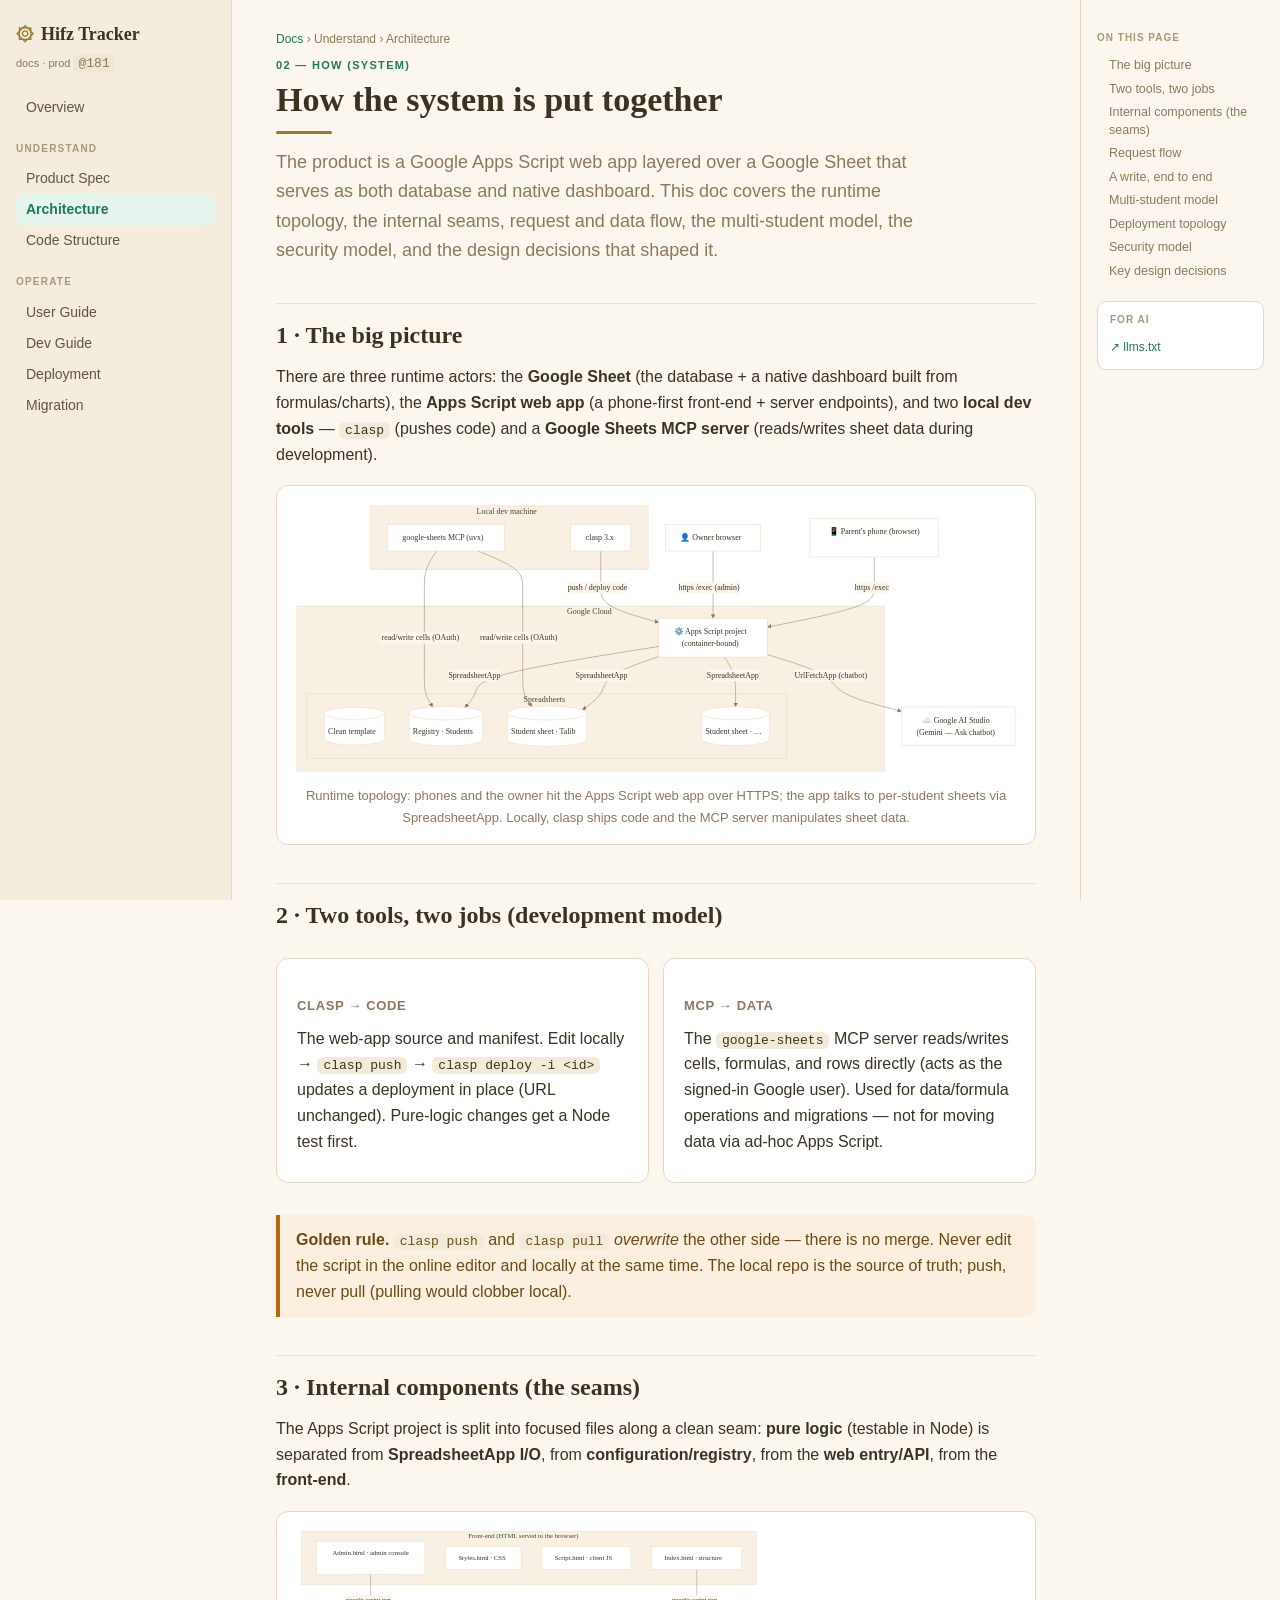
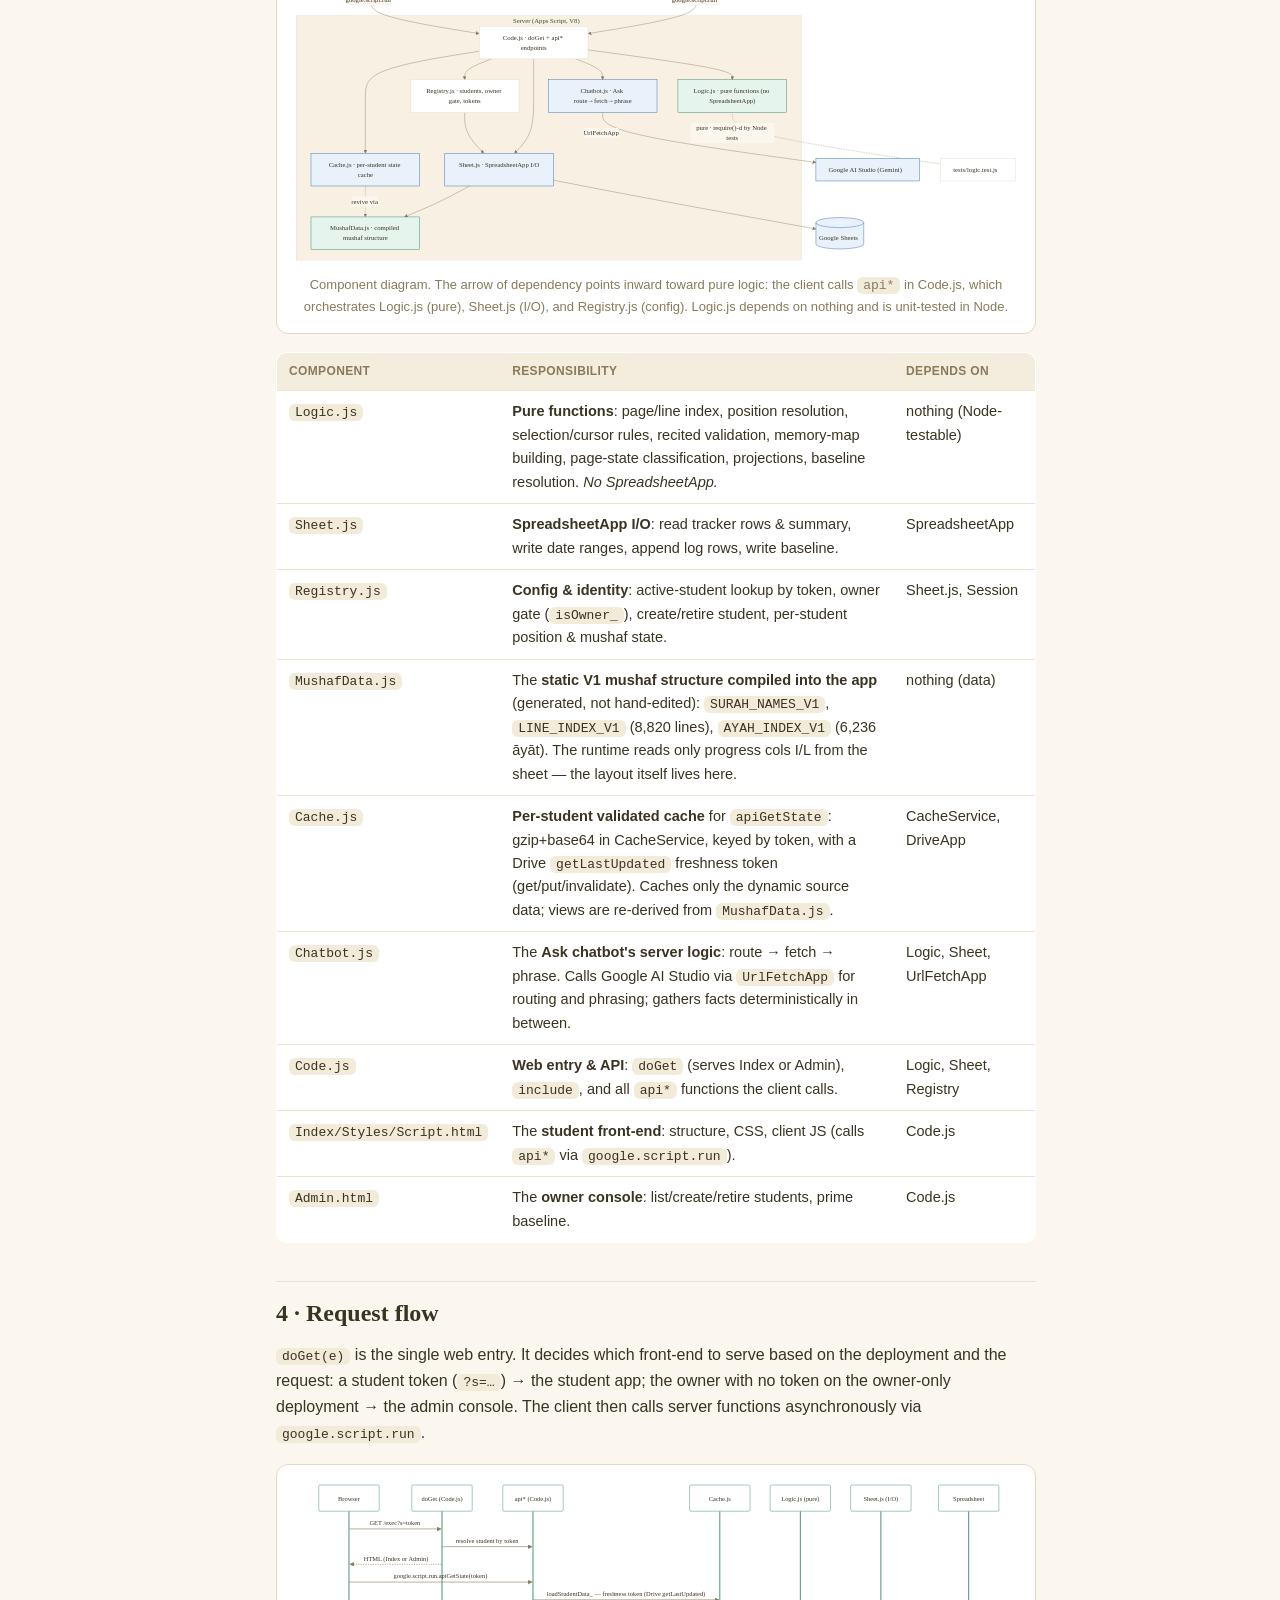
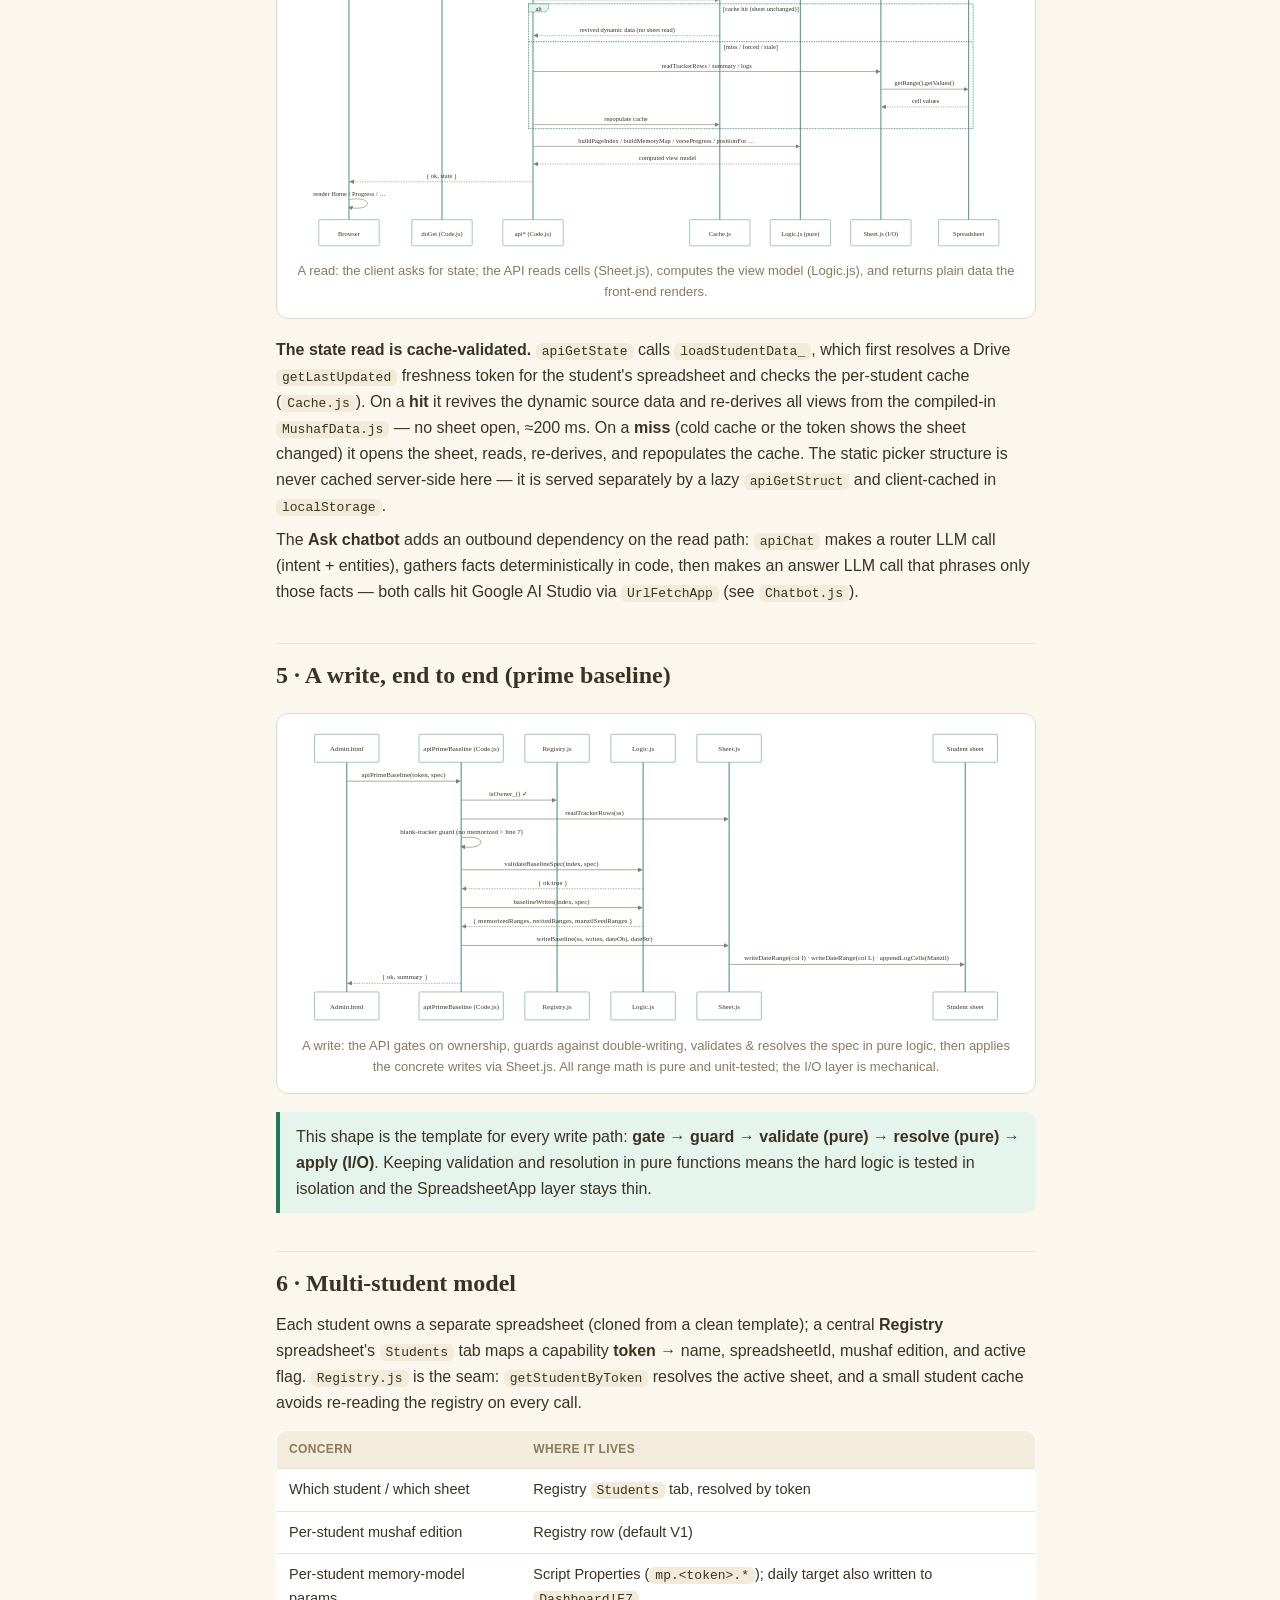
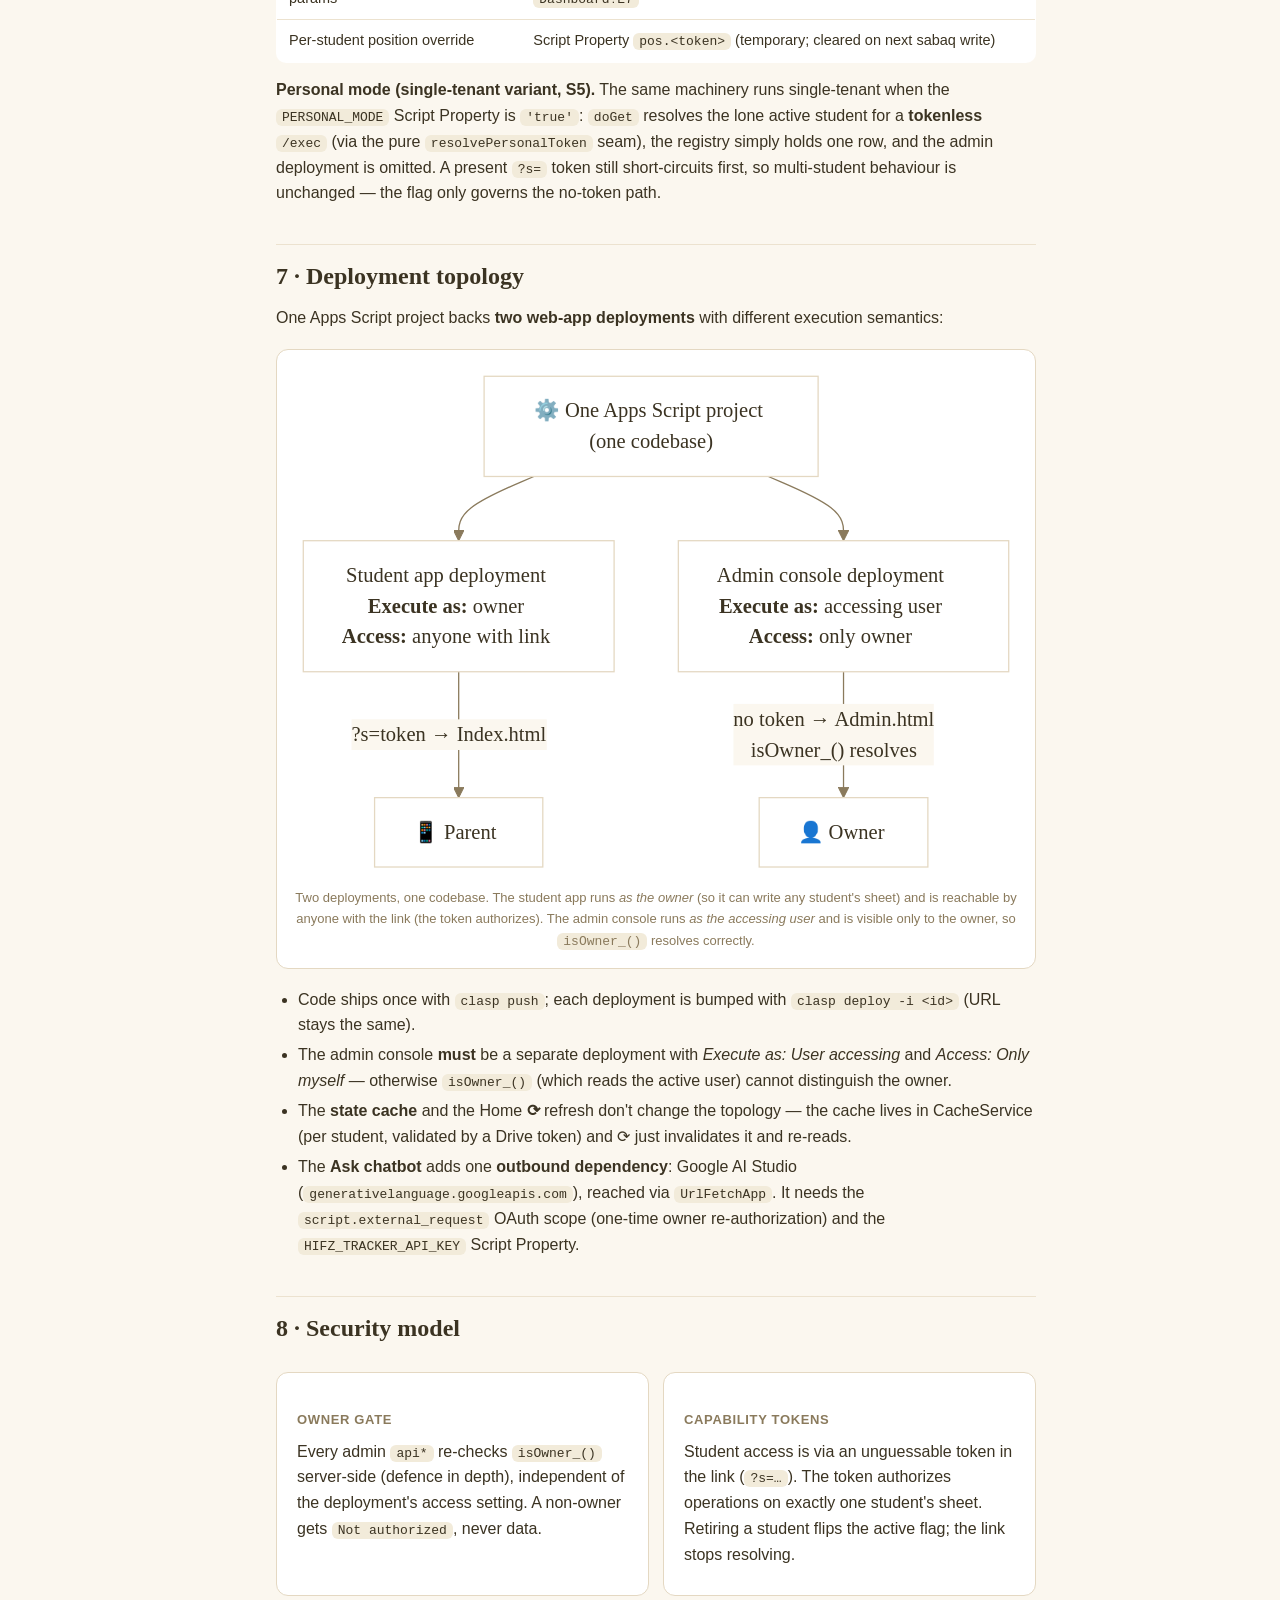
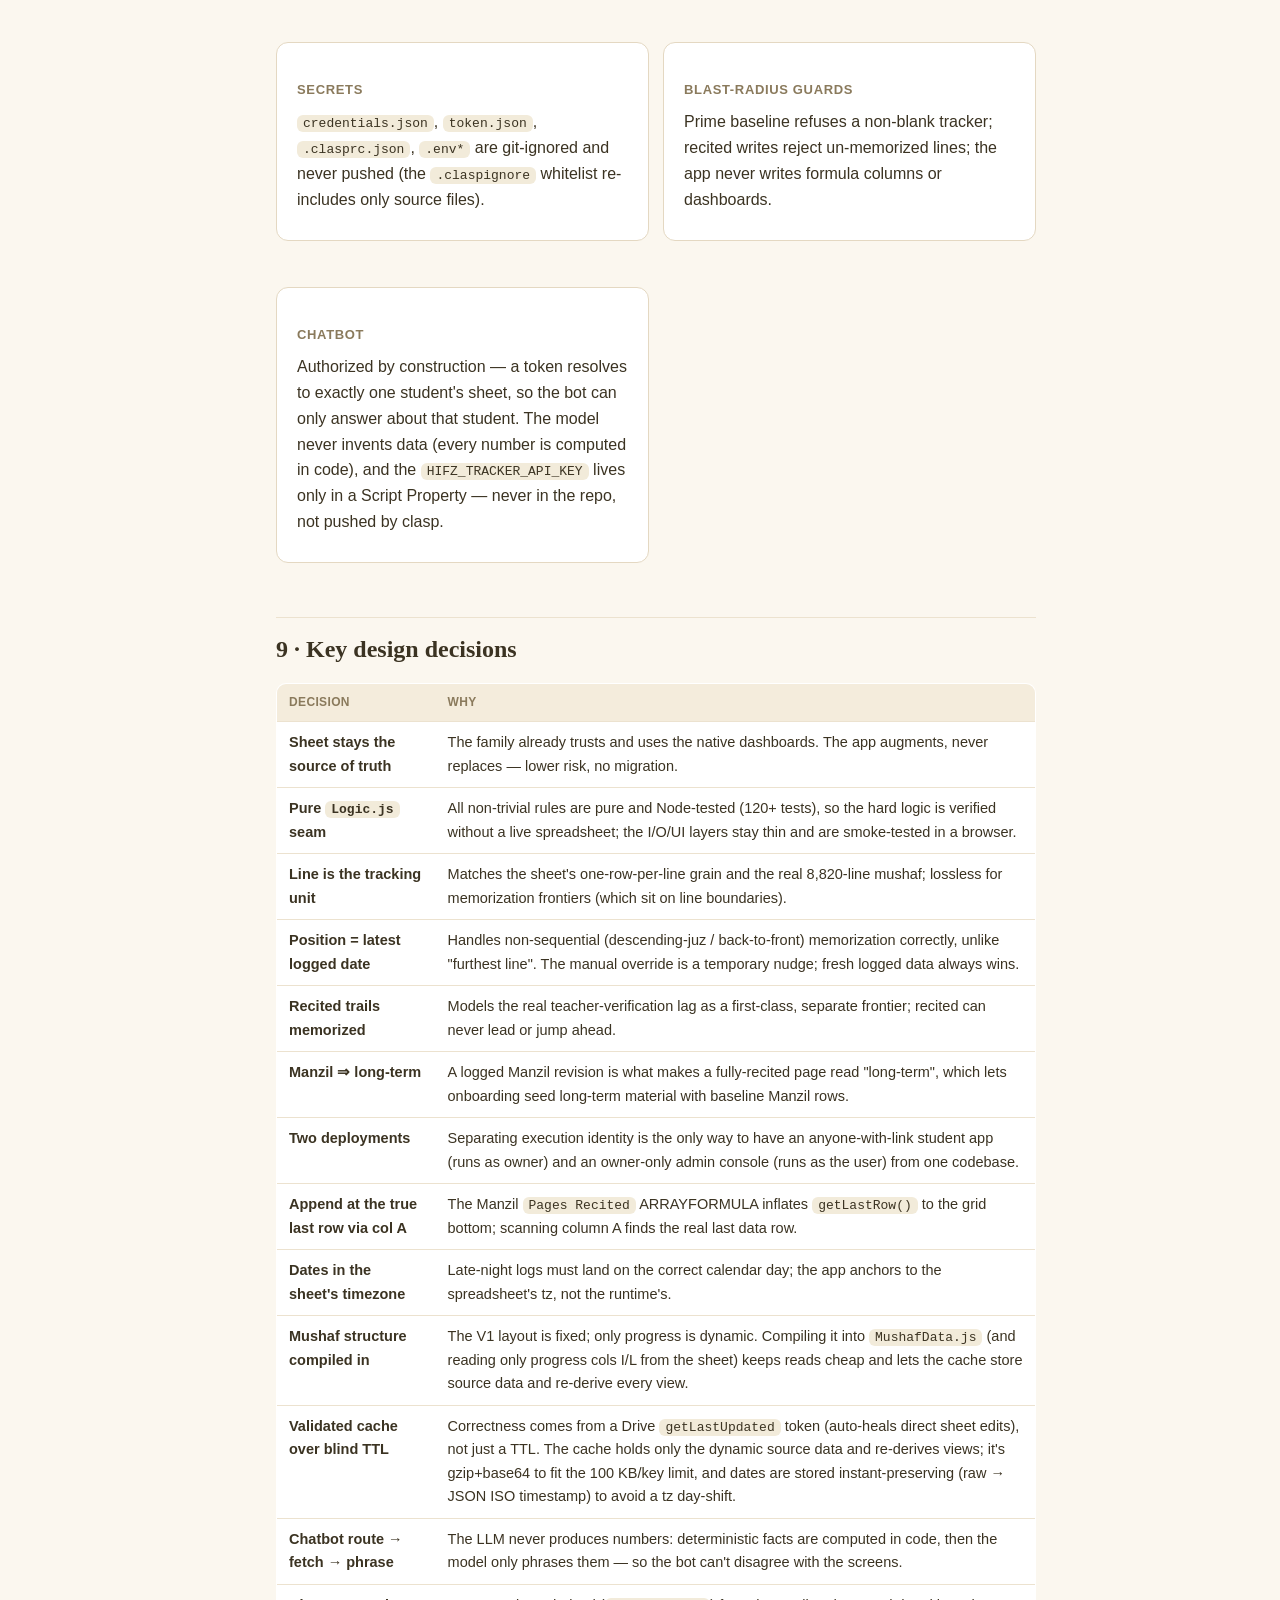
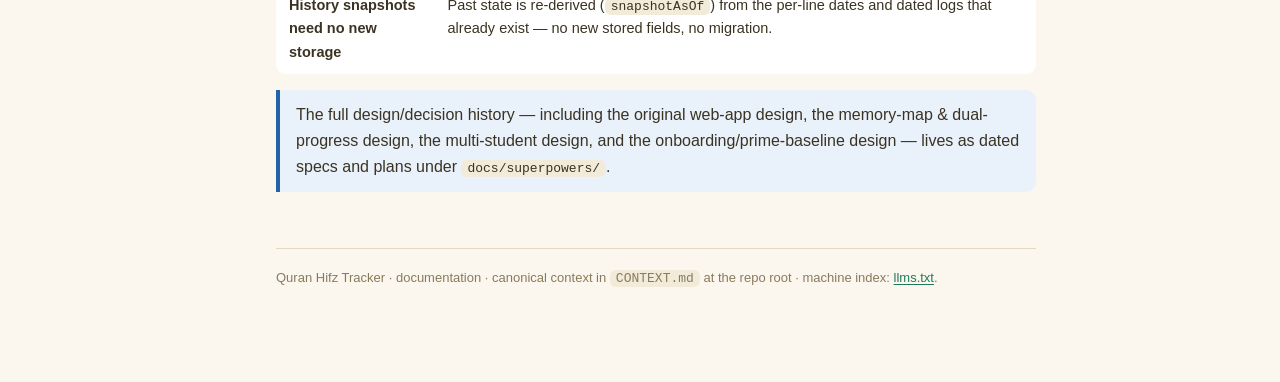
==== commit bfedf817: "docs: publish a327650" ====
--- a/docs/architecture.html
+++ b/docs/architecture.html
@@ -15,7 +15,7 @@
 
   <nav class="sidenav" aria-label="Documentation sections">
     <a class="brand" href="index.html"><span class="mark">۞</span> Hifz Tracker</a>
-    <div class="ver">docs · prod <code>@176</code>/<code>@177</code></div>
+    <div class="ver">docs · prod <code>@181</code></div>
     <a class="nav" href="index.html">Overview</a>
     <div class="band">Understand</div>
     <a class="nav" href="product-spec.html">Product Spec</a>
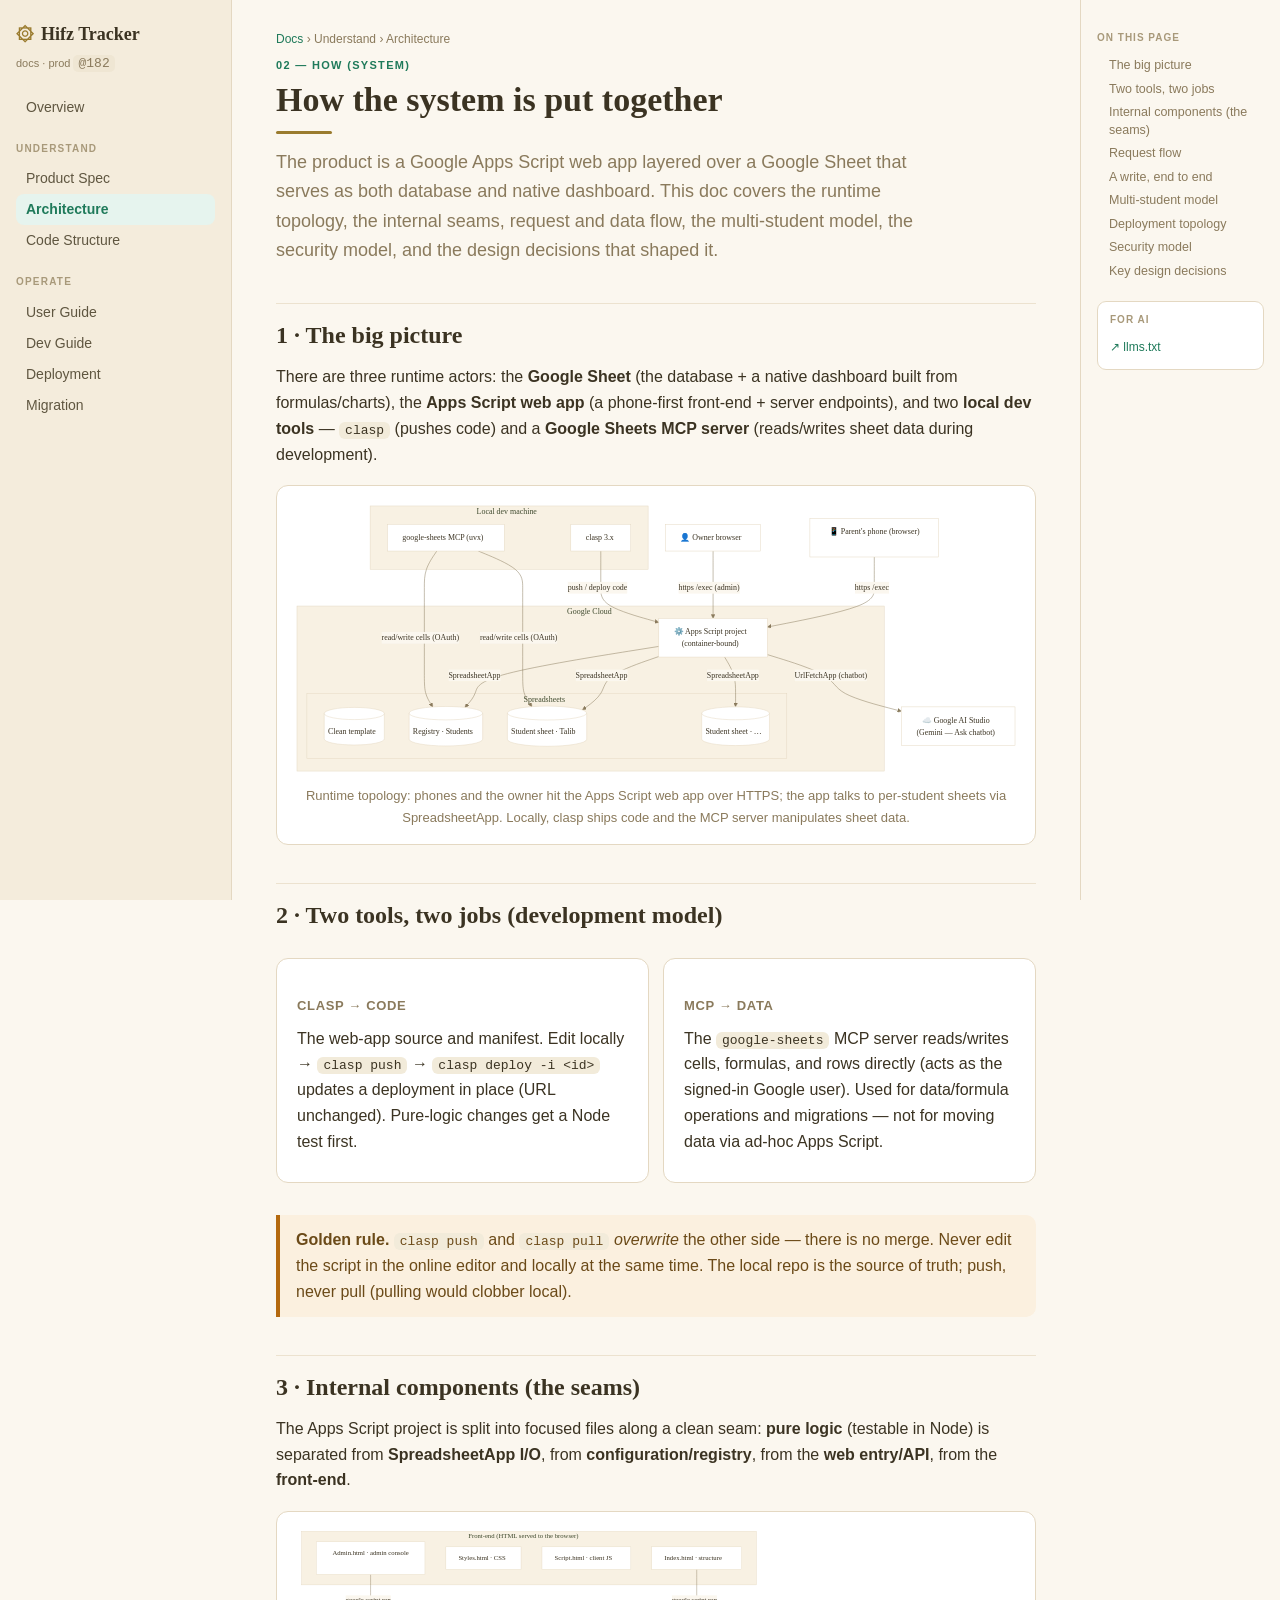
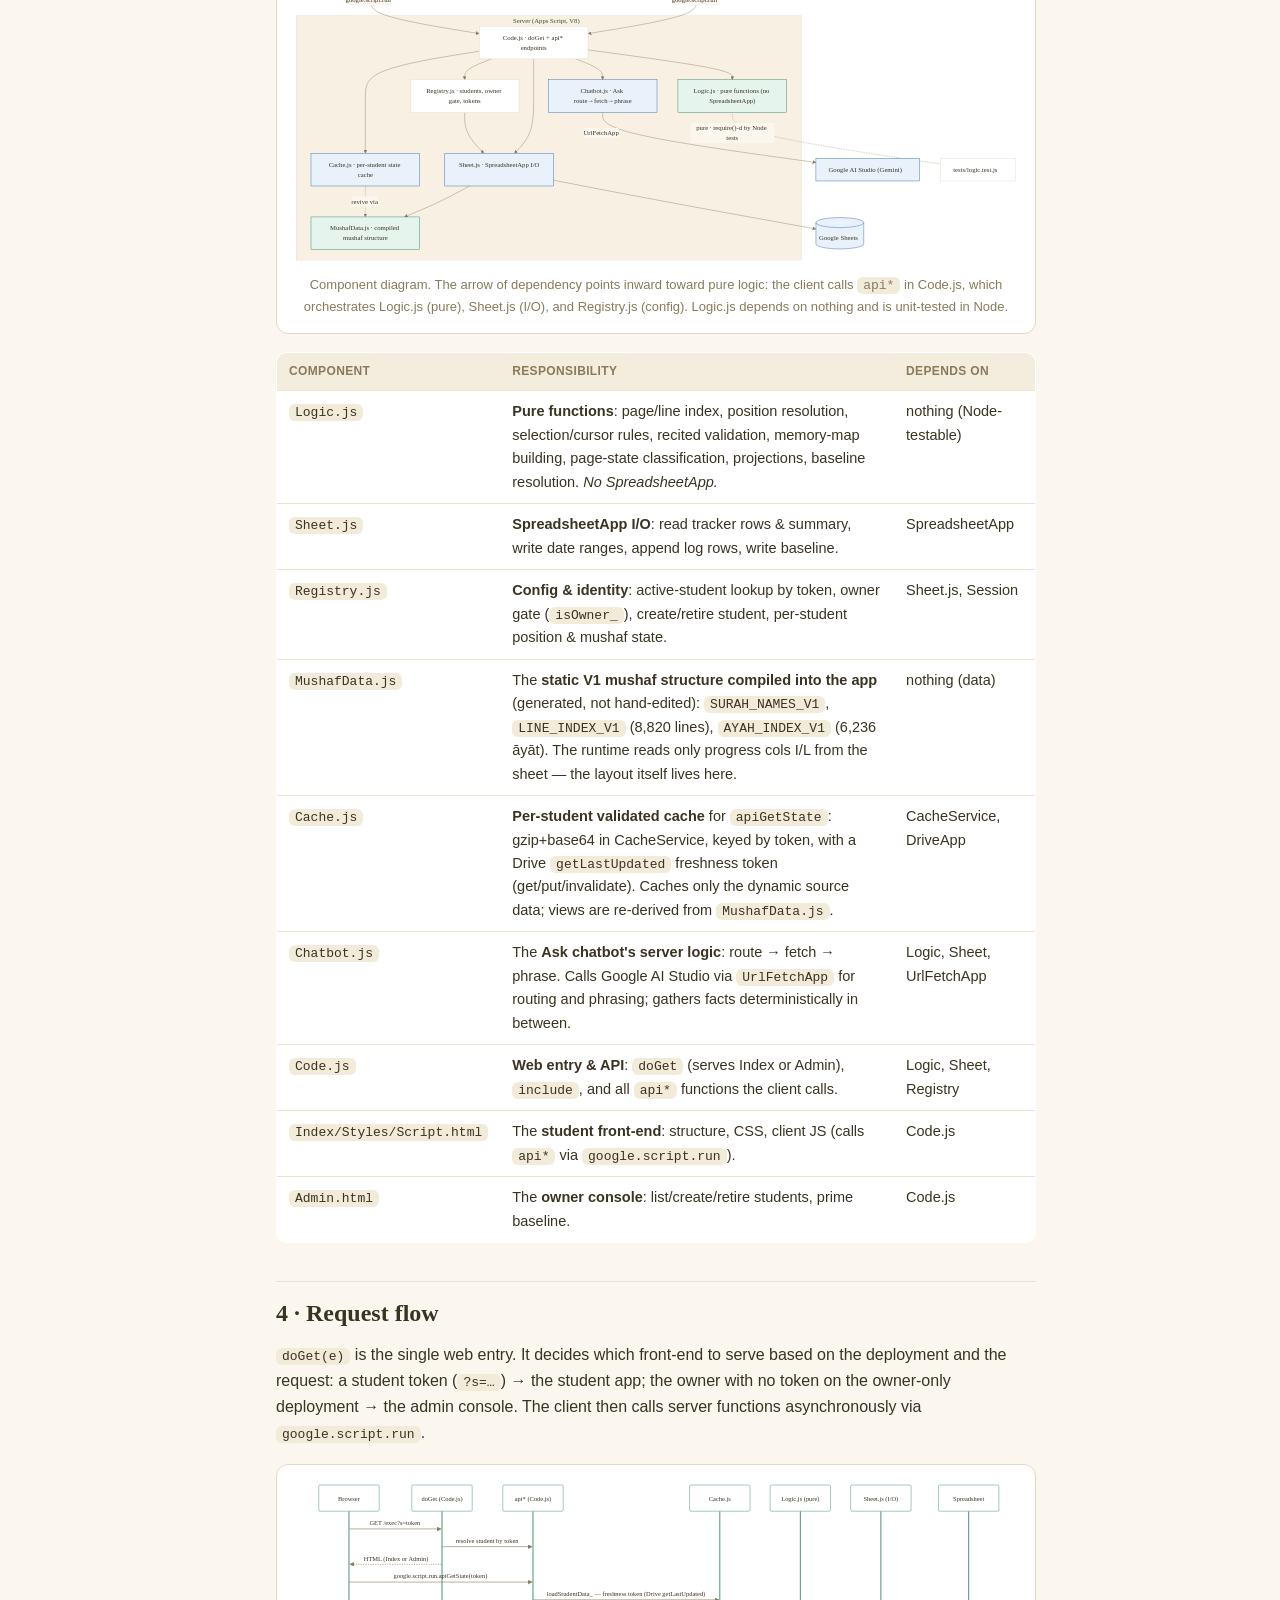
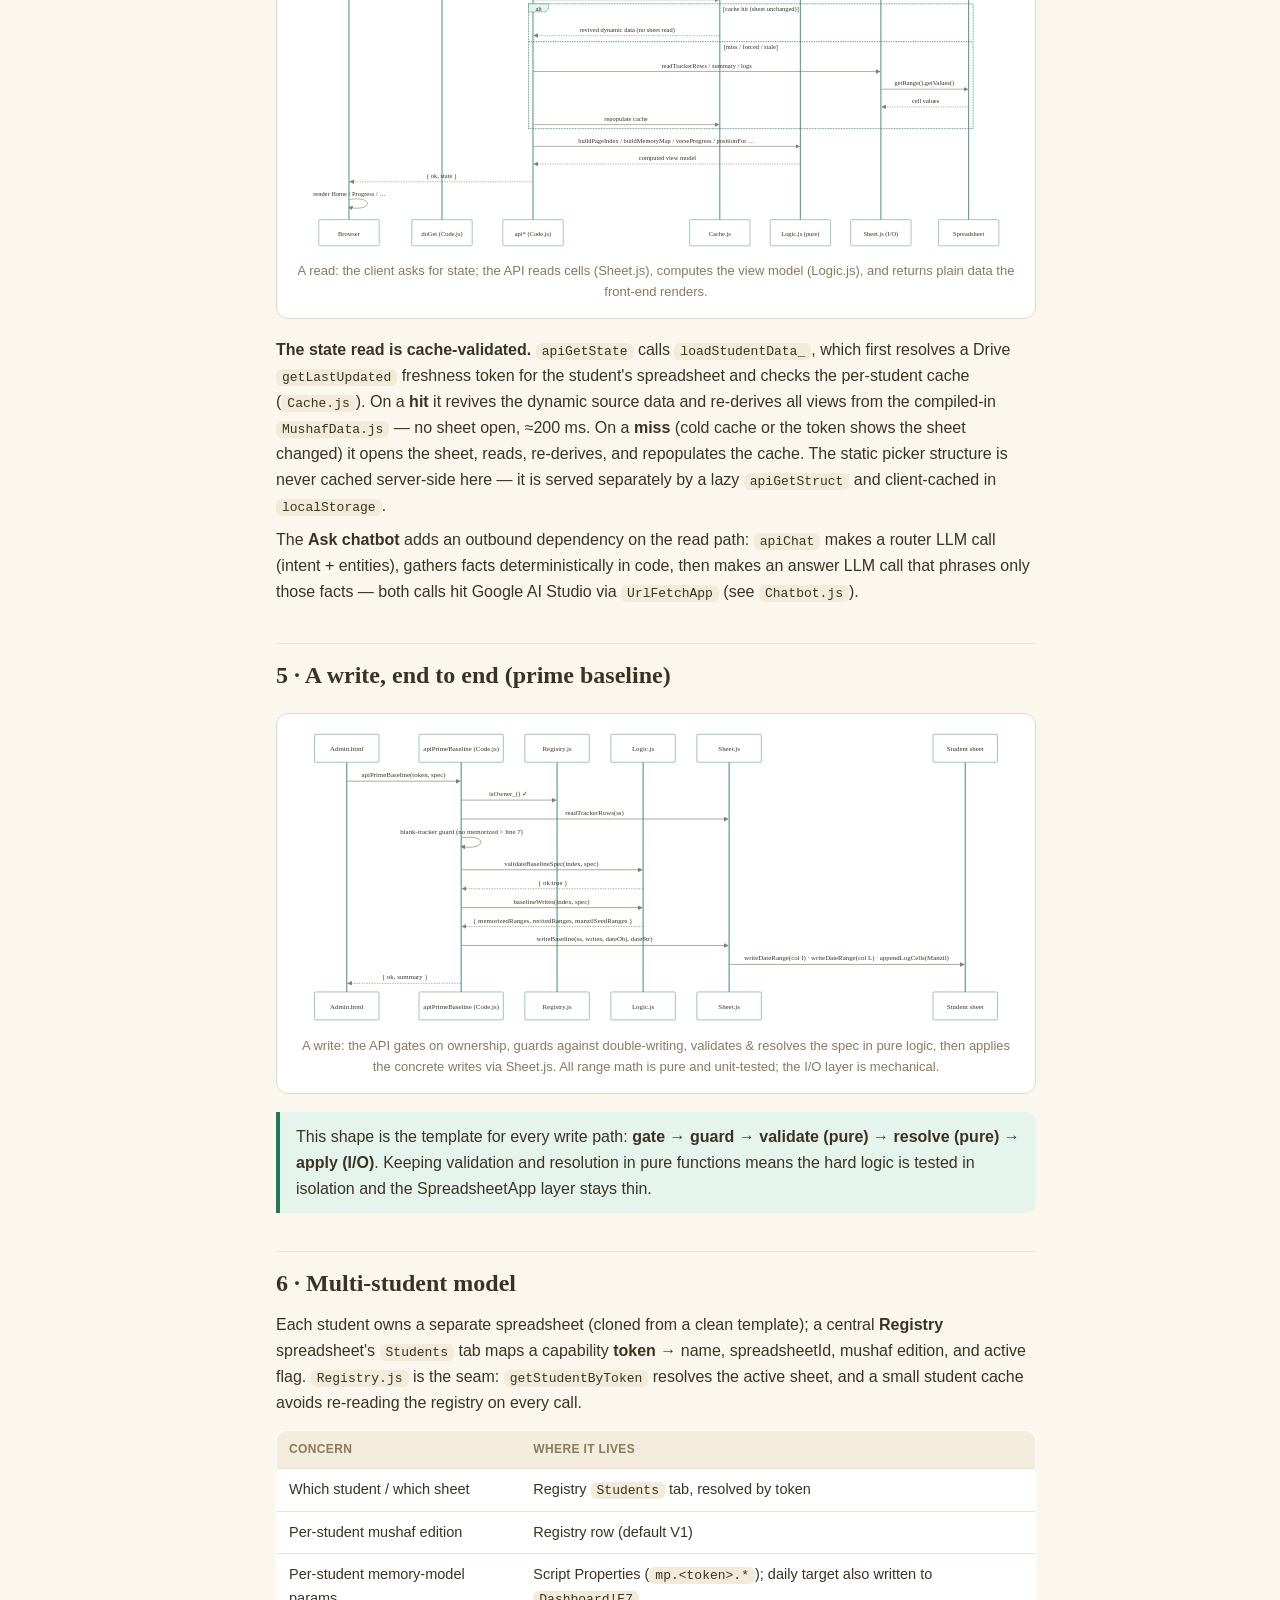
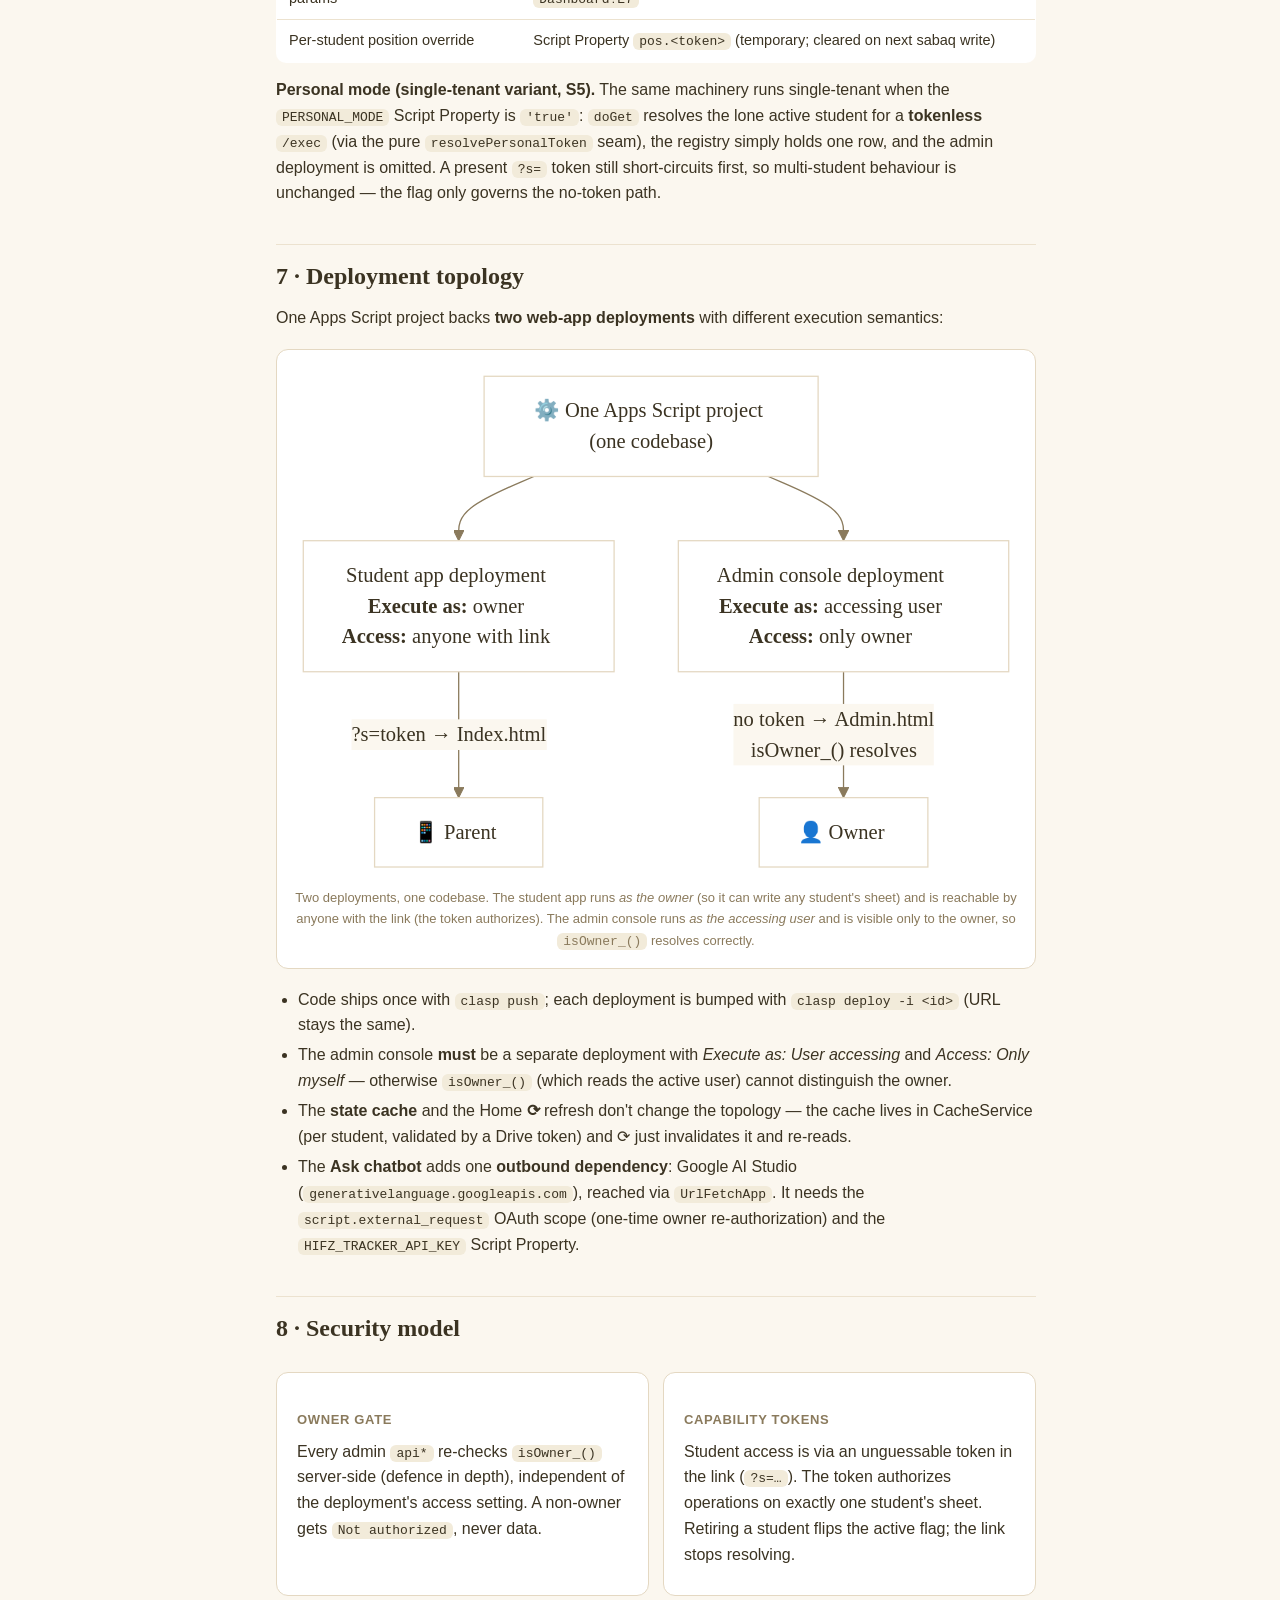
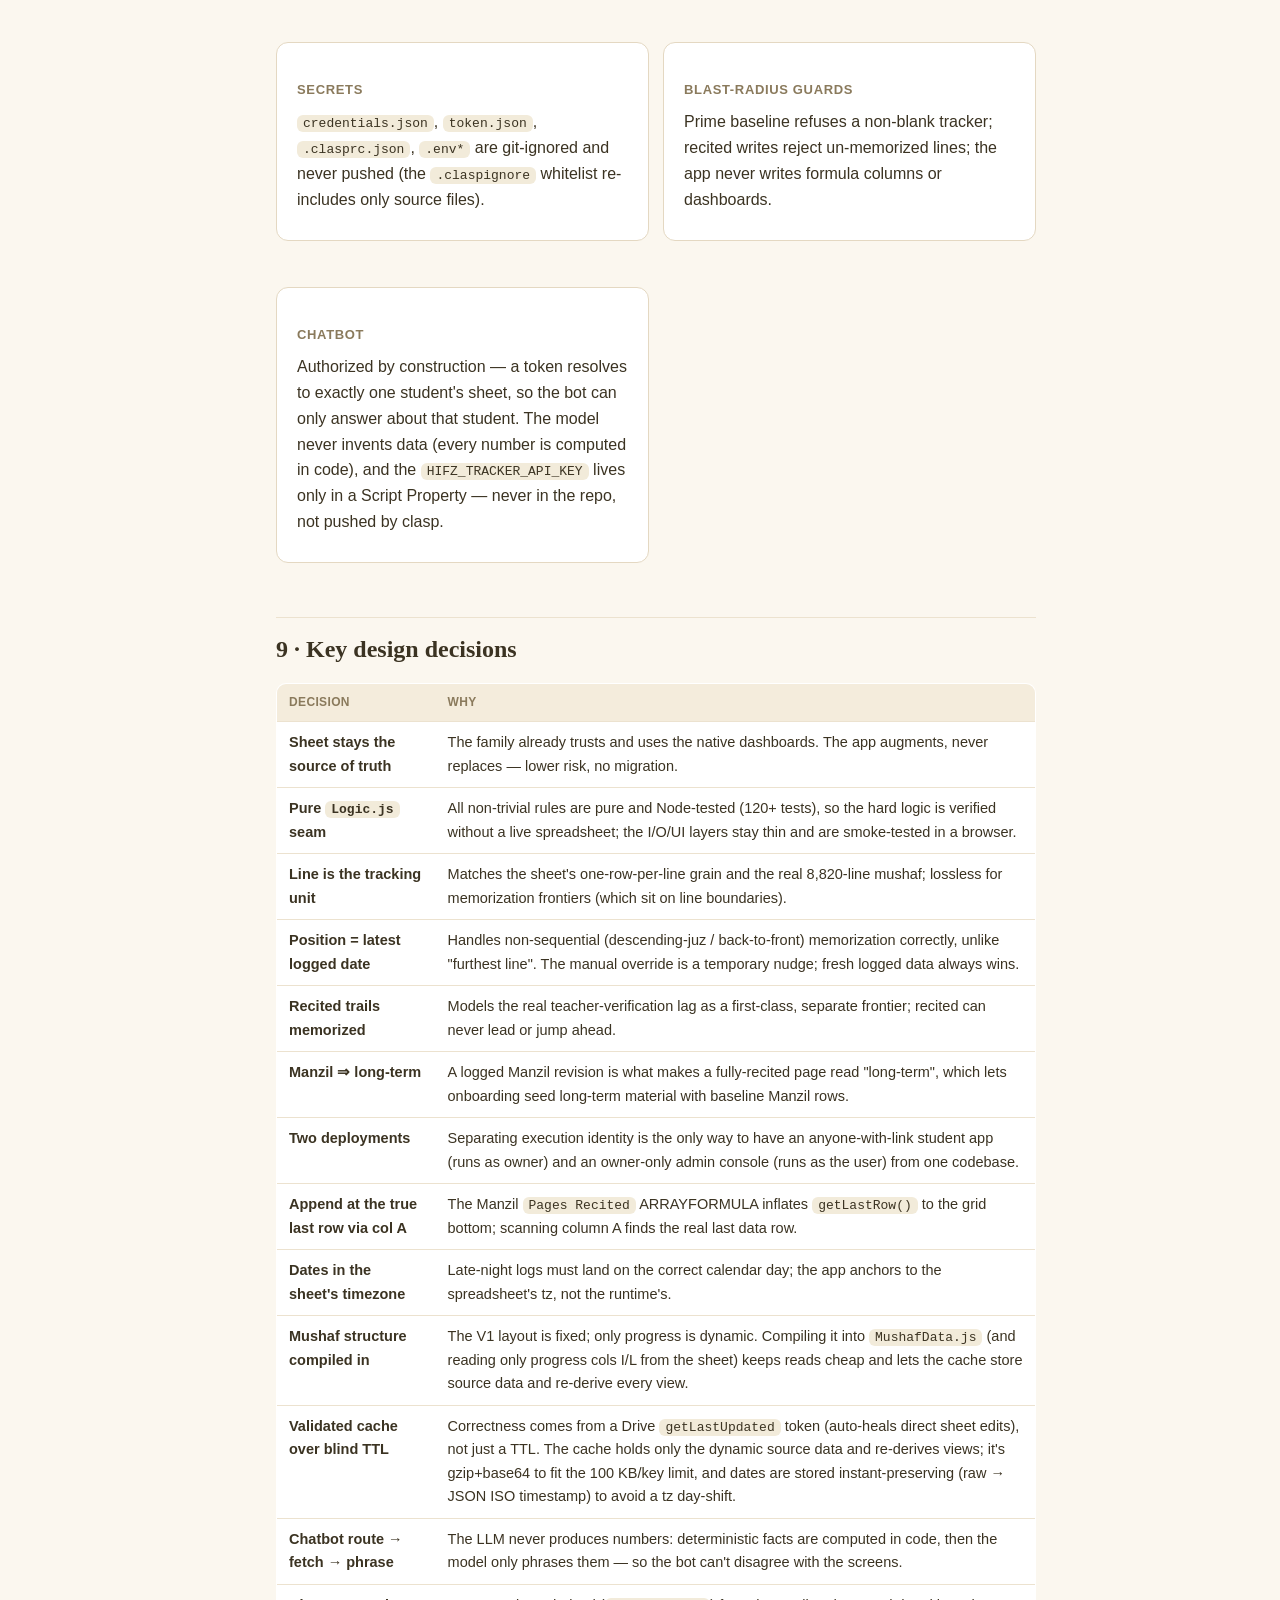
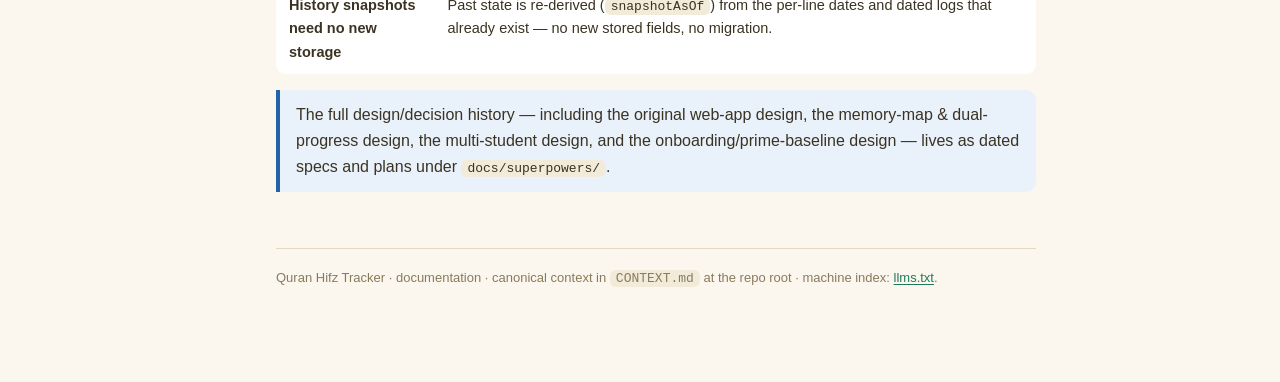
==== commit 0af82a58: "docs: publish 1221b1d" ====
--- a/docs/architecture.html
+++ b/docs/architecture.html
@@ -15,7 +15,7 @@
 
   <nav class="sidenav" aria-label="Documentation sections">
     <a class="brand" href="index.html"><span class="mark">۞</span> Hifz Tracker</a>
-    <div class="ver">docs · prod <code>@181</code></div>
+    <div class="ver">docs · prod <code>@182</code></div>
     <a class="nav" href="index.html">Overview</a>
     <div class="band">Understand</div>
     <a class="nav" href="product-spec.html">Product Spec</a>
